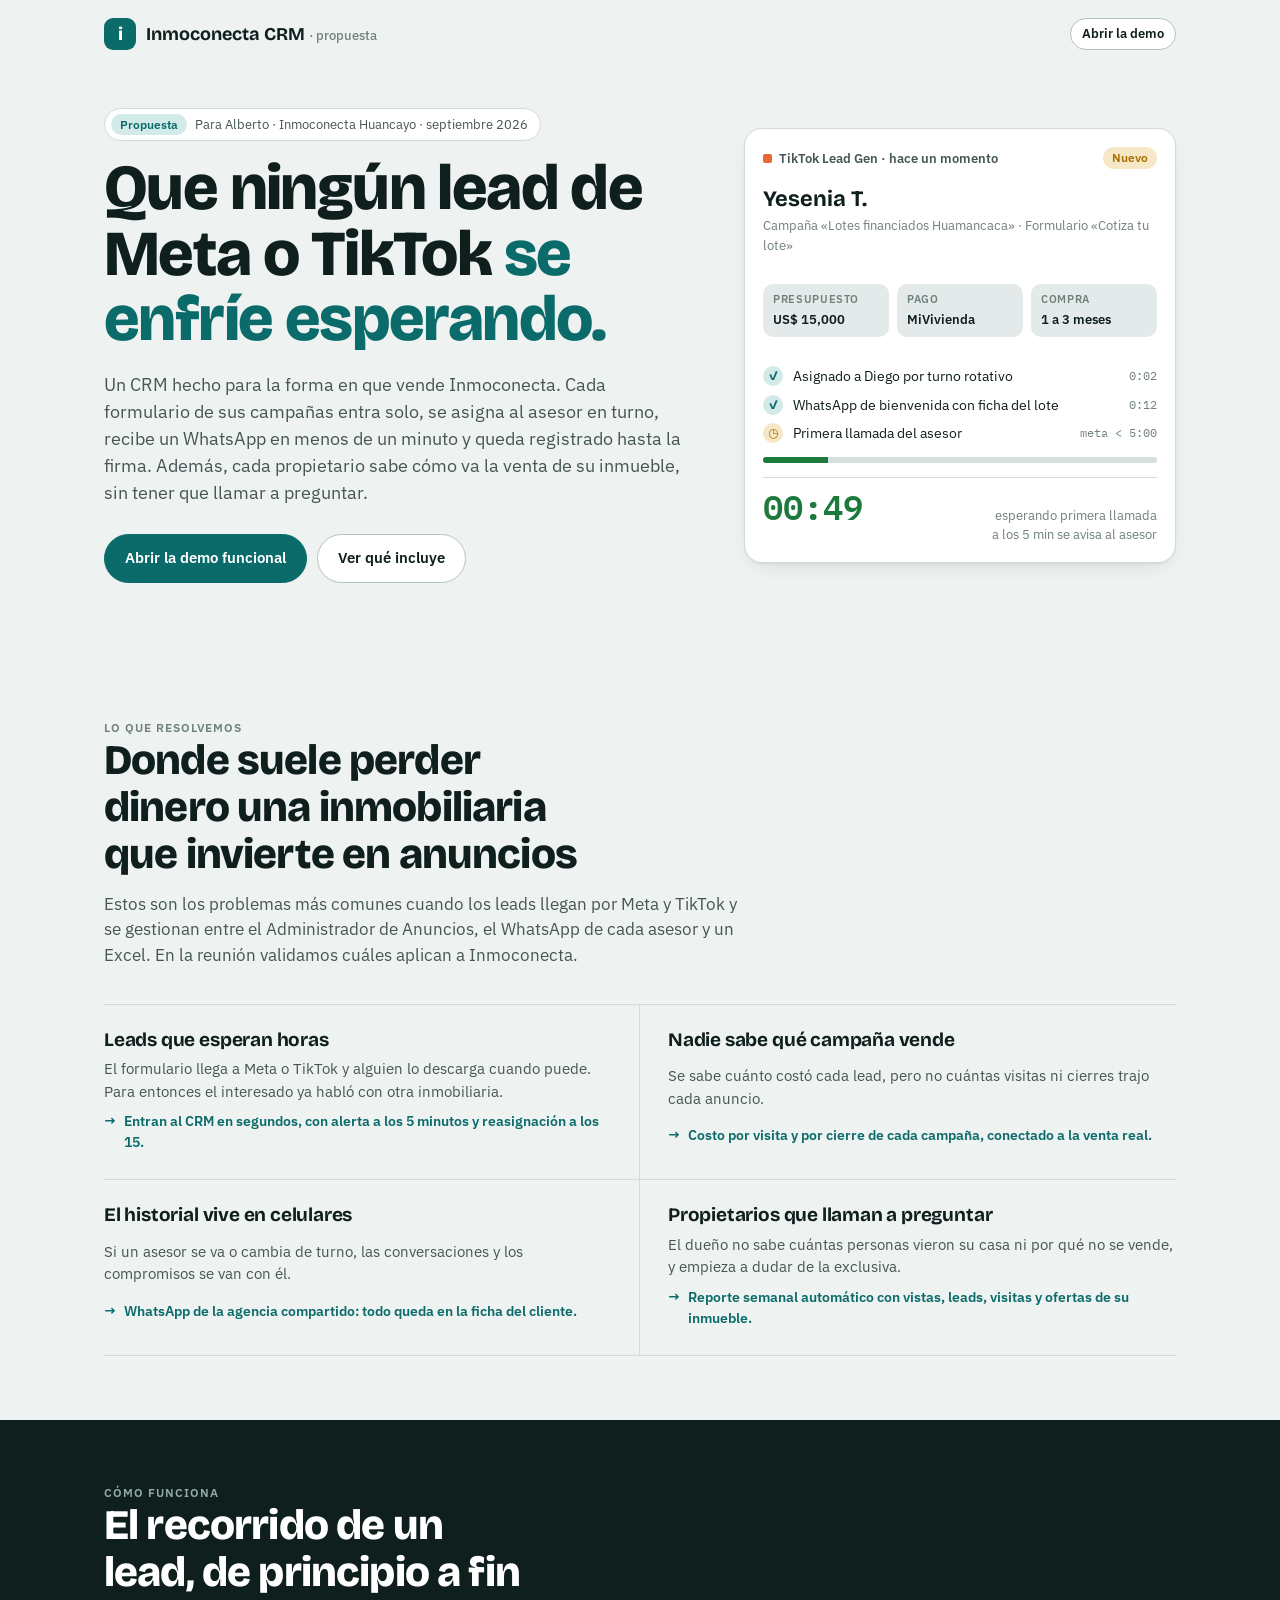
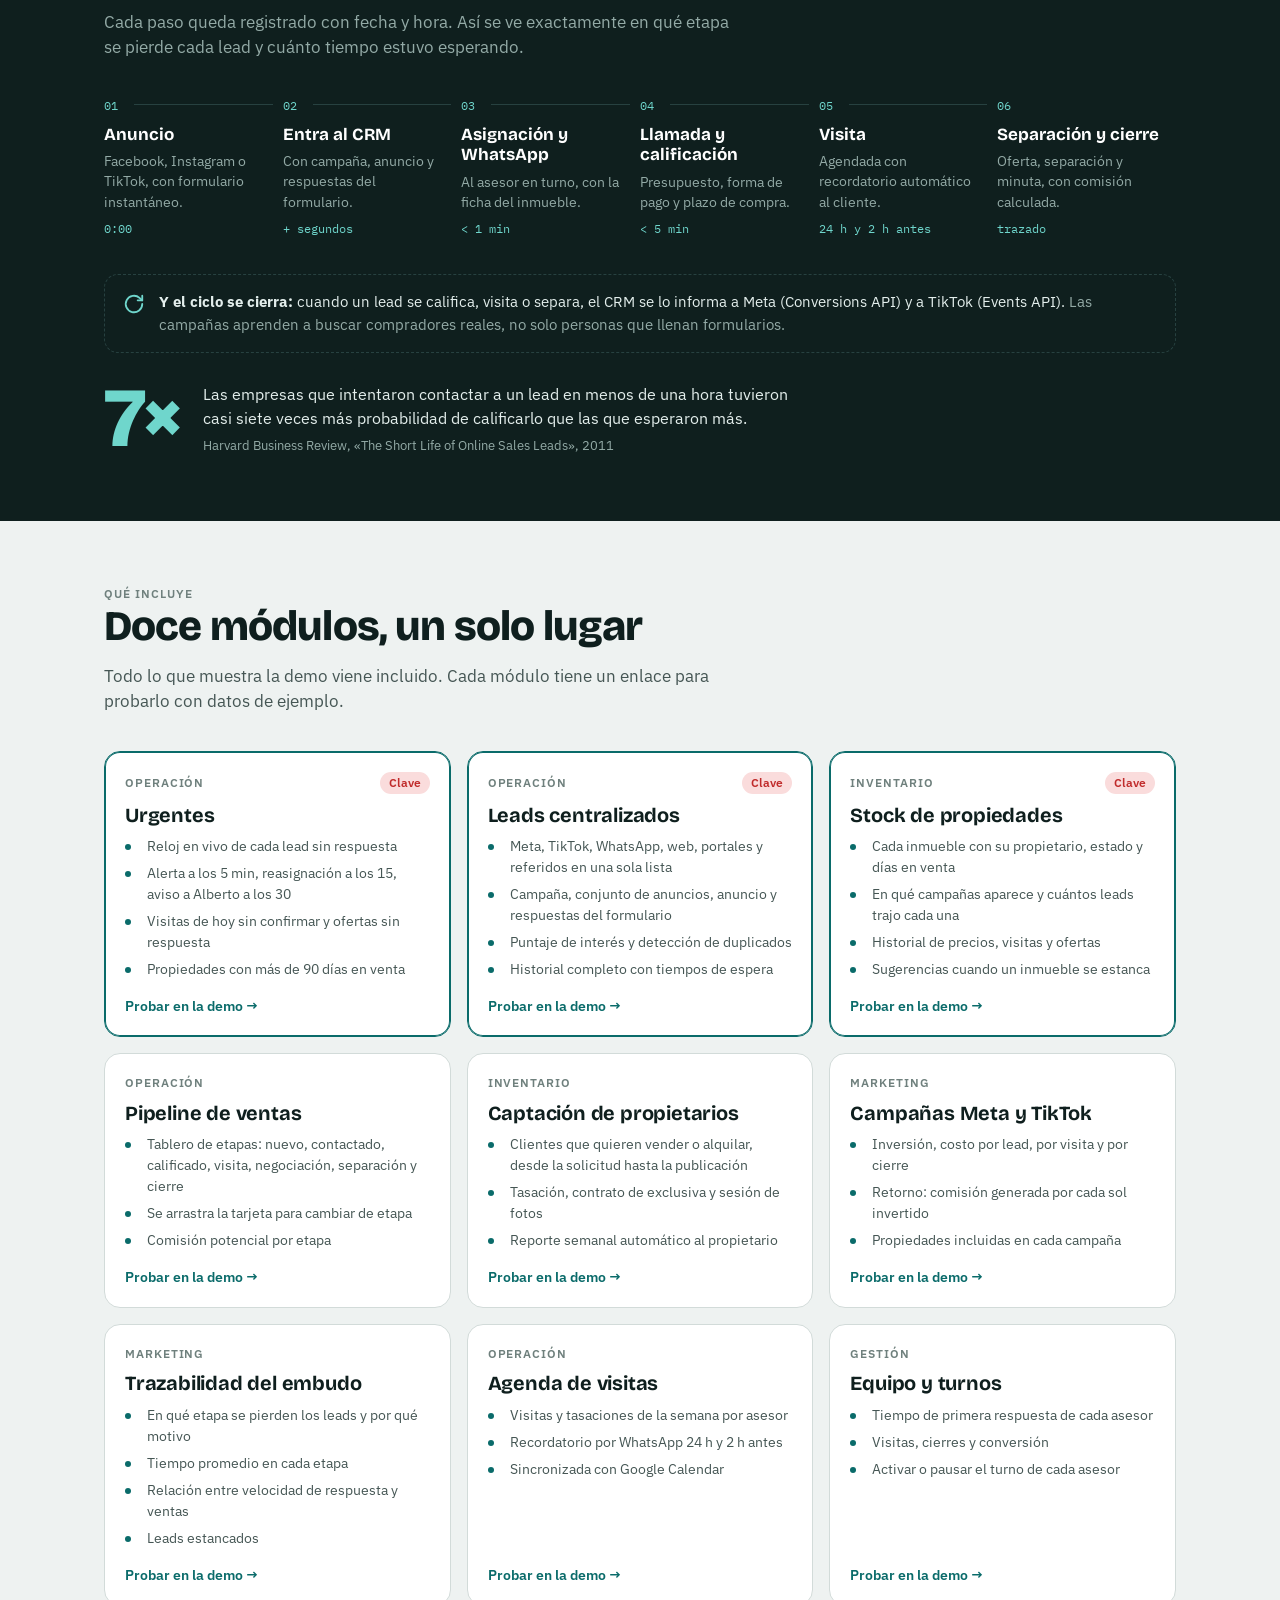
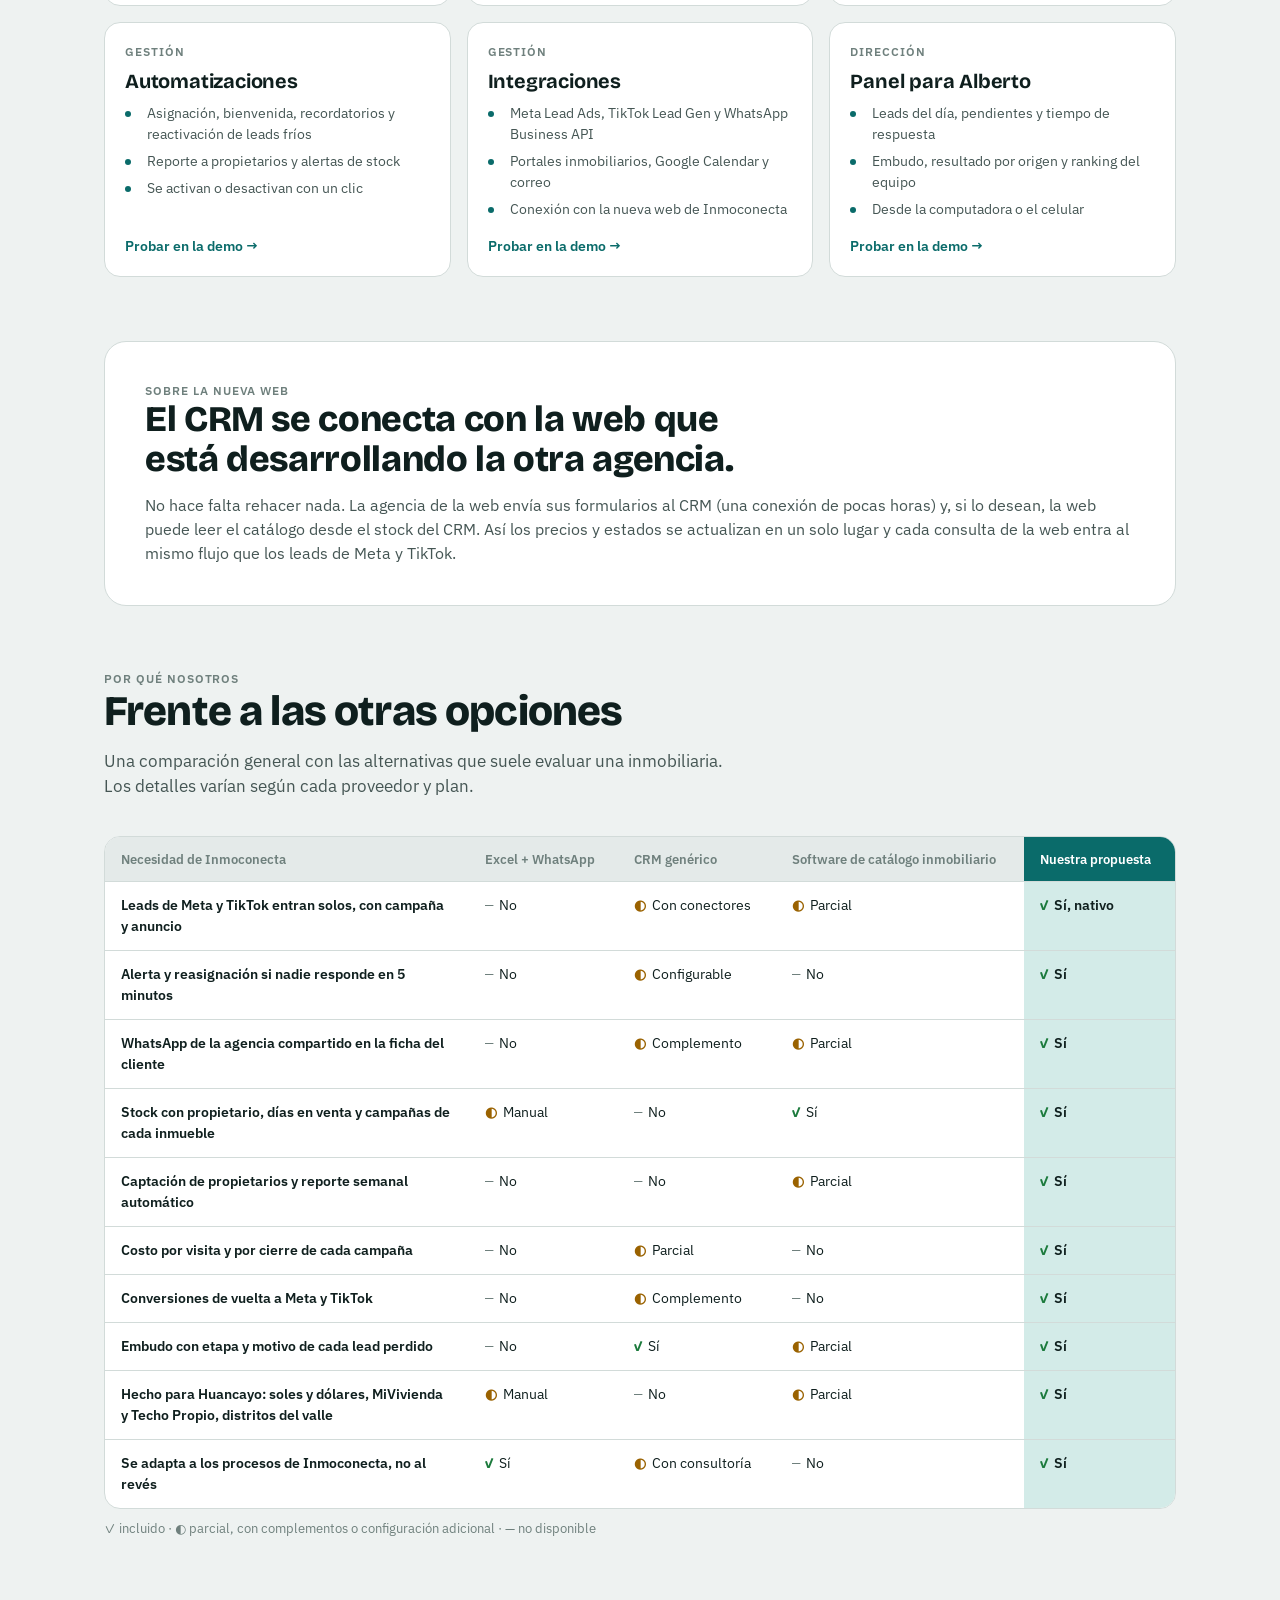
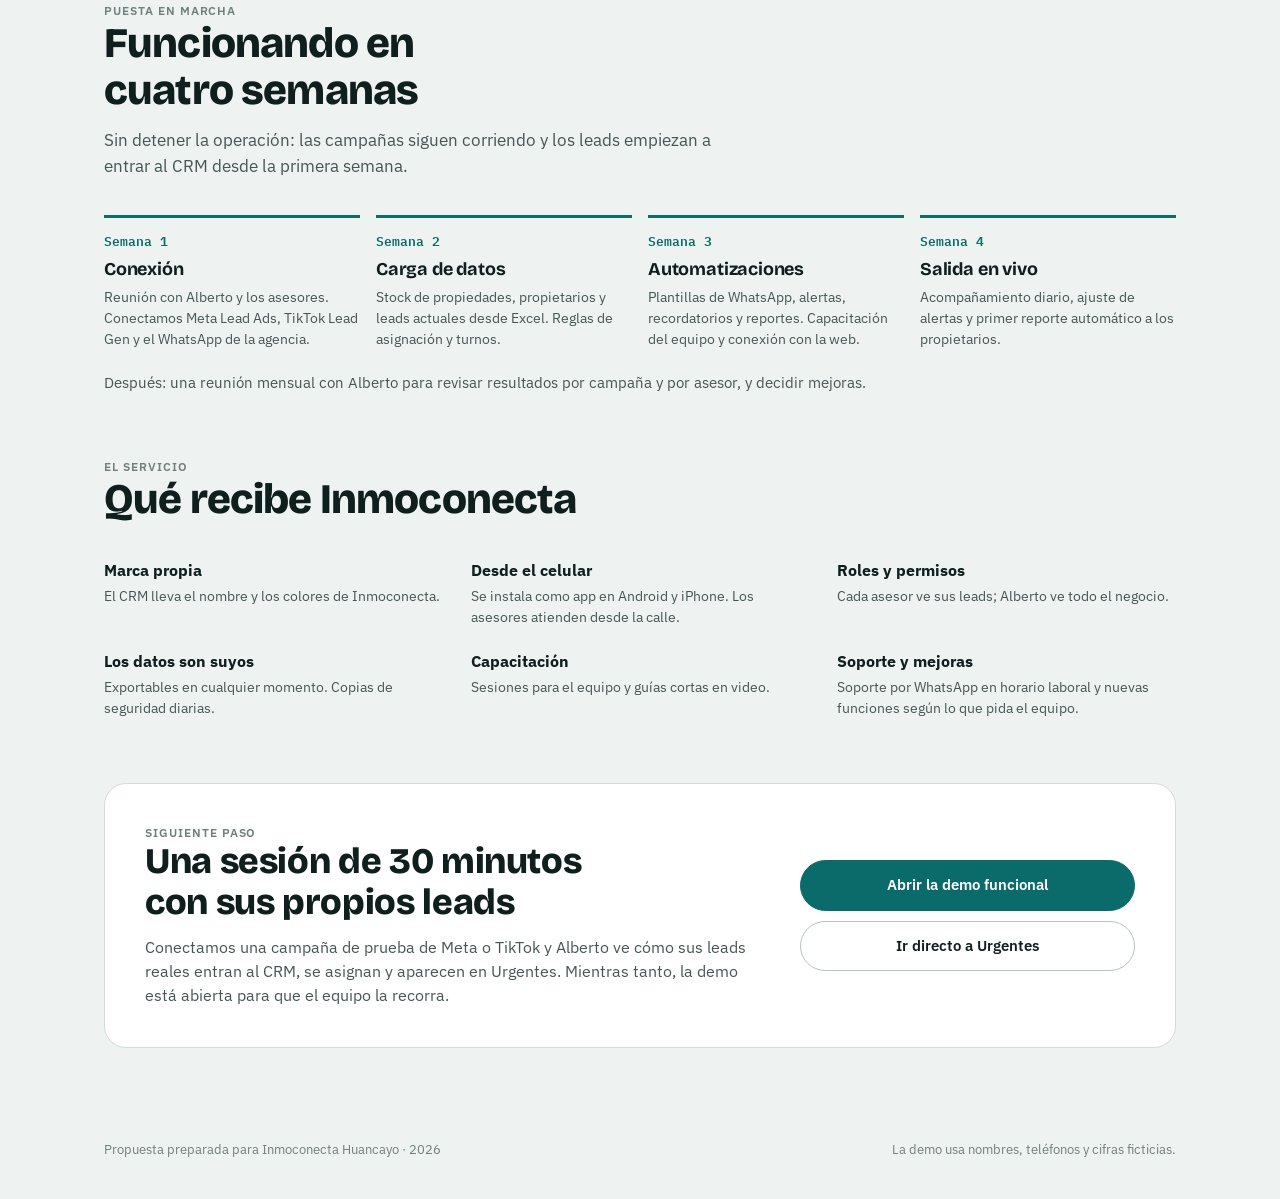
==== site/index.html @ 9db03228 "Propuesta y demo funcional del CRM para Inmoconecta Huancayo - Página de propuesta para Alberto: dia" ====
<!doctype html>
<html lang="es">
<head>
<meta charset="utf-8">
<meta name="viewport" content="width=device-width, initial-scale=1, viewport-fit=cover">
<title>Propuesta CRM Inmoconecta</title>
<meta name="description" content="Propuesta de CRM inmobiliario para Inmoconecta Huancayo: leads de Meta y TikTok centralizados, urgentes, stock de propiedades, captación y trazabilidad del embudo.">
<link rel="preconnect" href="https://fonts.googleapis.com">
<link rel="preconnect" href="https://fonts.gstatic.com" crossorigin>
<link rel="stylesheet" href="https://fonts.googleapis.com/css2?family=Bricolage+Grotesque:opsz,wght@12..96,500;12..96,700;12..96,800&family=IBM+Plex+Mono:wght@400;500;600&family=IBM+Plex+Sans:wght@400;500;600;700&display=swap">
<link rel="stylesheet" href="assets/base.css">
<style>
  /* Layout: columna de lectura de 1120px; una sola banda oscura (el recorrido del lead) como momento fuerte. */
  :root { --band: #0f1f1e; --band-ink: #e3eeec; --band-muted: #93aaa6; --band-line: #274140; --band-accent: #6fd6cc; }
  @media (prefers-color-scheme: dark) { :root:not([data-theme="light"]) { --band: #071010; --band-line: #1d3130; } }
  :root[data-theme="dark"] { --band: #071010; --band-line: #1d3130; }

  .wrap { max-width: 1120px; margin: 0 auto; padding-inline: 24px; }
  header.bar { padding-block: 18px; }
  header.bar .wrap { display: flex; align-items: center; gap: 14px; justify-content: space-between; flex-wrap: wrap; }
  .logo { display: flex; align-items: center; gap: 10px; font-family: var(--font-display); font-weight: 700; font-size: 18px; }
  .logo span.mark { width: 32px; height: 32px; border-radius: 9px; background: var(--accent); color: var(--accent-ink); display: grid; place-items: center; font-weight: 800; }
  .logo small { font-family: var(--font-body); font-weight: 500; color: var(--muted); font-size: 13px; }

  section { padding-block: 64px; }
  .hero { padding-block: 40px 72px; }
  .hero .wrap { display: grid; grid-template-columns: minmax(0, 1.15fr) minmax(0, .85fr); gap: 56px; align-items: center; }
  .hero h1 { font-size: clamp(36px, 5.4vw, 64px); font-weight: 800; letter-spacing: -0.025em; line-height: 1.02; margin-top: 14px; }
  .hero h1 em { font-style: normal; color: var(--accent); }
  .hero p.lead { font-size: 18px; color: var(--ink-2); margin-top: 20px; max-width: 58ch; }
  .hero .ctas { display: flex; gap: 10px; margin-top: 28px; flex-wrap: wrap; }
  .hero .btn { padding: 12px 20px; font-size: 15px; }
  .for { display: inline-flex; gap: 8px; align-items: center; font-size: 13px; color: var(--ink-2); background: var(--surface); border: 1px solid var(--line); border-radius: 999px; padding: 5px 12px 5px 6px; }
  .for .pill { font-size: 11.5px; }

  /* Tarjeta de lead en vivo */
  .livecard { background: var(--surface); border: 1px solid var(--line); border-radius: 18px; box-shadow: var(--shadow); padding: 18px; display: flex; flex-direction: column; gap: 14px; }
  .lc-top { display: flex; justify-content: space-between; align-items: center; gap: 10px; }
  .lc-src { display: inline-flex; gap: 7px; align-items: center; font-size: 12.5px; font-weight: 600; color: var(--ink-2); }
  .lc-src i { width: 9px; height: 9px; border-radius: 2px; background: var(--series-2); }
  .lc-name { font-family: var(--font-display); font-size: 22px; font-weight: 700; }
  .lc-sub { font-size: 13px; color: var(--muted); }
  .lc-answers { display: grid; grid-template-columns: repeat(3, minmax(0, 1fr)); gap: 8px; }
  .lc-answers div { background: var(--surface-2); border-radius: 10px; padding: 8px 10px; min-width: 0; }
  .lc-answers dt { font-size: 10.5px; text-transform: uppercase; letter-spacing: .06em; color: var(--muted); font-weight: 600; }
  .lc-answers dd { margin: 2px 0 0; font-size: 13px; font-weight: 600; }
  .lc-steps { list-style: none; padding: 0; margin: 0; display: flex; flex-direction: column; gap: 8px; font-size: 13.5px; }
  .lc-steps li { display: grid; grid-template-columns: 20px minmax(0, 1fr) auto; gap: 10px; align-items: center; }
  .lc-steps .st { width: 20px; height: 20px; border-radius: 50%; display: grid; place-items: center; background: var(--accent-soft); color: var(--accent); font-size: 12px; font-weight: 700; }
  .lc-steps .st.wait { background: var(--gold-soft); color: var(--gold); }
  .lc-steps .t { font-family: var(--font-mono); font-size: 12px; color: var(--muted); }
  .clock { display: flex; align-items: baseline; justify-content: space-between; gap: 12px; border-top: 1px solid var(--line); padding-top: 12px; }
  .clock b { font-family: var(--font-mono); font-size: 34px; font-weight: 600; font-variant-numeric: tabular-nums; color: var(--ok); line-height: 1; }
  .clock b.warn { color: var(--warn); }
  .clock span { font-size: 12.5px; color: var(--muted); text-align: right; }
  .meter { height: 6px; border-radius: 3px; background: var(--surface-3); overflow: hidden; }
  .meter span { display: block; height: 100%; background: var(--ok); width: 0; transition: width 1s linear; }
  .meter span.warn { background: var(--warn); }

  h2.sec { font-size: clamp(28px, 3.6vw, 42px); font-weight: 800; letter-spacing: -0.02em; max-width: 22ch; }
  p.intro { font-size: 17px; color: var(--ink-2); max-width: 64ch; margin-top: 14px; }
  .sec-head { margin-bottom: 36px; }

  /* Diagnóstico */
  .pains { display: grid; grid-template-columns: repeat(2, minmax(0, 1fr)); gap: 0; border-top: 1px solid var(--line); }
  .pain { padding: 24px 28px 26px 0; border-bottom: 1px solid var(--line); display: grid; grid-template-columns: minmax(0, 1fr); gap: 8px; }
  .pain:nth-child(odd) { border-right: 1px solid var(--line); }
  .pain:nth-child(even) { padding-left: 28px; padding-right: 0; }
  .pain h3 { font-size: 19px; font-weight: 700; }
  .pain p { color: var(--ink-2); font-size: 15px; }
  .pain .fix { font-size: 14px; color: var(--accent); font-weight: 600; display: flex; gap: 8px; }
  .pain .fix::before { content: "→"; }

  /* Banda del recorrido */
  .band { background: var(--band); color: var(--band-ink); }
  .band h2.sec { color: #fff; }
  .band p.intro { color: var(--band-muted); }
  .flow { list-style: none; margin: 0; padding: 0; display: grid; grid-template-columns: repeat(6, minmax(0, 1fr)); gap: 0; counter-reset: s; }
  .flow li { position: relative; padding: 0 16px 0 0; counter-increment: s; }
  .flow li::before { content: counter(s, decimal-leading-zero); font-family: var(--font-mono); font-size: 12px; color: var(--band-accent); display: block; margin-bottom: 10px; }
  .flow li::after { content: ""; position: absolute; top: 7px; left: 30px; right: 10px; height: 1px; background: var(--band-line); }
  .flow li:last-child::after { display: none; }
  .flow b { display: block; font-family: var(--font-display); font-size: 17px; color: #fff; margin-bottom: 6px; line-height: 1.2; }
  .flow span { font-size: 13.5px; color: var(--band-muted); display: block; }
  .flow .time { font-family: var(--font-mono); font-size: 12px; color: var(--band-accent); margin-top: 8px; }
  .loop { margin-top: 36px; border: 1px dashed var(--band-line); border-radius: 14px; padding: 16px 18px; display: flex; gap: 14px; align-items: flex-start; }
  .loop svg { width: 22px; height: 22px; color: var(--band-accent); flex: none; margin-top: 2px; }
  .loop p { font-size: 15px; color: var(--band-ink); }
  .loop p span { color: var(--band-muted); }
  .quote { margin-top: 28px; display: grid; grid-template-columns: auto minmax(0, 1fr); gap: 20px; align-items: center; }
  .quote .big { font-family: var(--font-display); font-weight: 800; font-size: clamp(48px, 7vw, 84px); color: var(--band-accent); line-height: .9; }
  .quote p { font-size: 16px; color: var(--band-ink); max-width: 60ch; }
  .quote cite { display: block; font-style: normal; font-size: 12.5px; color: var(--band-muted); margin-top: 6px; }

  /* Módulos */
  .mods { display: grid; grid-template-columns: repeat(3, minmax(0, 1fr)); gap: 16px; }
  .mod { background: var(--surface); border: 1px solid var(--line); border-radius: 16px; padding: 20px; display: flex; flex-direction: column; gap: 10px; min-width: 0; }
  .mod.key { border-color: var(--accent); box-shadow: inset 0 0 0 1px var(--accent); }
  .mod .top { display: flex; justify-content: space-between; align-items: center; gap: 8px; }
  .mod .grp { font-size: 11.5px; letter-spacing: .08em; text-transform: uppercase; color: var(--muted); font-weight: 600; }
  .mod h3 { font-size: 20px; }
  .mod ul { margin: 0; padding: 0; list-style: none; display: flex; flex-direction: column; gap: 6px; font-size: 14px; color: var(--ink-2); }
  .mod li { display: grid; grid-template-columns: 14px minmax(0, 1fr); gap: 8px; }
  .mod li::before { content: ""; width: 6px; height: 6px; border-radius: 50%; background: var(--accent); margin-top: 8px; }
  .mod a.try { margin-top: auto; font-size: 13.5px; font-weight: 600; text-decoration: none; padding-top: 6px; }
  .mod a.try:hover { text-decoration: underline; }

  /* Comparativa */
  .cmp-wrap { overflow-x: auto; border: 1px solid var(--line); border-radius: 16px; background: var(--surface); }
  table.cmp { width: 100%; border-collapse: collapse; font-size: 14px; min-width: 760px; }
  .cmp th, .cmp td { padding: 13px 16px; border-bottom: 1px solid var(--line); text-align: left; vertical-align: top; }
  .cmp thead th { font-size: 12.5px; color: var(--muted); font-weight: 600; background: var(--surface-2); }
  .cmp thead th.us { background: var(--accent); color: var(--accent-ink); }
  .cmp td.us { background: var(--accent-soft); font-weight: 600; }
  .cmp tbody tr:last-child td { border-bottom: 0; }
  .cmp td:first-child { font-weight: 600; width: 34%; }
  .mk { display: inline-flex; align-items: center; gap: 6px; white-space: nowrap; }
  .mk::before { font-family: var(--font-mono); font-weight: 700; }
  .mk.y::before { content: "✓"; color: var(--ok); }
  .mk.p::before { content: "◐"; color: var(--warn); }
  .mk.n::before { content: "—"; color: var(--muted); }
  .cmp-note { font-size: 12.5px; color: var(--muted); margin-top: 10px; }

  /* Implementación */
  .plan { display: grid; grid-template-columns: repeat(4, minmax(0, 1fr)); gap: 16px; }
  .wk { border-top: 3px solid var(--accent); padding-top: 14px; display: flex; flex-direction: column; gap: 8px; }
  .wk .n { font-family: var(--font-mono); font-size: 12.5px; color: var(--accent); font-weight: 600; }
  .wk h3 { font-size: 18px; }
  .wk p { font-size: 14px; color: var(--ink-2); }
  .after { margin-top: 22px; font-size: 14.5px; color: var(--ink-2); }

  .incl { display: grid; grid-template-columns: repeat(3, minmax(0, 1fr)); gap: 22px 28px; }
  .incl div { display: flex; flex-direction: column; gap: 4px; }
  .incl b { font-size: 15.5px; }
  .incl span { font-size: 14px; color: var(--ink-2); }

  .next { background: var(--surface); border: 1px solid var(--line); border-radius: 22px; padding: 40px; display: grid; grid-template-columns: minmax(0, 1.3fr) minmax(0, .7fr); gap: 32px; align-items: center; }
  .next h2 { font-size: clamp(26px, 3.2vw, 36px); font-weight: 800; }
  .next p { color: var(--ink-2); margin-top: 12px; font-size: 16px; }
  .next .ctas { display: flex; flex-direction: column; gap: 10px; }
  .next .btn { padding: 13px 20px; font-size: 15px; }
  footer { padding-block: 28px 40px; color: var(--muted); font-size: 13px; }
  footer .wrap { display: flex; justify-content: space-between; gap: 12px; flex-wrap: wrap; }

  @media (max-width: 960px) {
    .hero .wrap { grid-template-columns: minmax(0, 1fr); gap: 36px; }
    .flow { grid-template-columns: repeat(2, minmax(0, 1fr)); gap: 28px 20px; }
    .flow li::after { display: none; }
    .mods { grid-template-columns: repeat(2, minmax(0, 1fr)); }
    .plan { grid-template-columns: repeat(2, minmax(0, 1fr)); gap: 28px 16px; }
    .incl { grid-template-columns: repeat(2, minmax(0, 1fr)); }
    .next { grid-template-columns: minmax(0, 1fr); padding: 28px; }
  }
  @media (max-width: 640px) {
    .wrap { padding-inline: 16px; }
    section { padding-block: 48px; }
    .hero { padding-block: 16px 48px; }
    .hero p.lead { font-size: 16.5px; }
    .pains { grid-template-columns: minmax(0, 1fr); }
    .pain, .pain:nth-child(even) { padding: 20px 0; border-right: 0; }
    .pain:nth-child(odd) { border-right: 0; }
    .mods, .plan, .incl { grid-template-columns: minmax(0, 1fr); }
    .lc-answers { grid-template-columns: repeat(2, minmax(0, 1fr)); }
    .quote { grid-template-columns: minmax(0, 1fr); gap: 8px; }
    .next { padding: 22px; }
  }
</style>
</head>
<body>

<header class="bar">
  <div class="wrap">
    <div class="logo"><span class="mark">i</span><span>Inmoconecta CRM <small>· propuesta</small></span></div>
    <a class="btn sm" href="demo.html">Abrir la demo</a>
  </div>
</header>

<section class="hero">
  <div class="wrap">
    <div>
      <span class="for"><span class="pill accent">Propuesta</span>Para Alberto · Inmoconecta Huancayo · septiembre 2026</span>
      <h1>Que ningún lead de Meta o TikTok <em>se enfríe esperando.</em></h1>
      <p class="lead">Un CRM hecho para la forma en que vende Inmoconecta. Cada formulario de sus campañas entra solo, se asigna al asesor en turno, recibe un WhatsApp en menos de un minuto y queda registrado hasta la firma. Además, cada propietario sabe cómo va la venta de su inmueble, sin tener que llamar a preguntar.</p>
      <div class="ctas">
        <a class="btn primary" href="demo.html">Abrir la demo funcional</a>
        <a class="btn" href="#modulos">Ver qué incluye</a>
      </div>
    </div>

    <div class="livecard" aria-label="Ejemplo: así se ve un lead recién llegado">
      <div class="lc-top">
        <span class="lc-src"><i></i>TikTok Lead Gen · hace un momento</span>
        <span class="pill gold">Nuevo</span>
      </div>
      <div>
        <div class="lc-name">Yesenia T.</div>
        <div class="lc-sub">Campaña «Lotes financiados Huamancaca» · Formulario «Cotiza tu lote»</div>
      </div>
      <dl class="lc-answers">
        <div><dt>Presupuesto</dt><dd>US$ 15,000</dd></div>
        <div><dt>Pago</dt><dd>MiVivienda</dd></div>
        <div><dt>Compra</dt><dd>1 a 3 meses</dd></div>
      </dl>
      <ol class="lc-steps">
        <li><span class="st">✓</span><span>Asignado a Diego por turno rotativo</span><span class="t">0:02</span></li>
        <li><span class="st">✓</span><span>WhatsApp de bienvenida con ficha del lote</span><span class="t">0:12</span></li>
        <li><span class="st wait">◷</span><span>Primera llamada del asesor</span><span class="t">meta &lt; 5:00</span></li>
      </ol>
      <div class="meter" aria-hidden="true"><span id="meter"></span></div>
      <div class="clock"><b id="clock">00:00</b><span id="clock-note">esperando primera llamada<br>a los 5 min se avisa al asesor</span></div>
    </div>
  </div>
</section>

<section id="diagnostico">
  <div class="wrap">
    <div class="sec-head">
      <div class="eyebrow">Lo que resolvemos</div>
      <h2 class="sec">Donde suele perder dinero una inmobiliaria que invierte en anuncios</h2>
      <p class="intro">Estos son los problemas más comunes cuando los leads llegan por Meta y TikTok y se gestionan entre el Administrador de Anuncios, el WhatsApp de cada asesor y un Excel. En la reunión validamos cuáles aplican a Inmoconecta.</p>
    </div>
    <div class="pains">
      <div class="pain"><h3>Leads que esperan horas</h3><p>El formulario llega a Meta o TikTok y alguien lo descarga cuando puede. Para entonces el interesado ya habló con otra inmobiliaria.</p><span class="fix">Entran al CRM en segundos, con alerta a los 5 minutos y reasignación a los 15.</span></div>
      <div class="pain"><h3>Nadie sabe qué campaña vende</h3><p>Se sabe cuánto costó cada lead, pero no cuántas visitas ni cierres trajo cada anuncio.</p><span class="fix">Costo por visita y por cierre de cada campaña, conectado a la venta real.</span></div>
      <div class="pain"><h3>El historial vive en celulares</h3><p>Si un asesor se va o cambia de turno, las conversaciones y los compromisos se van con él.</p><span class="fix">WhatsApp de la agencia compartido: todo queda en la ficha del cliente.</span></div>
      <div class="pain"><h3>Propietarios que llaman a preguntar</h3><p>El dueño no sabe cuántas personas vieron su casa ni por qué no se vende, y empieza a dudar de la exclusiva.</p><span class="fix">Reporte semanal automático con vistas, leads, visitas y ofertas de su inmueble.</span></div>
    </div>
  </div>
</section>

<section class="band" id="recorrido">
  <div class="wrap">
    <div class="sec-head">
      <div class="eyebrow" style="color:var(--band-muted)">Cómo funciona</div>
      <h2 class="sec">El recorrido de un lead, de principio a fin</h2>
      <p class="intro">Cada paso queda registrado con fecha y hora. Así se ve exactamente en qué etapa se pierde cada lead y cuánto tiempo estuvo esperando.</p>
    </div>
    <ol class="flow">
      <li><b>Anuncio</b><span>Facebook, Instagram o TikTok, con formulario instantáneo.</span><span class="time">0:00</span></li>
      <li><b>Entra al CRM</b><span>Con campaña, anuncio y respuestas del formulario.</span><span class="time">+ segundos</span></li>
      <li><b>Asignación y WhatsApp</b><span>Al asesor en turno, con la ficha del inmueble.</span><span class="time">&lt; 1 min</span></li>
      <li><b>Llamada y calificación</b><span>Presupuesto, forma de pago y plazo de compra.</span><span class="time">&lt; 5 min</span></li>
      <li><b>Visita</b><span>Agendada con recordatorio automático al cliente.</span><span class="time">24 h y 2 h antes</span></li>
      <li><b>Separación y cierre</b><span>Oferta, separación y minuta, con comisión calculada.</span><span class="time">trazado</span></li>
    </ol>
    <div class="loop">
      <svg viewBox="0 0 24 24" fill="none" stroke="currentColor" stroke-width="2" stroke-linecap="round" stroke-linejoin="round" aria-hidden="true"><path d="M21 12a9 9 0 1 1-3-6.7L21 8"/><path d="M21 3v5h-5"/></svg>
      <p><b>Y el ciclo se cierra:</b> cuando un lead se califica, visita o separa, el CRM se lo informa a Meta (Conversions API) y a TikTok (Events API). <span>Las campañas aprenden a buscar compradores reales, no solo personas que llenan formularios.</span></p>
    </div>
    <div class="quote">
      <div class="big">7×</div>
      <p>Las empresas que intentaron contactar a un lead en menos de una hora tuvieron casi siete veces más probabilidad de calificarlo que las que esperaron más.<cite>Harvard Business Review, «The Short Life of Online Sales Leads», 2011</cite></p>
    </div>
  </div>
</section>

<section id="modulos">
  <div class="wrap">
    <div class="sec-head">
      <div class="eyebrow">Qué incluye</div>
      <h2 class="sec">Doce módulos, un solo lugar</h2>
      <p class="intro">Todo lo que muestra la demo viene incluido. Cada módulo tiene un enlace para probarlo con datos de ejemplo.</p>
    </div>
    <div class="mods">
      <article class="mod key"><div class="top"><span class="grp">Operación</span><span class="pill crit">Clave</span></div><h3>Urgentes</h3><ul><li>Reloj en vivo de cada lead sin respuesta</li><li>Alerta a los 5 min, reasignación a los 15, aviso a Alberto a los 30</li><li>Visitas de hoy sin confirmar y ofertas sin respuesta</li><li>Propiedades con más de 90 días en venta</li></ul><a class="try" href="demo.html#urgentes">Probar en la demo →</a></article>
      <article class="mod key"><div class="top"><span class="grp">Operación</span><span class="pill crit">Clave</span></div><h3>Leads centralizados</h3><ul><li>Meta, TikTok, WhatsApp, web, portales y referidos en una sola lista</li><li>Campaña, conjunto de anuncios, anuncio y respuestas del formulario</li><li>Puntaje de interés y detección de duplicados</li><li>Historial completo con tiempos de espera</li></ul><a class="try" href="demo.html#leads">Probar en la demo →</a></article>
      <article class="mod key"><div class="top"><span class="grp">Inventario</span><span class="pill crit">Clave</span></div><h3>Stock de propiedades</h3><ul><li>Cada inmueble con su propietario, estado y días en venta</li><li>En qué campañas aparece y cuántos leads trajo cada una</li><li>Historial de precios, visitas y ofertas</li><li>Sugerencias cuando un inmueble se estanca</li></ul><a class="try" href="demo.html#propiedades">Probar en la demo →</a></article>
      <article class="mod"><div class="top"><span class="grp">Operación</span></div><h3>Pipeline de ventas</h3><ul><li>Tablero de etapas: nuevo, contactado, calificado, visita, negociación, separación y cierre</li><li>Se arrastra la tarjeta para cambiar de etapa</li><li>Comisión potencial por etapa</li></ul><a class="try" href="demo.html#pipeline">Probar en la demo →</a></article>
      <article class="mod"><div class="top"><span class="grp">Inventario</span></div><h3>Captación de propietarios</h3><ul><li>Clientes que quieren vender o alquilar, desde la solicitud hasta la publicación</li><li>Tasación, contrato de exclusiva y sesión de fotos</li><li>Reporte semanal automático al propietario</li></ul><a class="try" href="demo.html#captacion">Probar en la demo →</a></article>
      <article class="mod"><div class="top"><span class="grp">Marketing</span></div><h3>Campañas Meta y TikTok</h3><ul><li>Inversión, costo por lead, por visita y por cierre</li><li>Retorno: comisión generada por cada sol invertido</li><li>Propiedades incluidas en cada campaña</li></ul><a class="try" href="demo.html#campanas">Probar en la demo →</a></article>
      <article class="mod"><div class="top"><span class="grp">Marketing</span></div><h3>Trazabilidad del embudo</h3><ul><li>En qué etapa se pierden los leads y por qué motivo</li><li>Tiempo promedio en cada etapa</li><li>Relación entre velocidad de respuesta y ventas</li><li>Leads estancados</li></ul><a class="try" href="demo.html#trazabilidad">Probar en la demo →</a></article>
      <article class="mod"><div class="top"><span class="grp">Operación</span></div><h3>Agenda de visitas</h3><ul><li>Visitas y tasaciones de la semana por asesor</li><li>Recordatorio por WhatsApp 24 h y 2 h antes</li><li>Sincronizada con Google Calendar</li></ul><a class="try" href="demo.html#agenda">Probar en la demo →</a></article>
      <article class="mod"><div class="top"><span class="grp">Gestión</span></div><h3>Equipo y turnos</h3><ul><li>Tiempo de primera respuesta de cada asesor</li><li>Visitas, cierres y conversión</li><li>Activar o pausar el turno de cada asesor</li></ul><a class="try" href="demo.html#equipo">Probar en la demo →</a></article>
      <article class="mod"><div class="top"><span class="grp">Gestión</span></div><h3>Automatizaciones</h3><ul><li>Asignación, bienvenida, recordatorios y reactivación de leads fríos</li><li>Reporte a propietarios y alertas de stock</li><li>Se activan o desactivan con un clic</li></ul><a class="try" href="demo.html#automatizaciones">Probar en la demo →</a></article>
      <article class="mod"><div class="top"><span class="grp">Gestión</span></div><h3>Integraciones</h3><ul><li>Meta Lead Ads, TikTok Lead Gen y WhatsApp Business API</li><li>Portales inmobiliarios, Google Calendar y correo</li><li>Conexión con la nueva web de Inmoconecta</li></ul><a class="try" href="demo.html#integraciones">Probar en la demo →</a></article>
      <article class="mod"><div class="top"><span class="grp">Dirección</span></div><h3>Panel para Alberto</h3><ul><li>Leads del día, pendientes y tiempo de respuesta</li><li>Embudo, resultado por origen y ranking del equipo</li><li>Desde la computadora o el celular</li></ul><a class="try" href="demo.html#panel">Probar en la demo →</a></article>
    </div>
  </div>
</section>

<section id="web" style="padding-top:0">
  <div class="wrap">
    <div class="next" style="grid-template-columns:minmax(0,1fr)">
      <div>
        <div class="eyebrow">Sobre la nueva web</div>
        <h2>El CRM se conecta con la web que está desarrollando la otra agencia.</h2>
        <p>No hace falta rehacer nada. La agencia de la web envía sus formularios al CRM (una conexión de pocas horas) y, si lo desean, la web puede leer el catálogo desde el stock del CRM. Así los precios y estados se actualizan en un solo lugar y cada consulta de la web entra al mismo flujo que los leads de Meta y TikTok.</p>
      </div>
    </div>
  </div>
</section>

<section id="comparativa" style="padding-top:0">
  <div class="wrap">
    <div class="sec-head">
      <div class="eyebrow">Por qué nosotros</div>
      <h2 class="sec">Frente a las otras opciones</h2>
      <p class="intro">Una comparación general con las alternativas que suele evaluar una inmobiliaria. Los detalles varían según cada proveedor y plan.</p>
    </div>
    <div class="cmp-wrap">
      <table class="cmp">
        <thead><tr><th>Necesidad de Inmoconecta</th><th>Excel + WhatsApp</th><th>CRM genérico</th><th>Software de catálogo inmobiliario</th><th class="us">Nuestra propuesta</th></tr></thead>
        <tbody>
          <tr><td>Leads de Meta y TikTok entran solos, con campaña y anuncio</td><td><span class="mk n">No</span></td><td><span class="mk p">Con conectores</span></td><td><span class="mk p">Parcial</span></td><td class="us"><span class="mk y">Sí, nativo</span></td></tr>
          <tr><td>Alerta y reasignación si nadie responde en 5 minutos</td><td><span class="mk n">No</span></td><td><span class="mk p">Configurable</span></td><td><span class="mk n">No</span></td><td class="us"><span class="mk y">Sí</span></td></tr>
          <tr><td>WhatsApp de la agencia compartido en la ficha del cliente</td><td><span class="mk n">No</span></td><td><span class="mk p">Complemento</span></td><td><span class="mk p">Parcial</span></td><td class="us"><span class="mk y">Sí</span></td></tr>
          <tr><td>Stock con propietario, días en venta y campañas de cada inmueble</td><td><span class="mk p">Manual</span></td><td><span class="mk n">No</span></td><td><span class="mk y">Sí</span></td><td class="us"><span class="mk y">Sí</span></td></tr>
          <tr><td>Captación de propietarios y reporte semanal automático</td><td><span class="mk n">No</span></td><td><span class="mk n">No</span></td><td><span class="mk p">Parcial</span></td><td class="us"><span class="mk y">Sí</span></td></tr>
          <tr><td>Costo por visita y por cierre de cada campaña</td><td><span class="mk n">No</span></td><td><span class="mk p">Parcial</span></td><td><span class="mk n">No</span></td><td class="us"><span class="mk y">Sí</span></td></tr>
          <tr><td>Conversiones de vuelta a Meta y TikTok</td><td><span class="mk n">No</span></td><td><span class="mk p">Complemento</span></td><td><span class="mk n">No</span></td><td class="us"><span class="mk y">Sí</span></td></tr>
          <tr><td>Embudo con etapa y motivo de cada lead perdido</td><td><span class="mk n">No</span></td><td><span class="mk y">Sí</span></td><td><span class="mk p">Parcial</span></td><td class="us"><span class="mk y">Sí</span></td></tr>
          <tr><td>Hecho para Huancayo: soles y dólares, MiVivienda y Techo Propio, distritos del valle</td><td><span class="mk p">Manual</span></td><td><span class="mk n">No</span></td><td><span class="mk p">Parcial</span></td><td class="us"><span class="mk y">Sí</span></td></tr>
          <tr><td>Se adapta a los procesos de Inmoconecta, no al revés</td><td><span class="mk y">Sí</span></td><td><span class="mk p">Con consultoría</span></td><td><span class="mk n">No</span></td><td class="us"><span class="mk y">Sí</span></td></tr>
        </tbody>
      </table>
    </div>
    <p class="cmp-note">✓ incluido · ◐ parcial, con complementos o configuración adicional · — no disponible</p>
  </div>
</section>

<section id="implementacion" style="padding-top:0">
  <div class="wrap">
    <div class="sec-head">
      <div class="eyebrow">Puesta en marcha</div>
      <h2 class="sec">Funcionando en cuatro semanas</h2>
      <p class="intro">Sin detener la operación: las campañas siguen corriendo y los leads empiezan a entrar al CRM desde la primera semana.</p>
    </div>
    <div class="plan">
      <div class="wk"><span class="n">Semana 1</span><h3>Conexión</h3><p>Reunión con Alberto y los asesores. Conectamos Meta Lead Ads, TikTok Lead Gen y el WhatsApp de la agencia.</p></div>
      <div class="wk"><span class="n">Semana 2</span><h3>Carga de datos</h3><p>Stock de propiedades, propietarios y leads actuales desde Excel. Reglas de asignación y turnos.</p></div>
      <div class="wk"><span class="n">Semana 3</span><h3>Automatizaciones</h3><p>Plantillas de WhatsApp, alertas, recordatorios y reportes. Capacitación del equipo y conexión con la web.</p></div>
      <div class="wk"><span class="n">Semana 4</span><h3>Salida en vivo</h3><p>Acompañamiento diario, ajuste de alertas y primer reporte automático a los propietarios.</p></div>
    </div>
    <p class="after">Después: una reunión mensual con Alberto para revisar resultados por campaña y por asesor, y decidir mejoras.</p>
  </div>
</section>

<section id="incluye" style="padding-top:0">
  <div class="wrap">
    <div class="sec-head">
      <div class="eyebrow">El servicio</div>
      <h2 class="sec">Qué recibe Inmoconecta</h2>
    </div>
    <div class="incl">
      <div><b>Marca propia</b><span>El CRM lleva el nombre y los colores de Inmoconecta.</span></div>
      <div><b>Desde el celular</b><span>Se instala como app en Android y iPhone. Los asesores atienden desde la calle.</span></div>
      <div><b>Roles y permisos</b><span>Cada asesor ve sus leads; Alberto ve todo el negocio.</span></div>
      <div><b>Los datos son suyos</b><span>Exportables en cualquier momento. Copias de seguridad diarias.</span></div>
      <div><b>Capacitación</b><span>Sesiones para el equipo y guías cortas en video.</span></div>
      <div><b>Soporte y mejoras</b><span>Soporte por WhatsApp en horario laboral y nuevas funciones según lo que pida el equipo.</span></div>
    </div>
  </div>
</section>

<section style="padding-top:0">
  <div class="wrap">
    <div class="next">
      <div>
        <div class="eyebrow">Siguiente paso</div>
        <h2>Una sesión de 30 minutos con sus propios leads</h2>
        <p>Conectamos una campaña de prueba de Meta o TikTok y Alberto ve cómo sus leads reales entran al CRM, se asignan y aparecen en Urgentes. Mientras tanto, la demo está abierta para que el equipo la recorra.</p>
      </div>
      <div class="ctas">
        <a class="btn primary" href="demo.html">Abrir la demo funcional</a>
        <a class="btn" href="demo.html#urgentes">Ir directo a Urgentes</a>
      </div>
    </div>
  </div>
</section>

<footer>
  <div class="wrap">
    <span>Propuesta preparada para Inmoconecta Huancayo · 2026</span>
    <span>La demo usa nombres, teléfonos y cifras ficticias.</span>
  </div>
</footer>

<script>
  (function () {
    var clock = document.getElementById('clock');
    var meter = document.getElementById('meter');
    var note = document.getElementById('clock-note');
    var reduce = window.matchMedia && window.matchMedia('(prefers-reduced-motion: reduce)').matches;
    var s = 47;
    function paint() {
      var m = Math.floor(s / 60), r = s % 60;
      clock.textContent = String(m).padStart(2, '0') + ':' + String(r).padStart(2, '0');
      var warn = s >= 300;
      clock.className = warn ? 'warn' : '';
      meter.className = warn ? 'warn' : '';
      meter.style.width = Math.min(100, s / 300 * 100) + '%';
      note.innerHTML = warn ? 'alerta enviada al asesor<br>a los 15 min se reasigna' : 'esperando primera llamada<br>a los 5 min se avisa al asesor';
    }
    paint();
    if (!reduce) setInterval(function () { s = s >= 330 ? 20 : s + 1; paint(); }, 1000);
  })();
</script>
</body>
</html>
---- site/assets/base.css ----
/* Sistema visual compartido: propuesta + demo.
   Concepto: valle del Mantaro — tinta petróleo profunda, acento verde-azulado de laguna andina,
   dorado de ichu para lo que merece atención. Superficies frías, tipografía con carácter en títulos. */
:root {
  --bg: #eef2f1;
  --surface: #ffffff;
  --surface-2: #e4eae9;
  --surface-3: #d8e0de;
  --ink: #0f1f1e;
  --ink-2: #455654;
  --muted: #6f807d;
  --line: #d2dbd9;
  --line-strong: #b7c3c1;
  --accent: #0a6b6a;
  --accent-hover: #075554;
  --accent-ink: #ffffff;
  --accent-soft: #d3ebe8;
  --gold: #a86f00;
  --gold-soft: #f6e8c7;
  --ok: #1b7a3c;
  --ok-soft: #d8efdf;
  --warn: #9a6200;
  --warn-soft: #fbecc8;
  --crit: #c02b2b;
  --crit-soft: #fadcdc;
  --crit-deep: #7d1515;
  --series-1: #2a78d6;
  --series-2: #eb6834;
  --series-3: #1baf7a;
  --shadow: 0 1px 2px rgba(15, 31, 30, .06), 0 8px 24px -12px rgba(15, 31, 30, .18);
  --font-display: "Bricolage Grotesque", "Avenir Next", "Segoe UI", system-ui, sans-serif;
  --font-body: "IBM Plex Sans", "Segoe UI", system-ui, -apple-system, sans-serif;
  --font-mono: "IBM Plex Mono", ui-monospace, "SFMono-Regular", Menlo, monospace;
  --r-sm: 6px;
  --r-md: 10px;
  --r-lg: 16px;
}
@media (prefers-color-scheme: dark) {
  :root:not([data-theme="light"]) {
    --bg: #0b1414;
    --surface: #121e1e;
    --surface-2: #192828;
    --surface-3: #213333;
    --ink: #e5eeec;
    --ink-2: #a8b9b6;
    --muted: #7d908d;
    --line: #253736;
    --line-strong: #35494a;
    --accent: #3cbcb1;
    --accent-hover: #5fd0c6;
    --accent-ink: #042221;
    --accent-soft: #123a38;
    --gold: #e3ab35;
    --gold-soft: #3a2c10;
    --ok: #47c173;
    --ok-soft: #133321;
    --warn: #e7a63c;
    --warn-soft: #3a2a0e;
    --crit: #f06767;
    --crit-soft: #3e1717;
    --crit-deep: #ff9a9a;
    --series-1: #3987e5;
    --series-2: #d95926;
    --series-3: #199e70;
    --shadow: 0 1px 2px rgba(0, 0, 0, .4), 0 10px 30px -14px rgba(0, 0, 0, .7);
    color-scheme: dark;
  }
}
:root[data-theme="dark"] {
  --bg: #0b1414;
  --surface: #121e1e;
  --surface-2: #192828;
  --surface-3: #213333;
  --ink: #e5eeec;
  --ink-2: #a8b9b6;
  --muted: #7d908d;
  --line: #253736;
  --line-strong: #35494a;
  --accent: #3cbcb1;
  --accent-hover: #5fd0c6;
  --accent-ink: #042221;
  --accent-soft: #123a38;
  --gold: #e3ab35;
  --gold-soft: #3a2c10;
  --ok: #47c173;
  --ok-soft: #133321;
  --warn: #e7a63c;
  --warn-soft: #3a2a0e;
  --crit: #f06767;
  --crit-soft: #3e1717;
  --crit-deep: #ff9a9a;
  --series-1: #3987e5;
  --series-2: #d95926;
  --series-3: #199e70;
  --shadow: 0 1px 2px rgba(0, 0, 0, .4), 0 10px 30px -14px rgba(0, 0, 0, .7);
  color-scheme: dark;
}

*, *::before, *::after { box-sizing: border-box; }
html { -webkit-text-size-adjust: 100%; }
body {
  margin: 0;
  background: var(--bg);
  color: var(--ink);
  font-family: var(--font-body);
  font-size: 15px;
  line-height: 1.5;
  -webkit-font-smoothing: antialiased;
}
h1, h2, h3, h4 { font-family: var(--font-display); margin: 0; line-height: 1.12; text-wrap: balance; letter-spacing: -0.01em; }
p { margin: 0; }
a { color: var(--accent); }
button, input, select, textarea { font: inherit; color: inherit; }
:focus-visible { outline: 2px solid var(--accent); outline-offset: 2px; border-radius: 4px; }
.mono, .num { font-family: var(--font-mono); font-variant-numeric: tabular-nums; }
.eyebrow { font-size: 12px; letter-spacing: .08em; text-transform: uppercase; color: var(--muted); font-weight: 600; }

.btn {
  display: inline-flex; align-items: center; justify-content: center; gap: 8px;
  padding: 9px 16px; border-radius: 999px; border: 1px solid var(--line-strong);
  background: var(--surface); color: var(--ink); font-weight: 600; font-size: 14px;
  cursor: pointer; text-decoration: none; white-space: nowrap;
  transition: background .15s, border-color .15s, color .15s;
}
.btn:hover { border-color: var(--accent); color: var(--accent); }
.btn.primary { background: var(--accent); border-color: var(--accent); color: var(--accent-ink); }
.btn.primary:hover { background: var(--accent-hover); border-color: var(--accent-hover); color: var(--accent-ink); }
.btn.ghost { background: transparent; border-color: transparent; }
.btn.ghost:hover { background: var(--surface-2); color: var(--ink); }
.btn.sm { padding: 5px 11px; font-size: 13px; }
.btn.danger { color: var(--crit); }
.btn.danger:hover { border-color: var(--crit); }

.pill {
  display: inline-flex; align-items: center; gap: 6px; padding: 2px 9px; border-radius: 999px;
  font-size: 12px; font-weight: 600; background: var(--surface-2); color: var(--ink-2); white-space: nowrap;
}
.pill.ok { background: var(--ok-soft); color: var(--ok); }
.pill.warn { background: var(--warn-soft); color: var(--warn); }
.pill.crit { background: var(--crit-soft); color: var(--crit); }
.pill.accent { background: var(--accent-soft); color: var(--accent); }
.pill.gold { background: var(--gold-soft); color: var(--gold); }
.dot { width: 8px; height: 8px; border-radius: 50%; background: currentColor; flex: none; }

@media (prefers-reduced-motion: reduce) {
  *, *::before, *::after { animation-duration: .01ms !important; animation-iteration-count: 1 !important; transition-duration: .01ms !important; }
}
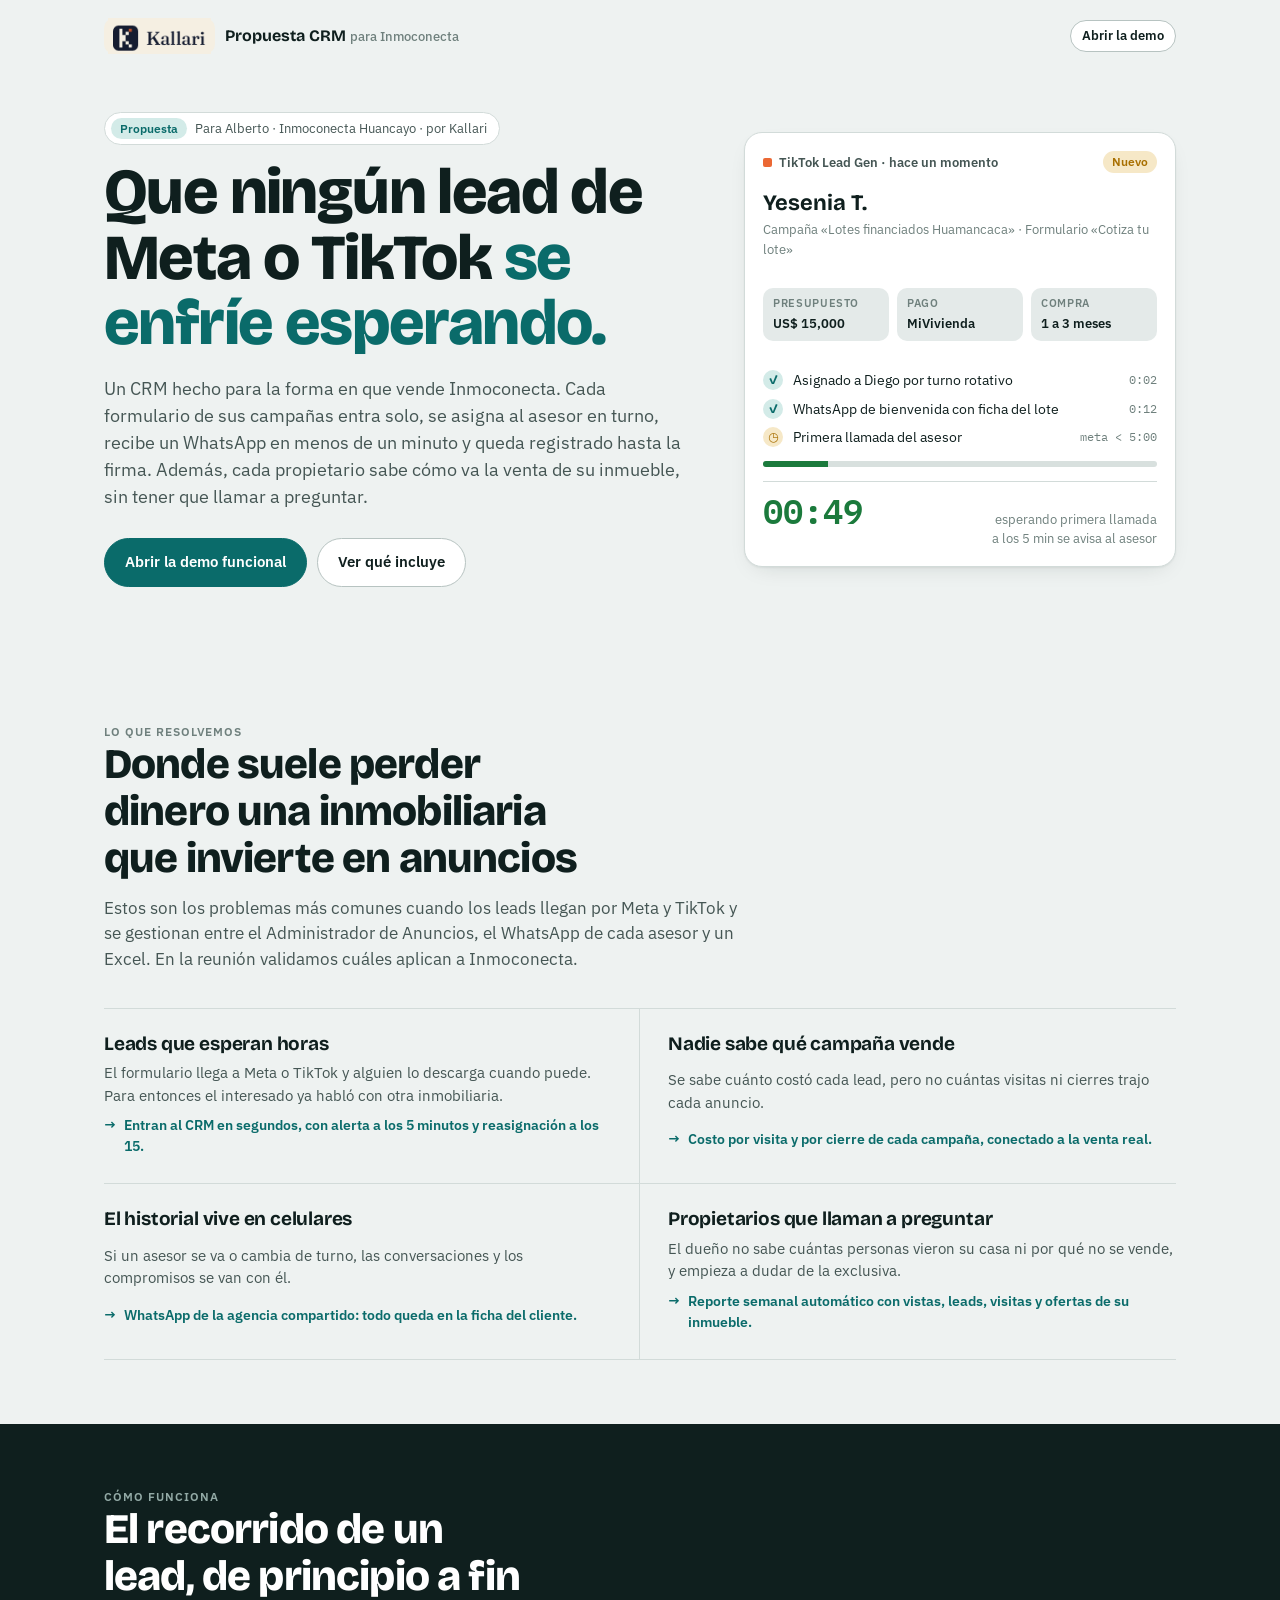
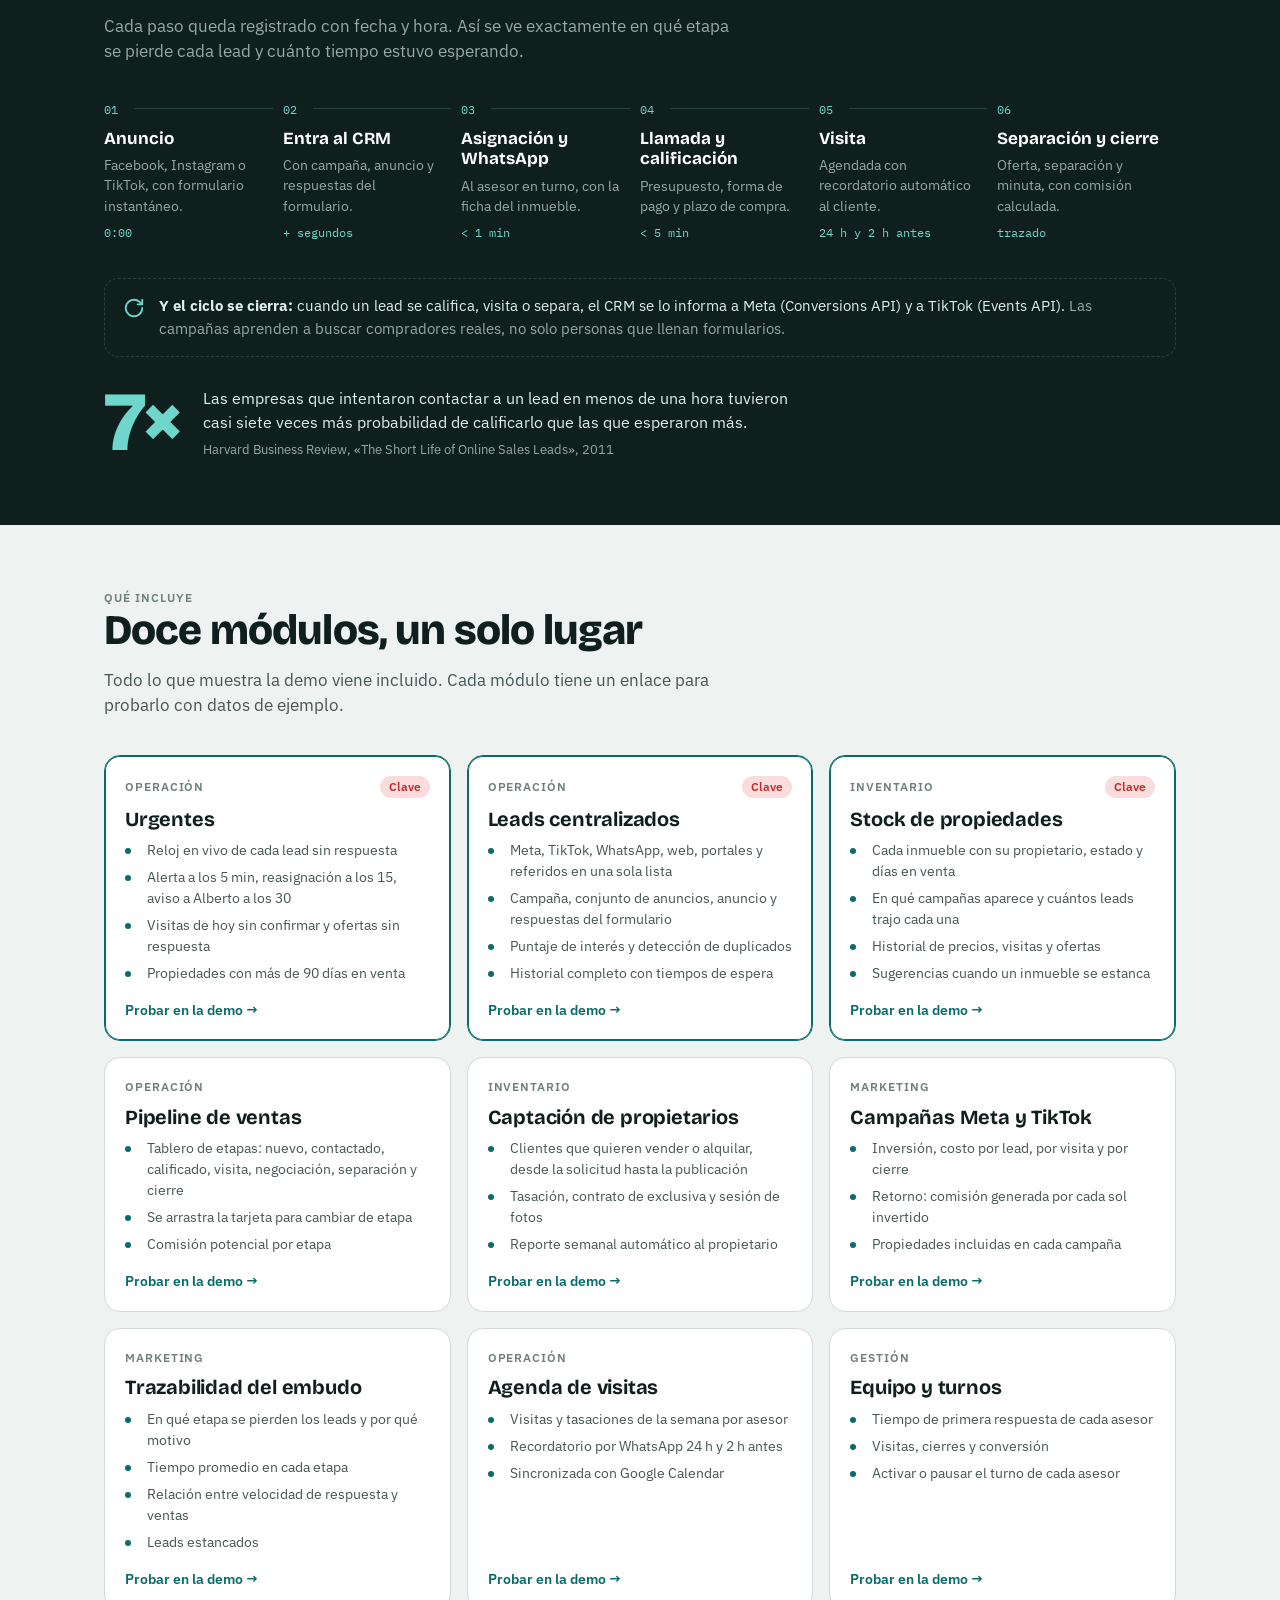
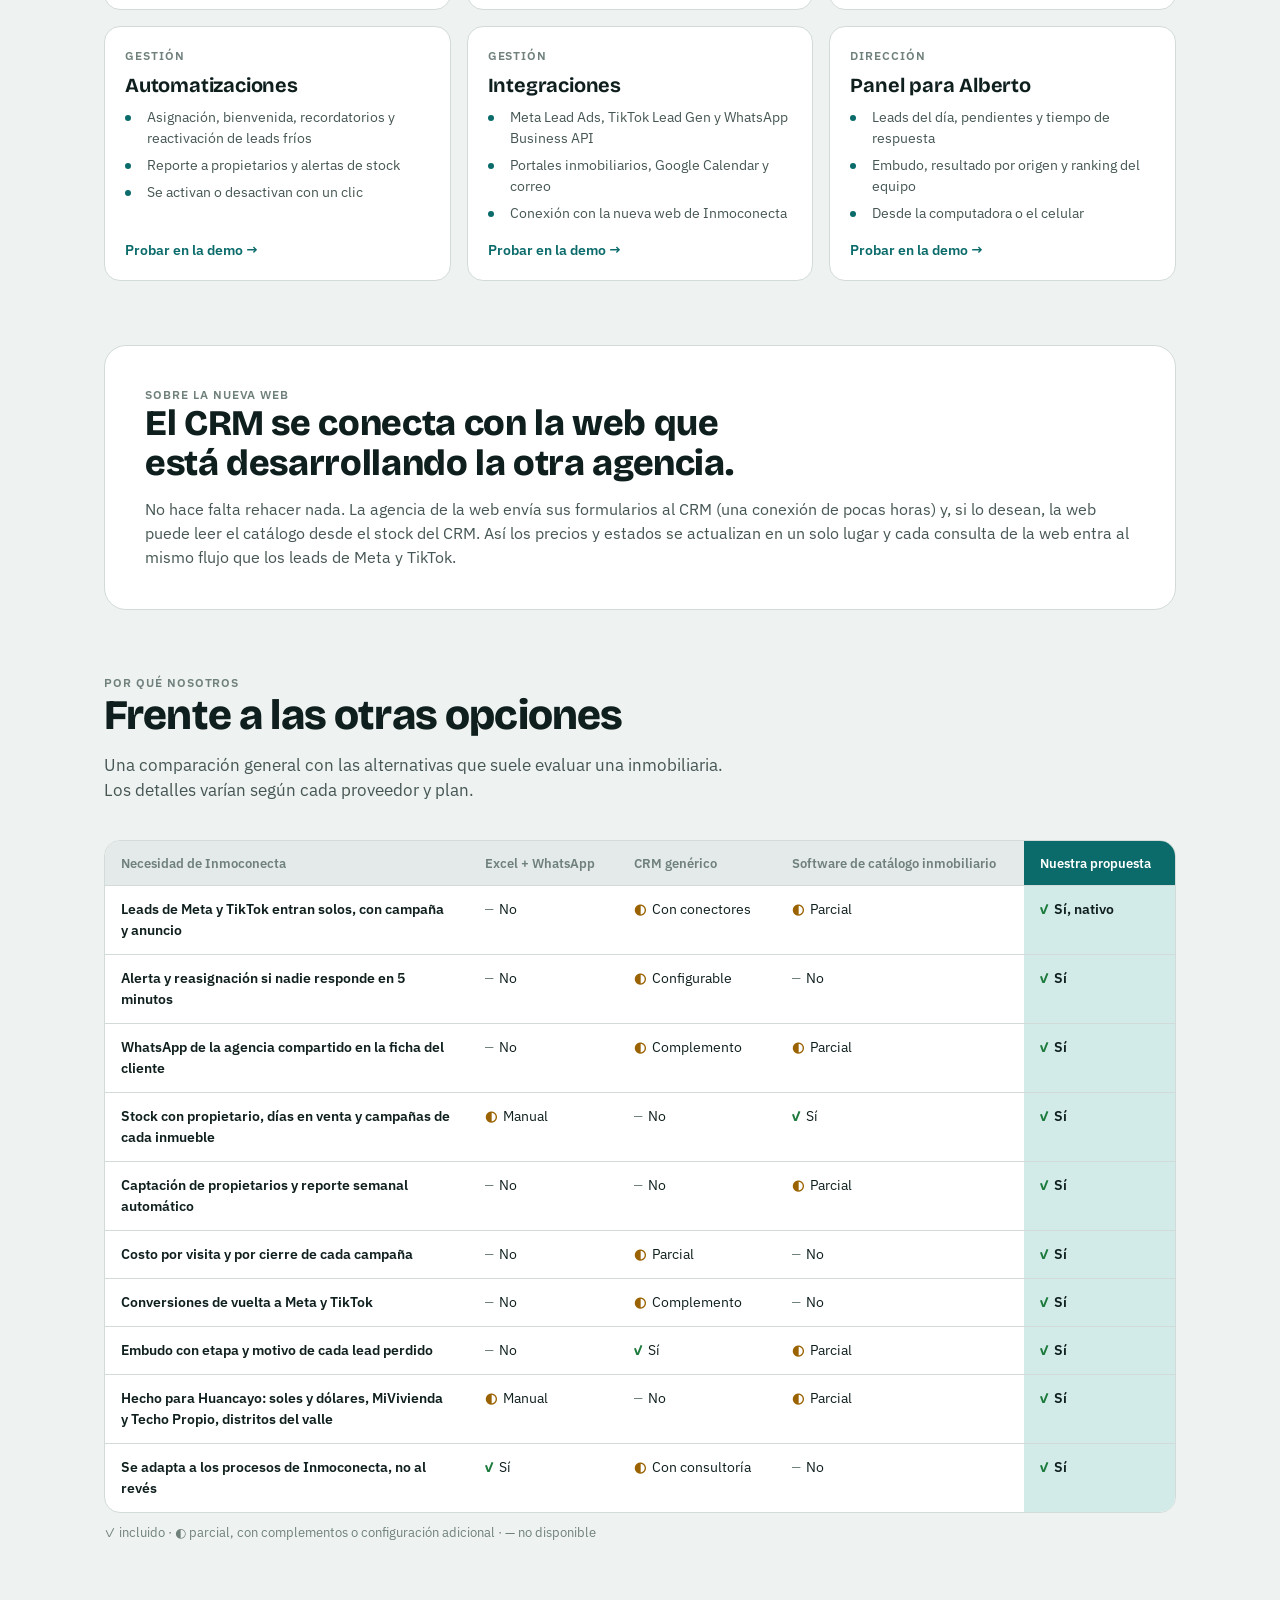
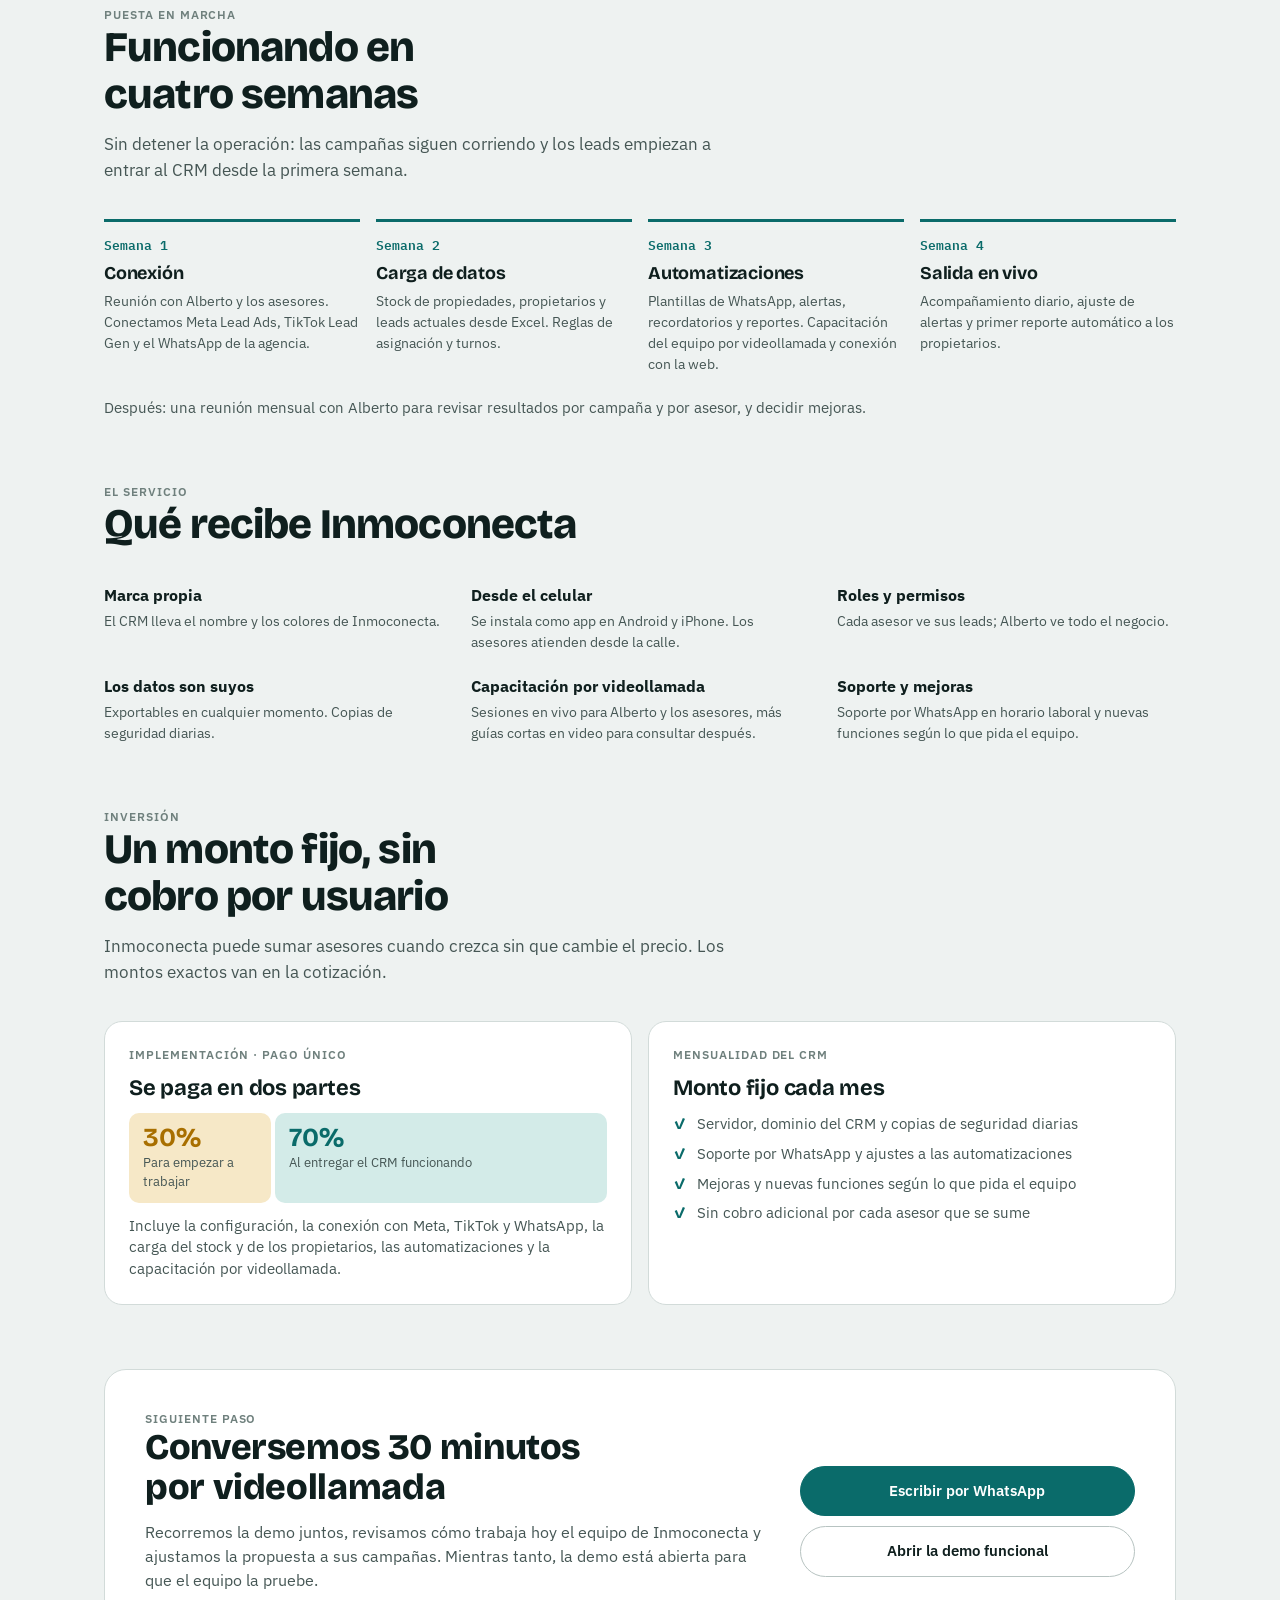
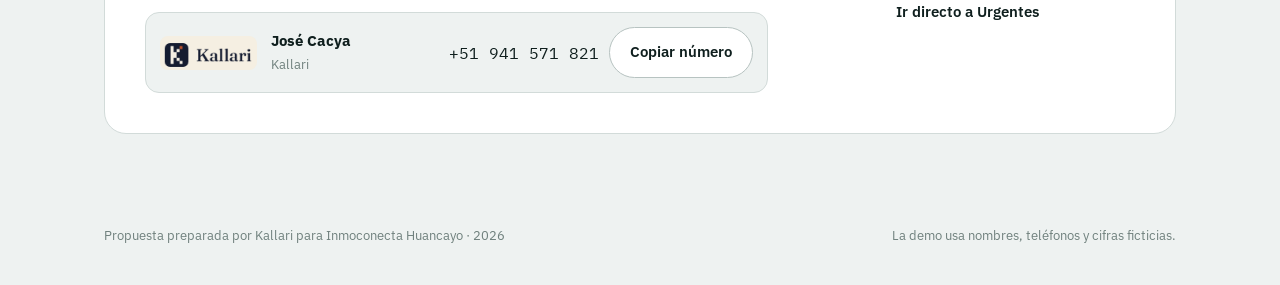
==== commit a33f9f23: "Marca Kallari, sección de inversión y contacto de José Cacya - Logo de Kallari en la propuesta y en " ====
--- a/site/index.html
+++ b/site/index.html
@@ -142,6 +142,38 @@
   footer { padding-block: 28px 40px; color: var(--muted); font-size: 13px; }
   footer .wrap { display: flex; justify-content: space-between; gap: 12px; flex-wrap: wrap; }
 
+
+  .logo .kallari { display: inline-flex; background: #f5efe2; border-radius: 10px; padding: 0 4px; line-height: 0; }
+  .logo .kallari img { height: 36px; width: auto; }
+  .logo-for { font-size: 16px; }
+  .logo-for small { font-family: var(--font-body); font-weight: 500; color: var(--muted); font-size: 13px; }
+  .invest { display: grid; grid-template-columns: repeat(2, minmax(0, 1fr)); gap: 16px; }
+  .inv-card { background: var(--surface); border: 1px solid var(--line); border-radius: 18px; padding: 24px; display: flex; flex-direction: column; gap: 12px; min-width: 0; }
+  .inv-card h3 { font-size: 22px; }
+  .inv-card p { color: var(--ink-2); font-size: 14.5px; }
+  .inv-card ul { margin: 0; padding: 0; list-style: none; display: flex; flex-direction: column; gap: 8px; font-size: 14.5px; color: var(--ink-2); }
+  .inv-card li { display: grid; grid-template-columns: 18px minmax(0, 1fr); gap: 6px; }
+  .inv-card li::before { content: "✓"; color: var(--accent); font-weight: 700; }
+  .split { display: grid; grid-template-columns: 3fr 7fr; gap: 4px; }
+  .split div { border-radius: 10px; padding: 12px 14px; display: flex; flex-direction: column; gap: 2px; min-width: 0; }
+  .split .s30 { background: var(--gold-soft); }
+  .split .s70 { background: var(--accent-soft); }
+  .split b { font-family: var(--font-display); font-size: 26px; line-height: 1; }
+  .split .s30 b { color: var(--gold); }
+  .split .s70 b { color: var(--accent); }
+  .split span { font-size: 12.5px; color: var(--ink-2); }
+  .contact { margin-top: 20px; display: flex; align-items: center; gap: 14px; flex-wrap: wrap; padding: 14px; border: 1px solid var(--line); border-radius: 14px; background: var(--bg); }
+  .contact img { height: 34px; width: auto; border-radius: 8px; }
+  .contact b { display: block; font-size: 15px; }
+  .contact span { font-size: 13px; color: var(--muted); }
+  .contact .phone { margin-left: auto; display: flex; align-items: center; gap: 10px; flex-wrap: wrap; }
+  .contact #phone { font-family: var(--font-mono); font-size: 16px; color: var(--ink); user-select: all; }
+  @media (max-width: 760px) {
+    .invest { grid-template-columns: minmax(0, 1fr); }
+    .split { grid-template-columns: 1fr 1fr; }
+    .contact .phone { margin-left: 0; }
+    .logo-for { display: none; }
+  }
   @media (max-width: 960px) {
     .hero .wrap { grid-template-columns: minmax(0, 1fr); gap: 36px; }
     .flow { grid-template-columns: repeat(2, minmax(0, 1fr)); gap: 28px 20px; }
@@ -170,7 +202,7 @@
 
 <header class="bar">
   <div class="wrap">
-    <div class="logo"><span class="mark">i</span><span>Inmoconecta CRM <small>· propuesta</small></span></div>
+    <div class="logo"><span class="kallari"><img src="assets/kallari-logo.png" width="123" height="43" alt="Kallari"></span><span class="logo-for">Propuesta CRM <small>para Inmoconecta</small></span></div>
     <a class="btn sm" href="demo.html">Abrir la demo</a>
   </div>
 </header>
@@ -178,7 +210,7 @@
 <section class="hero">
   <div class="wrap">
     <div>
-      <span class="for"><span class="pill accent">Propuesta</span>Para Alberto · Inmoconecta Huancayo · septiembre 2026</span>
+      <span class="for"><span class="pill accent">Propuesta</span>Para Alberto · Inmoconecta Huancayo · por Kallari</span>
       <h1>Que ningún lead de Meta o TikTok <em>se enfríe esperando.</em></h1>
       <p class="lead">Un CRM hecho para la forma en que vende Inmoconecta. Cada formulario de sus campañas entra solo, se asigna al asesor en turno, recibe un WhatsApp en menos de un minuto y queda registrado hasta la firma. Además, cada propietario sabe cómo va la venta de su inmueble, sin tener que llamar a preguntar.</p>
       <div class="ctas">
@@ -328,7 +360,7 @@
     <div class="plan">
       <div class="wk"><span class="n">Semana 1</span><h3>Conexión</h3><p>Reunión con Alberto y los asesores. Conectamos Meta Lead Ads, TikTok Lead Gen y el WhatsApp de la agencia.</p></div>
       <div class="wk"><span class="n">Semana 2</span><h3>Carga de datos</h3><p>Stock de propiedades, propietarios y leads actuales desde Excel. Reglas de asignación y turnos.</p></div>
-      <div class="wk"><span class="n">Semana 3</span><h3>Automatizaciones</h3><p>Plantillas de WhatsApp, alertas, recordatorios y reportes. Capacitación del equipo y conexión con la web.</p></div>
+      <div class="wk"><span class="n">Semana 3</span><h3>Automatizaciones</h3><p>Plantillas de WhatsApp, alertas, recordatorios y reportes. Capacitación del equipo por videollamada y conexión con la web.</p></div>
       <div class="wk"><span class="n">Semana 4</span><h3>Salida en vivo</h3><p>Acompañamiento diario, ajuste de alertas y primer reporte automático a los propietarios.</p></div>
     </div>
     <p class="after">Después: una reunión mensual con Alberto para revisar resultados por campaña y por asesor, y decidir mejoras.</p>
@@ -346,8 +378,39 @@
       <div><b>Desde el celular</b><span>Se instala como app en Android y iPhone. Los asesores atienden desde la calle.</span></div>
       <div><b>Roles y permisos</b><span>Cada asesor ve sus leads; Alberto ve todo el negocio.</span></div>
       <div><b>Los datos son suyos</b><span>Exportables en cualquier momento. Copias de seguridad diarias.</span></div>
-      <div><b>Capacitación</b><span>Sesiones para el equipo y guías cortas en video.</span></div>
+      <div><b>Capacitación por videollamada</b><span>Sesiones en vivo para Alberto y los asesores, más guías cortas en video para consultar después.</span></div>
       <div><b>Soporte y mejoras</b><span>Soporte por WhatsApp en horario laboral y nuevas funciones según lo que pida el equipo.</span></div>
+    </div>
+  </div>
+</section>
+
+<section id="inversion" style="padding-top:0">
+  <div class="wrap">
+    <div class="sec-head">
+      <div class="eyebrow">Inversión</div>
+      <h2 class="sec">Un monto fijo, sin cobro por usuario</h2>
+      <p class="intro">Inmoconecta puede sumar asesores cuando crezca sin que cambie el precio. Los montos exactos van en la cotización.</p>
+    </div>
+    <div class="invest">
+      <div class="inv-card">
+        <div class="eyebrow">Implementación · pago único</div>
+        <h3>Se paga en dos partes</h3>
+        <div class="split" role="img" aria-label="30% al iniciar y 70% al entregar">
+          <div class="s30"><b>30%</b><span>Para empezar a trabajar</span></div>
+          <div class="s70"><b>70%</b><span>Al entregar el CRM funcionando</span></div>
+        </div>
+        <p>Incluye la configuración, la conexión con Meta, TikTok y WhatsApp, la carga del stock y de los propietarios, las automatizaciones y la capacitación por videollamada.</p>
+      </div>
+      <div class="inv-card">
+        <div class="eyebrow">Mensualidad del CRM</div>
+        <h3>Monto fijo cada mes</h3>
+        <ul>
+          <li>Servidor, dominio del CRM y copias de seguridad diarias</li>
+          <li>Soporte por WhatsApp y ajustes a las automatizaciones</li>
+          <li>Mejoras y nuevas funciones según lo que pida el equipo</li>
+          <li>Sin cobro adicional por cada asesor que se sume</li>
+        </ul>
+      </div>
     </div>
   </div>
 </section>
@@ -357,12 +420,18 @@
     <div class="next">
       <div>
         <div class="eyebrow">Siguiente paso</div>
-        <h2>Una sesión de 30 minutos con sus propios leads</h2>
-        <p>Conectamos una campaña de prueba de Meta o TikTok y Alberto ve cómo sus leads reales entran al CRM, se asignan y aparecen en Urgentes. Mientras tanto, la demo está abierta para que el equipo la recorra.</p>
+        <h2>Conversemos 30 minutos por videollamada</h2>
+        <p>Recorremos la demo juntos, revisamos cómo trabaja hoy el equipo de Inmoconecta y ajustamos la propuesta a sus campañas. Mientras tanto, la demo está abierta para que el equipo la pruebe.</p>
+        <div class="contact">
+          <img src="assets/kallari-logo.png" width="123" height="43" alt="Kallari">
+          <div><b>José Cacya</b><span>Kallari</span></div>
+          <div class="phone"><span id="phone">+51 941 571 821</span><button type="button" class="btn sm" id="copy-phone">Copiar número</button></div>
+        </div>
       </div>
       <div class="ctas">
-        <a class="btn primary" href="demo.html">Abrir la demo funcional</a>
-        <a class="btn" href="demo.html#urgentes">Ir directo a Urgentes</a>
+        <a class="btn primary" href="https://wa.me/51941571821?text=Hola%20Jos%C3%A9%2C%20vi%20la%20propuesta%20del%20CRM%20para%20Inmoconecta%20y%20quiero%20agendar%20una%20reuni%C3%B3n." target="_blank" rel="noopener">Escribir por WhatsApp</a>
+        <a class="btn" href="demo.html">Abrir la demo funcional</a>
+        <a class="btn ghost" href="demo.html#urgentes">Ir directo a Urgentes</a>
       </div>
     </div>
   </div>
@@ -370,7 +439,7 @@
 
 <footer>
   <div class="wrap">
-    <span>Propuesta preparada para Inmoconecta Huancayo · 2026</span>
+    <span>Propuesta preparada por Kallari para Inmoconecta Huancayo · 2026</span>
     <span>La demo usa nombres, teléfonos y cifras ficticias.</span>
   </div>
 </footer>
@@ -394,6 +463,16 @@
     paint();
     if (!reduce) setInterval(function () { s = s >= 330 ? 20 : s + 1; paint(); }, 1000);
   })();
+
+  (function () {
+    var b = document.getElementById('copy-phone');
+    var t = document.getElementById('phone');
+    if (!b) return;
+    b.addEventListener('click', function () {
+      function sel() { var r = document.createRange(); r.selectNodeContents(t); var s = getSelection(); s.removeAllRanges(); s.addRange(r); b.textContent = 'Seleccionado'; }
+      try { navigator.clipboard.writeText('+51 941 571 821').then(function () { b.textContent = 'Copiado'; }, sel); } catch (e) { sel(); }
+    });
+  })();
 </script>
 </body>
 </html>
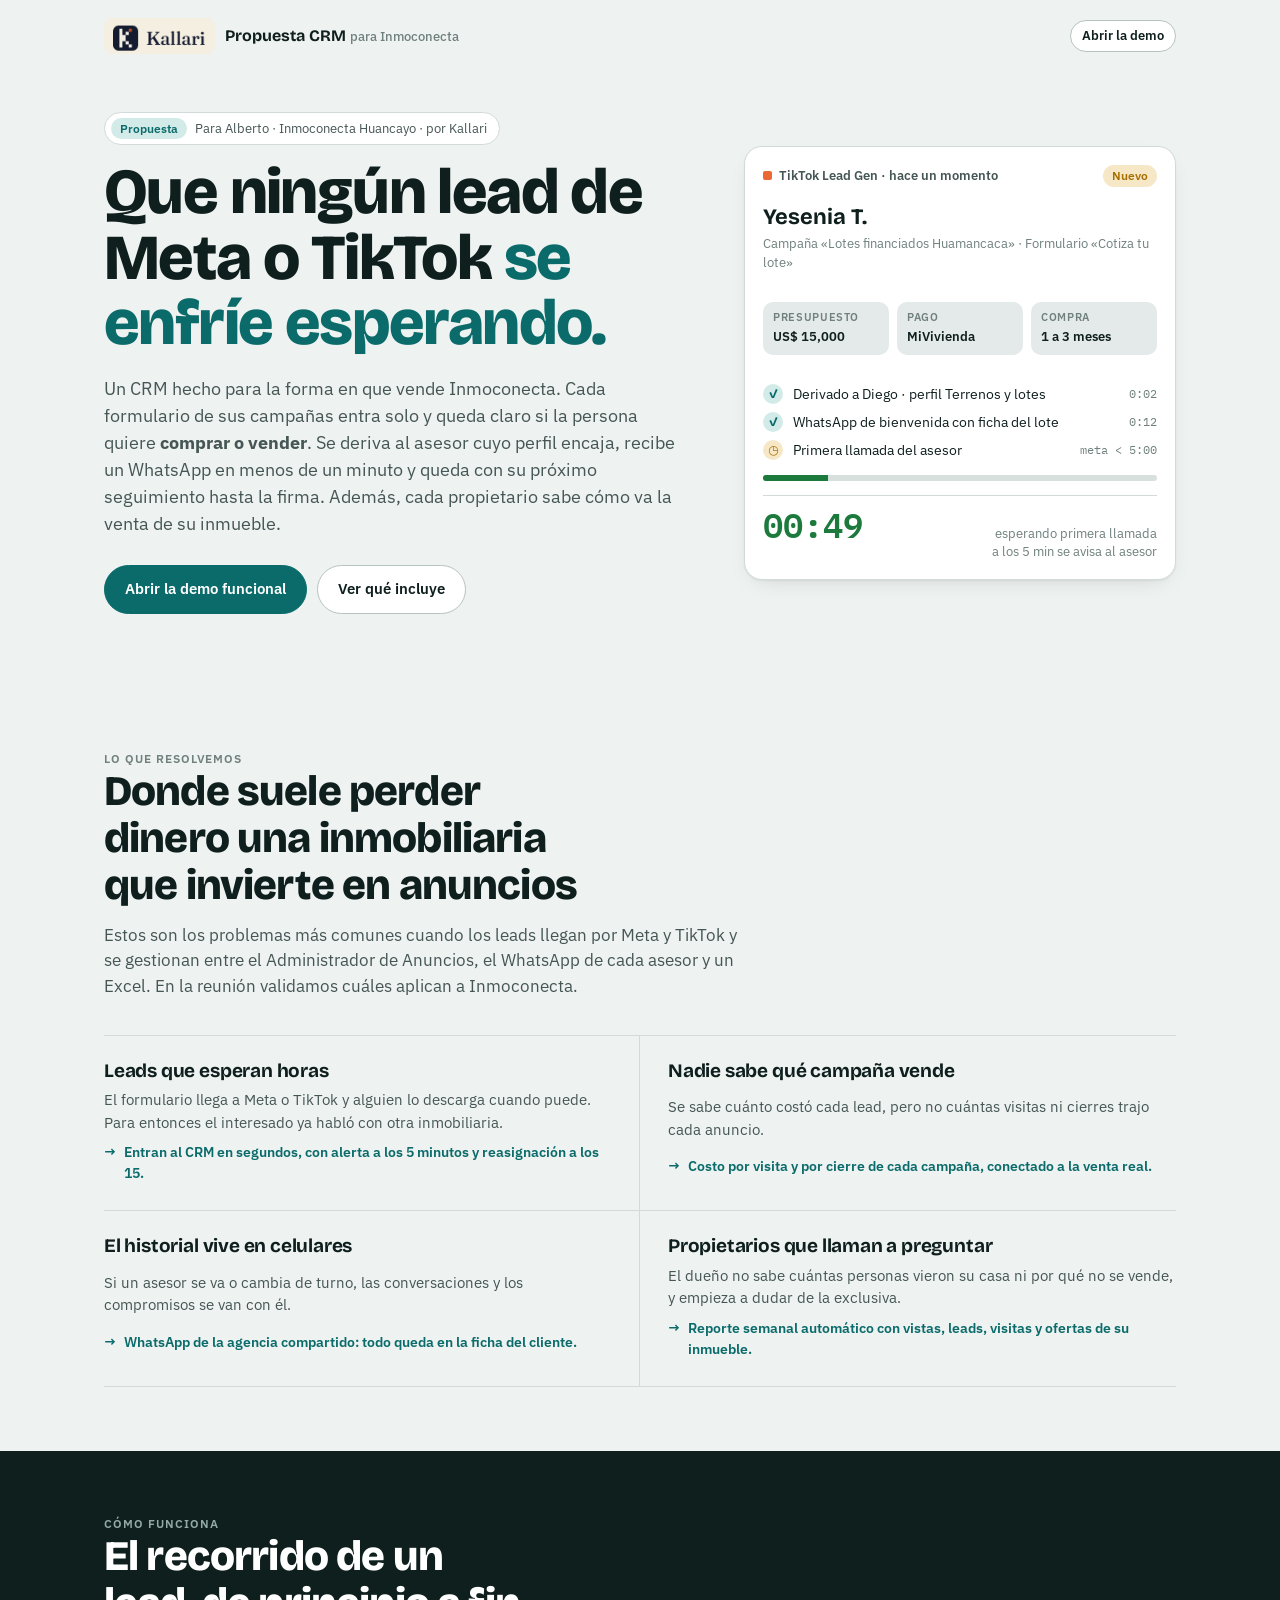
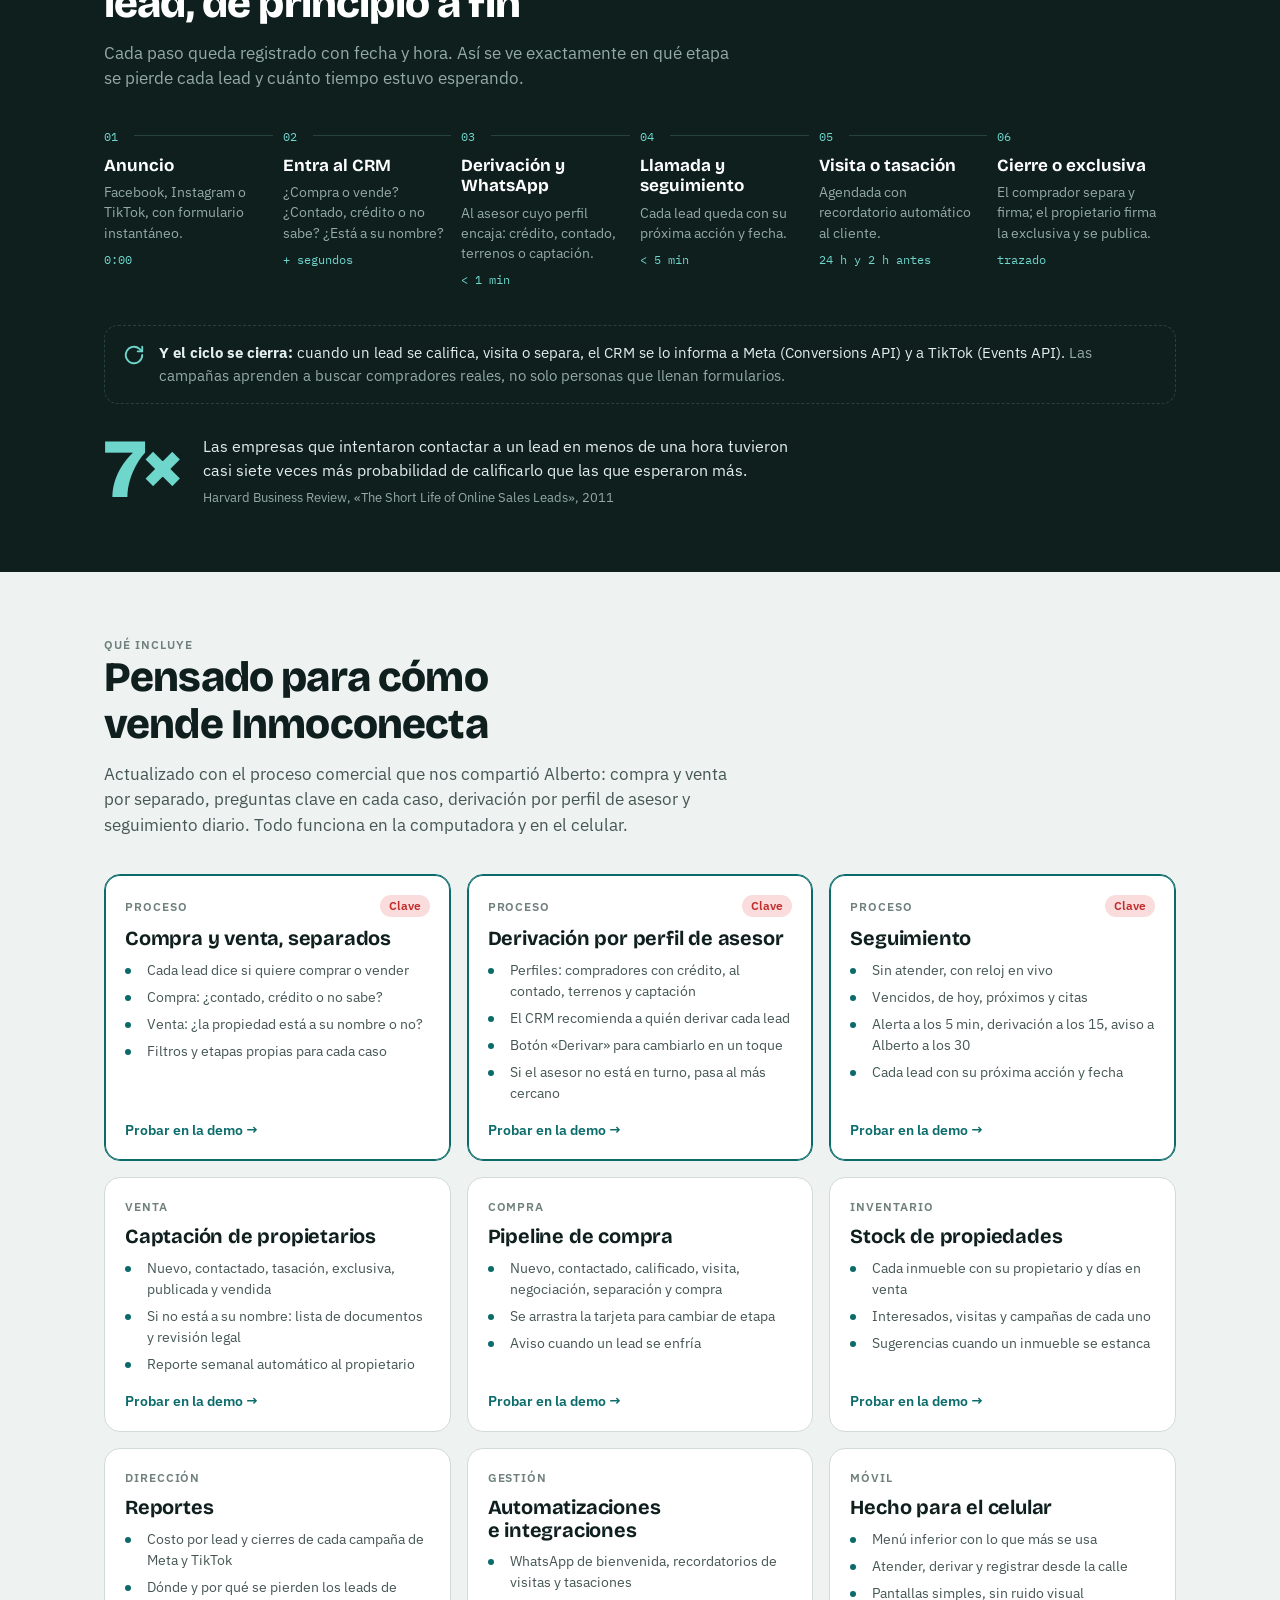
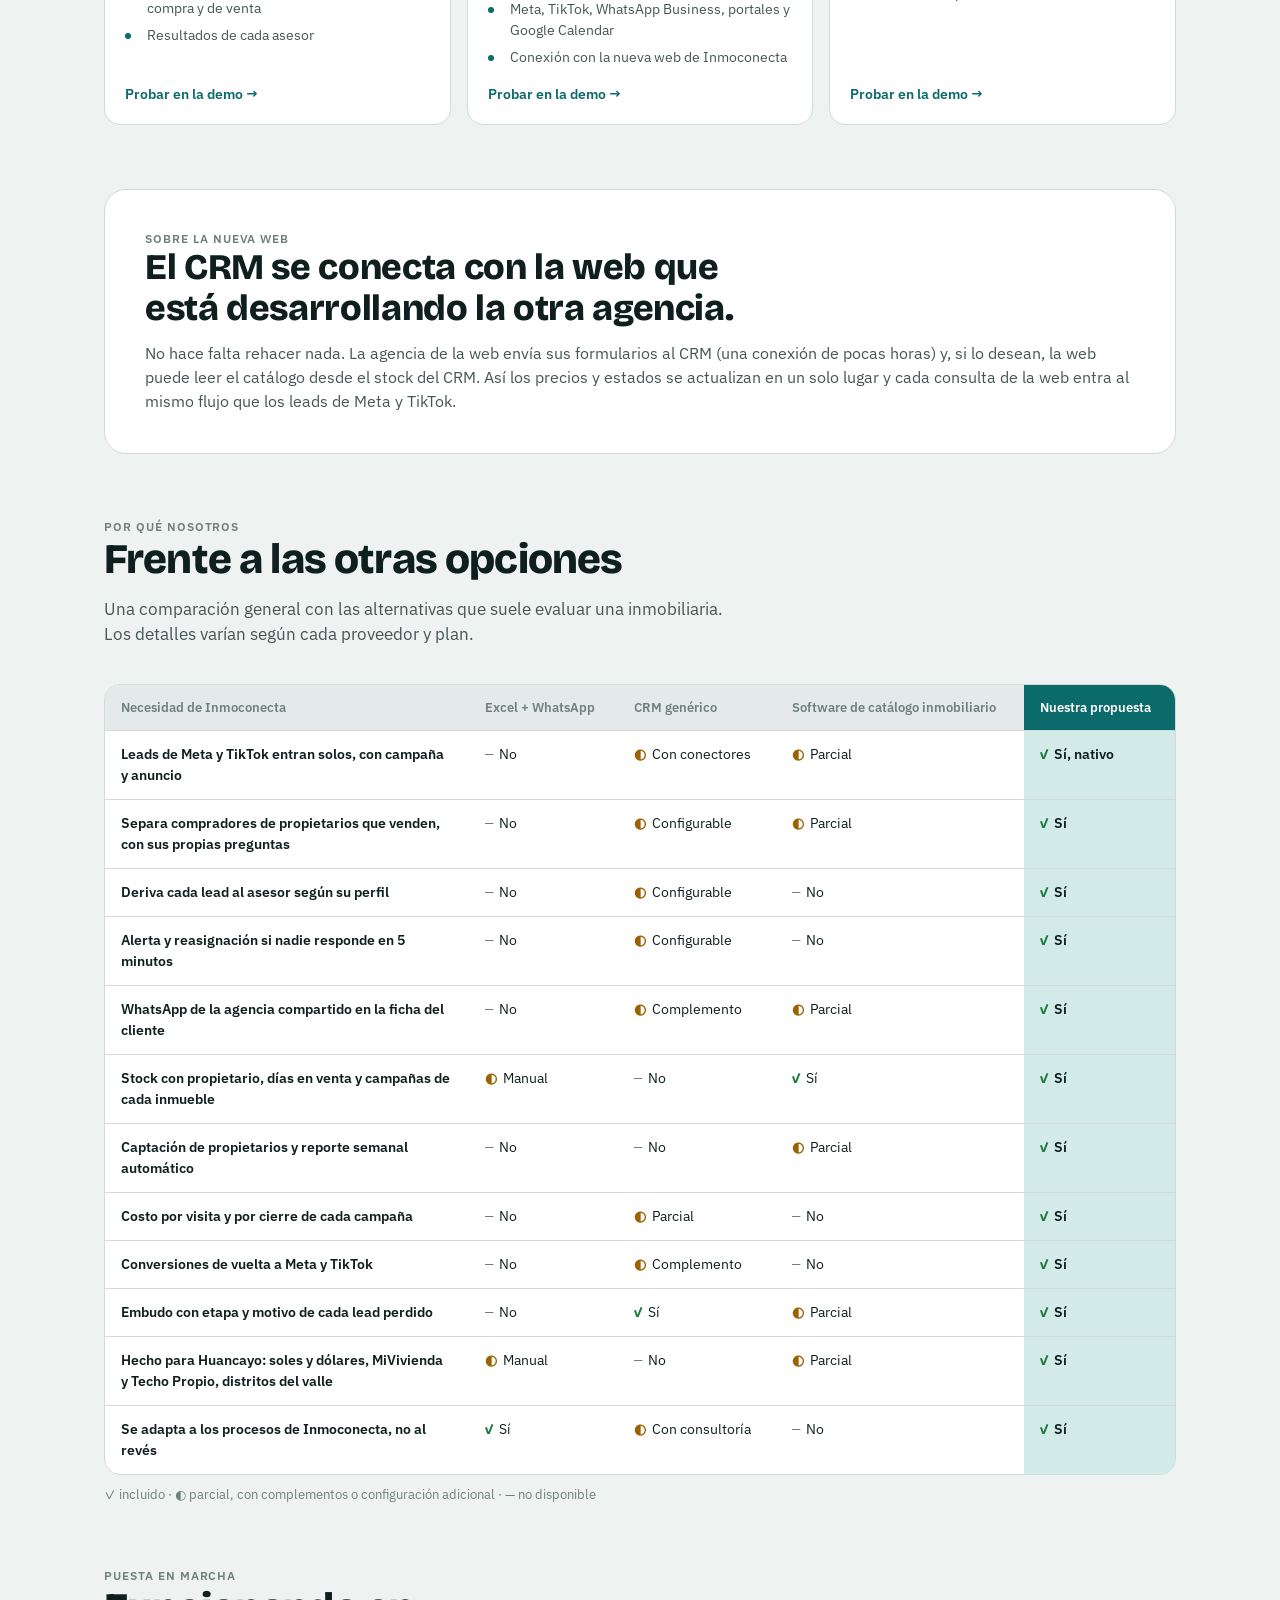
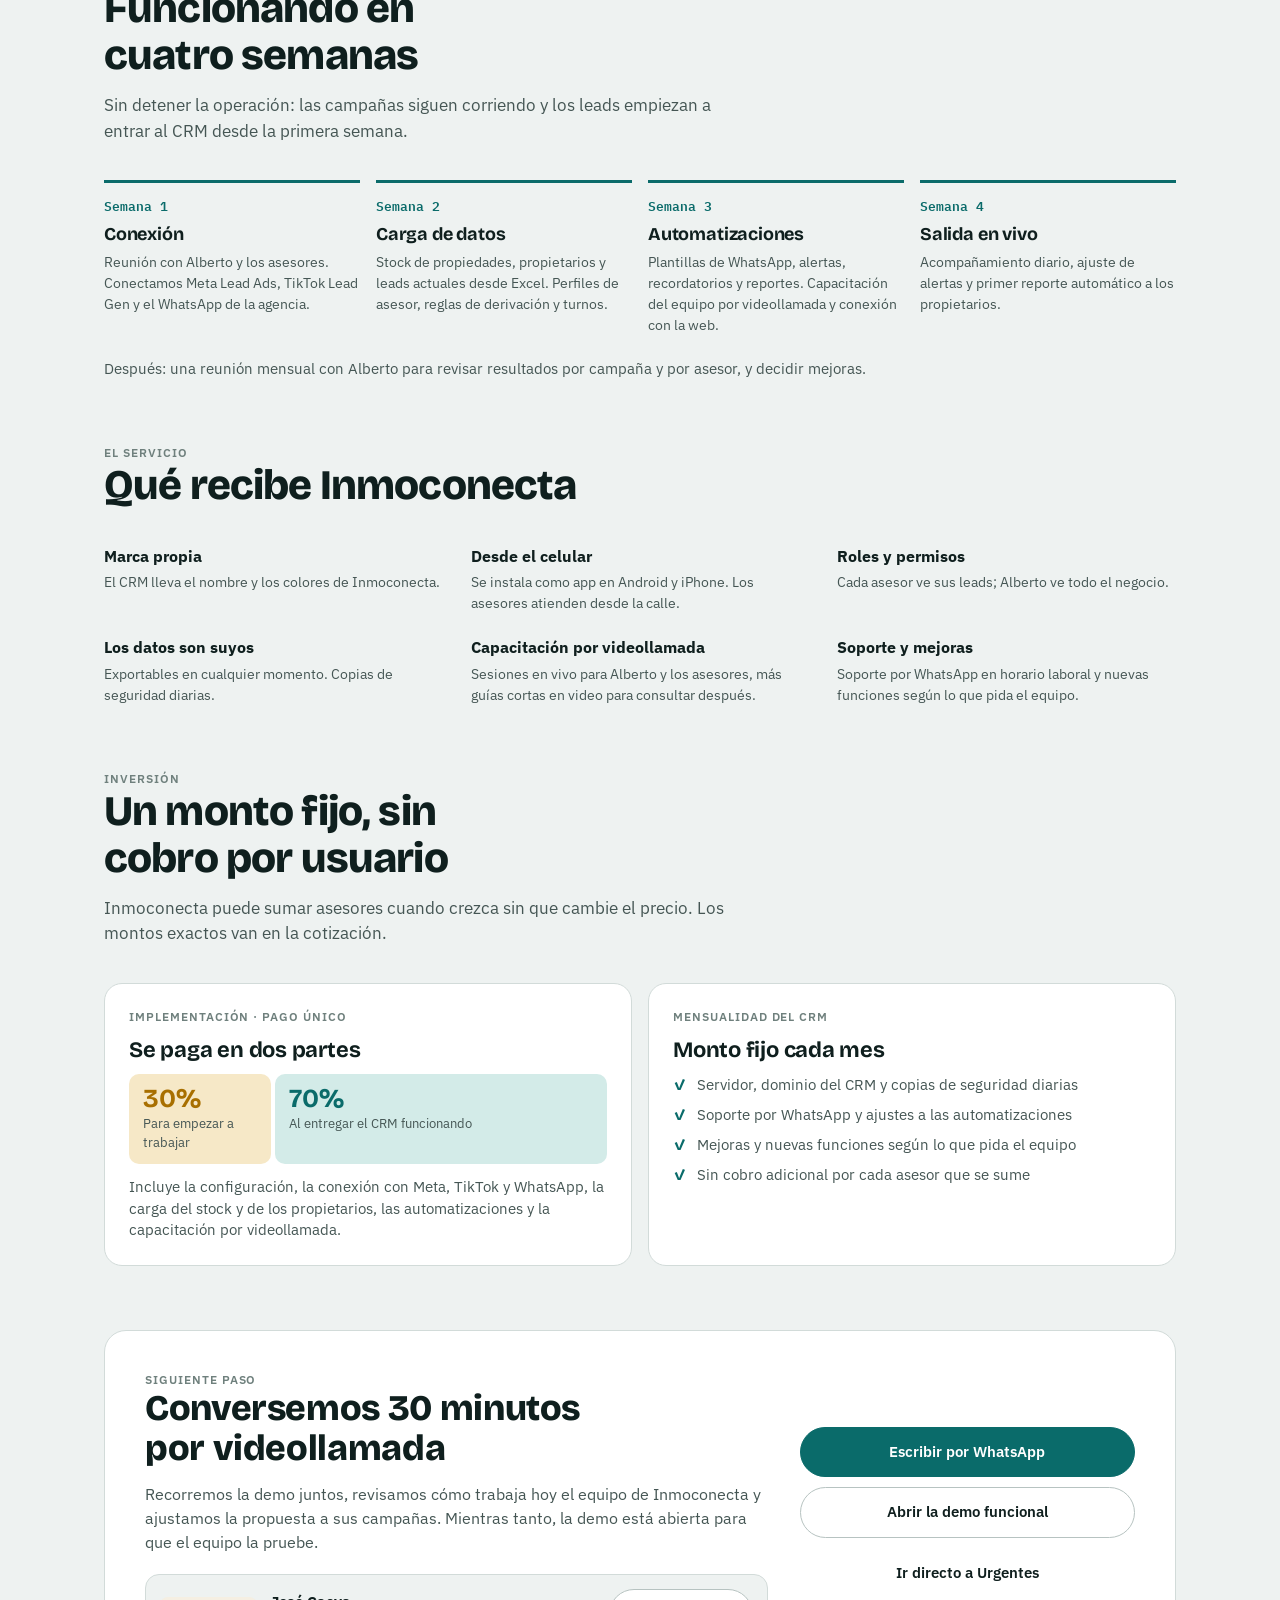
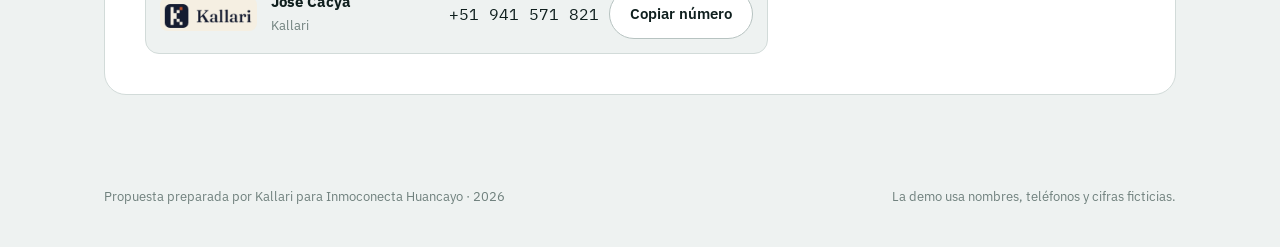
==== commit f58e50f7: "Demo según el proceso de venta de Inmoconecta - Leads de compra y de venta separados, con etapas pro" ====
--- a/site/index.html
+++ b/site/index.html
@@ -212,7 +212,7 @@
     <div>
       <span class="for"><span class="pill accent">Propuesta</span>Para Alberto · Inmoconecta Huancayo · por Kallari</span>
       <h1>Que ningún lead de Meta o TikTok <em>se enfríe esperando.</em></h1>
-      <p class="lead">Un CRM hecho para la forma en que vende Inmoconecta. Cada formulario de sus campañas entra solo, se asigna al asesor en turno, recibe un WhatsApp en menos de un minuto y queda registrado hasta la firma. Además, cada propietario sabe cómo va la venta de su inmueble, sin tener que llamar a preguntar.</p>
+      <p class="lead">Un CRM hecho para la forma en que vende Inmoconecta. Cada formulario de sus campañas entra solo y queda claro si la persona quiere <b>comprar o vender</b>. Se deriva al asesor cuyo perfil encaja, recibe un WhatsApp en menos de un minuto y queda con su próximo seguimiento hasta la firma. Además, cada propietario sabe cómo va la venta de su inmueble.</p>
       <div class="ctas">
         <a class="btn primary" href="demo.html">Abrir la demo funcional</a>
         <a class="btn" href="#modulos">Ver qué incluye</a>
@@ -234,7 +234,7 @@
         <div><dt>Compra</dt><dd>1 a 3 meses</dd></div>
       </dl>
       <ol class="lc-steps">
-        <li><span class="st">✓</span><span>Asignado a Diego por turno rotativo</span><span class="t">0:02</span></li>
+        <li><span class="st">✓</span><span>Derivado a Diego · perfil Terrenos y lotes</span><span class="t">0:02</span></li>
         <li><span class="st">✓</span><span>WhatsApp de bienvenida con ficha del lote</span><span class="t">0:12</span></li>
         <li><span class="st wait">◷</span><span>Primera llamada del asesor</span><span class="t">meta &lt; 5:00</span></li>
       </ol>
@@ -269,11 +269,11 @@
     </div>
     <ol class="flow">
       <li><b>Anuncio</b><span>Facebook, Instagram o TikTok, con formulario instantáneo.</span><span class="time">0:00</span></li>
-      <li><b>Entra al CRM</b><span>Con campaña, anuncio y respuestas del formulario.</span><span class="time">+ segundos</span></li>
-      <li><b>Asignación y WhatsApp</b><span>Al asesor en turno, con la ficha del inmueble.</span><span class="time">&lt; 1 min</span></li>
-      <li><b>Llamada y calificación</b><span>Presupuesto, forma de pago y plazo de compra.</span><span class="time">&lt; 5 min</span></li>
-      <li><b>Visita</b><span>Agendada con recordatorio automático al cliente.</span><span class="time">24 h y 2 h antes</span></li>
-      <li><b>Separación y cierre</b><span>Oferta, separación y minuta, con comisión calculada.</span><span class="time">trazado</span></li>
+      <li><b>Entra al CRM</b><span>¿Compra o vende? ¿Contado, crédito o no sabe? ¿Está a su nombre?</span><span class="time">+ segundos</span></li>
+      <li><b>Derivación y WhatsApp</b><span>Al asesor cuyo perfil encaja: crédito, contado, terrenos o captación.</span><span class="time">&lt; 1 min</span></li>
+      <li><b>Llamada y seguimiento</b><span>Cada lead queda con su próxima acción y fecha.</span><span class="time">&lt; 5 min</span></li>
+      <li><b>Visita o tasación</b><span>Agendada con recordatorio automático al cliente.</span><span class="time">24 h y 2 h antes</span></li>
+      <li><b>Cierre o exclusiva</b><span>El comprador separa y firma; el propietario firma la exclusiva y se publica.</span><span class="time">trazado</span></li>
     </ol>
     <div class="loop">
       <svg viewBox="0 0 24 24" fill="none" stroke="currentColor" stroke-width="2" stroke-linecap="round" stroke-linejoin="round" aria-hidden="true"><path d="M21 12a9 9 0 1 1-3-6.7L21 8"/><path d="M21 3v5h-5"/></svg>
@@ -290,22 +290,19 @@
   <div class="wrap">
     <div class="sec-head">
       <div class="eyebrow">Qué incluye</div>
-      <h2 class="sec">Doce módulos, un solo lugar</h2>
-      <p class="intro">Todo lo que muestra la demo viene incluido. Cada módulo tiene un enlace para probarlo con datos de ejemplo.</p>
+      <h2 class="sec">Pensado para cómo vende Inmoconecta</h2>
+      <p class="intro">Actualizado con el proceso comercial que nos compartió Alberto: compra y venta por separado, preguntas clave en cada caso, derivación por perfil de asesor y seguimiento diario. Todo funciona en la computadora y en el celular.</p>
     </div>
     <div class="mods">
-      <article class="mod key"><div class="top"><span class="grp">Operación</span><span class="pill crit">Clave</span></div><h3>Urgentes</h3><ul><li>Reloj en vivo de cada lead sin respuesta</li><li>Alerta a los 5 min, reasignación a los 15, aviso a Alberto a los 30</li><li>Visitas de hoy sin confirmar y ofertas sin respuesta</li><li>Propiedades con más de 90 días en venta</li></ul><a class="try" href="demo.html#urgentes">Probar en la demo →</a></article>
-      <article class="mod key"><div class="top"><span class="grp">Operación</span><span class="pill crit">Clave</span></div><h3>Leads centralizados</h3><ul><li>Meta, TikTok, WhatsApp, web, portales y referidos en una sola lista</li><li>Campaña, conjunto de anuncios, anuncio y respuestas del formulario</li><li>Puntaje de interés y detección de duplicados</li><li>Historial completo con tiempos de espera</li></ul><a class="try" href="demo.html#leads">Probar en la demo →</a></article>
-      <article class="mod key"><div class="top"><span class="grp">Inventario</span><span class="pill crit">Clave</span></div><h3>Stock de propiedades</h3><ul><li>Cada inmueble con su propietario, estado y días en venta</li><li>En qué campañas aparece y cuántos leads trajo cada una</li><li>Historial de precios, visitas y ofertas</li><li>Sugerencias cuando un inmueble se estanca</li></ul><a class="try" href="demo.html#propiedades">Probar en la demo →</a></article>
-      <article class="mod"><div class="top"><span class="grp">Operación</span></div><h3>Pipeline de ventas</h3><ul><li>Tablero de etapas: nuevo, contactado, calificado, visita, negociación, separación y cierre</li><li>Se arrastra la tarjeta para cambiar de etapa</li><li>Comisión potencial por etapa</li></ul><a class="try" href="demo.html#pipeline">Probar en la demo →</a></article>
-      <article class="mod"><div class="top"><span class="grp">Inventario</span></div><h3>Captación de propietarios</h3><ul><li>Clientes que quieren vender o alquilar, desde la solicitud hasta la publicación</li><li>Tasación, contrato de exclusiva y sesión de fotos</li><li>Reporte semanal automático al propietario</li></ul><a class="try" href="demo.html#captacion">Probar en la demo →</a></article>
-      <article class="mod"><div class="top"><span class="grp">Marketing</span></div><h3>Campañas Meta y TikTok</h3><ul><li>Inversión, costo por lead, por visita y por cierre</li><li>Retorno: comisión generada por cada sol invertido</li><li>Propiedades incluidas en cada campaña</li></ul><a class="try" href="demo.html#campanas">Probar en la demo →</a></article>
-      <article class="mod"><div class="top"><span class="grp">Marketing</span></div><h3>Trazabilidad del embudo</h3><ul><li>En qué etapa se pierden los leads y por qué motivo</li><li>Tiempo promedio en cada etapa</li><li>Relación entre velocidad de respuesta y ventas</li><li>Leads estancados</li></ul><a class="try" href="demo.html#trazabilidad">Probar en la demo →</a></article>
-      <article class="mod"><div class="top"><span class="grp">Operación</span></div><h3>Agenda de visitas</h3><ul><li>Visitas y tasaciones de la semana por asesor</li><li>Recordatorio por WhatsApp 24 h y 2 h antes</li><li>Sincronizada con Google Calendar</li></ul><a class="try" href="demo.html#agenda">Probar en la demo →</a></article>
-      <article class="mod"><div class="top"><span class="grp">Gestión</span></div><h3>Equipo y turnos</h3><ul><li>Tiempo de primera respuesta de cada asesor</li><li>Visitas, cierres y conversión</li><li>Activar o pausar el turno de cada asesor</li></ul><a class="try" href="demo.html#equipo">Probar en la demo →</a></article>
-      <article class="mod"><div class="top"><span class="grp">Gestión</span></div><h3>Automatizaciones</h3><ul><li>Asignación, bienvenida, recordatorios y reactivación de leads fríos</li><li>Reporte a propietarios y alertas de stock</li><li>Se activan o desactivan con un clic</li></ul><a class="try" href="demo.html#automatizaciones">Probar en la demo →</a></article>
-      <article class="mod"><div class="top"><span class="grp">Gestión</span></div><h3>Integraciones</h3><ul><li>Meta Lead Ads, TikTok Lead Gen y WhatsApp Business API</li><li>Portales inmobiliarios, Google Calendar y correo</li><li>Conexión con la nueva web de Inmoconecta</li></ul><a class="try" href="demo.html#integraciones">Probar en la demo →</a></article>
-      <article class="mod"><div class="top"><span class="grp">Dirección</span></div><h3>Panel para Alberto</h3><ul><li>Leads del día, pendientes y tiempo de respuesta</li><li>Embudo, resultado por origen y ranking del equipo</li><li>Desde la computadora o el celular</li></ul><a class="try" href="demo.html#panel">Probar en la demo →</a></article>
+      <article class="mod key"><div class="top"><span class="grp">Proceso</span><span class="pill crit">Clave</span></div><h3>Compra y venta, separados</h3><ul><li>Cada lead dice si quiere comprar o vender</li><li>Compra: ¿contado, crédito o no sabe?</li><li>Venta: ¿la propiedad está a su nombre o no?</li><li>Filtros y etapas propias para cada caso</li></ul><a class="try" href="demo.html#leads">Probar en la demo →</a></article>
+      <article class="mod key"><div class="top"><span class="grp">Proceso</span><span class="pill crit">Clave</span></div><h3>Derivación por perfil de asesor</h3><ul><li>Perfiles: compradores con crédito, al contado, terrenos y captación</li><li>El CRM recomienda a quién derivar cada lead</li><li>Botón «Derivar» para cambiarlo en un toque</li><li>Si el asesor no está en turno, pasa al más cercano</li></ul><a class="try" href="demo.html#ajustes">Probar en la demo →</a></article>
+      <article class="mod key"><div class="top"><span class="grp">Proceso</span><span class="pill crit">Clave</span></div><h3>Seguimiento</h3><ul><li>Sin atender, con reloj en vivo</li><li>Vencidos, de hoy, próximos y citas</li><li>Alerta a los 5 min, derivación a los 15, aviso a Alberto a los 30</li><li>Cada lead con su próxima acción y fecha</li></ul><a class="try" href="demo.html#seguimiento">Probar en la demo →</a></article>
+      <article class="mod"><div class="top"><span class="grp">Venta</span></div><h3>Captación de propietarios</h3><ul><li>Nuevo, contactado, tasación, exclusiva, publicada y vendida</li><li>Si no está a su nombre: lista de documentos y revisión legal</li><li>Reporte semanal automático al propietario</li></ul><a class="try" href="demo.html#captacion">Probar en la demo →</a></article>
+      <article class="mod"><div class="top"><span class="grp">Compra</span></div><h3>Pipeline de compra</h3><ul><li>Nuevo, contactado, calificado, visita, negociación, separación y compra</li><li>Se arrastra la tarjeta para cambiar de etapa</li><li>Aviso cuando un lead se enfría</li></ul><a class="try" href="demo.html#pipeline">Probar en la demo →</a></article>
+      <article class="mod"><div class="top"><span class="grp">Inventario</span></div><h3>Stock de propiedades</h3><ul><li>Cada inmueble con su propietario y días en venta</li><li>Interesados, visitas y campañas de cada uno</li><li>Sugerencias cuando un inmueble se estanca</li></ul><a class="try" href="demo.html#propiedades">Probar en la demo →</a></article>
+      <article class="mod"><div class="top"><span class="grp">Dirección</span></div><h3>Reportes</h3><ul><li>Costo por lead y cierres de cada campaña de Meta y TikTok</li><li>Dónde y por qué se pierden los leads de compra y de venta</li><li>Resultados de cada asesor</li></ul><a class="try" href="demo.html#reportes">Probar en la demo →</a></article>
+      <article class="mod"><div class="top"><span class="grp">Gestión</span></div><h3>Automatizaciones e integraciones</h3><ul><li>WhatsApp de bienvenida, recordatorios de visitas y tasaciones</li><li>Meta, TikTok, WhatsApp Business, portales y Google Calendar</li><li>Conexión con la nueva web de Inmoconecta</li></ul><a class="try" href="demo.html#automatizaciones">Probar en la demo →</a></article>
+      <article class="mod"><div class="top"><span class="grp">Móvil</span></div><h3>Hecho para el celular</h3><ul><li>Menú inferior con lo que más se usa</li><li>Atender, derivar y registrar desde la calle</li><li>Pantallas simples, sin ruido visual</li></ul><a class="try" href="demo.html#inicio">Probar en la demo →</a></article>
     </div>
   </div>
 </section>
@@ -334,6 +331,8 @@
         <thead><tr><th>Necesidad de Inmoconecta</th><th>Excel + WhatsApp</th><th>CRM genérico</th><th>Software de catálogo inmobiliario</th><th class="us">Nuestra propuesta</th></tr></thead>
         <tbody>
           <tr><td>Leads de Meta y TikTok entran solos, con campaña y anuncio</td><td><span class="mk n">No</span></td><td><span class="mk p">Con conectores</span></td><td><span class="mk p">Parcial</span></td><td class="us"><span class="mk y">Sí, nativo</span></td></tr>
+          <tr><td>Separa compradores de propietarios que venden, con sus propias preguntas</td><td><span class="mk n">No</span></td><td><span class="mk p">Configurable</span></td><td><span class="mk p">Parcial</span></td><td class="us"><span class="mk y">Sí</span></td></tr>
+          <tr><td>Deriva cada lead al asesor según su perfil</td><td><span class="mk n">No</span></td><td><span class="mk p">Configurable</span></td><td><span class="mk n">No</span></td><td class="us"><span class="mk y">Sí</span></td></tr>
           <tr><td>Alerta y reasignación si nadie responde en 5 minutos</td><td><span class="mk n">No</span></td><td><span class="mk p">Configurable</span></td><td><span class="mk n">No</span></td><td class="us"><span class="mk y">Sí</span></td></tr>
           <tr><td>WhatsApp de la agencia compartido en la ficha del cliente</td><td><span class="mk n">No</span></td><td><span class="mk p">Complemento</span></td><td><span class="mk p">Parcial</span></td><td class="us"><span class="mk y">Sí</span></td></tr>
           <tr><td>Stock con propietario, días en venta y campañas de cada inmueble</td><td><span class="mk p">Manual</span></td><td><span class="mk n">No</span></td><td><span class="mk y">Sí</span></td><td class="us"><span class="mk y">Sí</span></td></tr>
@@ -359,7 +358,7 @@
     </div>
     <div class="plan">
       <div class="wk"><span class="n">Semana 1</span><h3>Conexión</h3><p>Reunión con Alberto y los asesores. Conectamos Meta Lead Ads, TikTok Lead Gen y el WhatsApp de la agencia.</p></div>
-      <div class="wk"><span class="n">Semana 2</span><h3>Carga de datos</h3><p>Stock de propiedades, propietarios y leads actuales desde Excel. Reglas de asignación y turnos.</p></div>
+      <div class="wk"><span class="n">Semana 2</span><h3>Carga de datos</h3><p>Stock de propiedades, propietarios y leads actuales desde Excel. Perfiles de asesor, reglas de derivación y turnos.</p></div>
       <div class="wk"><span class="n">Semana 3</span><h3>Automatizaciones</h3><p>Plantillas de WhatsApp, alertas, recordatorios y reportes. Capacitación del equipo por videollamada y conexión con la web.</p></div>
       <div class="wk"><span class="n">Semana 4</span><h3>Salida en vivo</h3><p>Acompañamiento diario, ajuste de alertas y primer reporte automático a los propietarios.</p></div>
     </div>
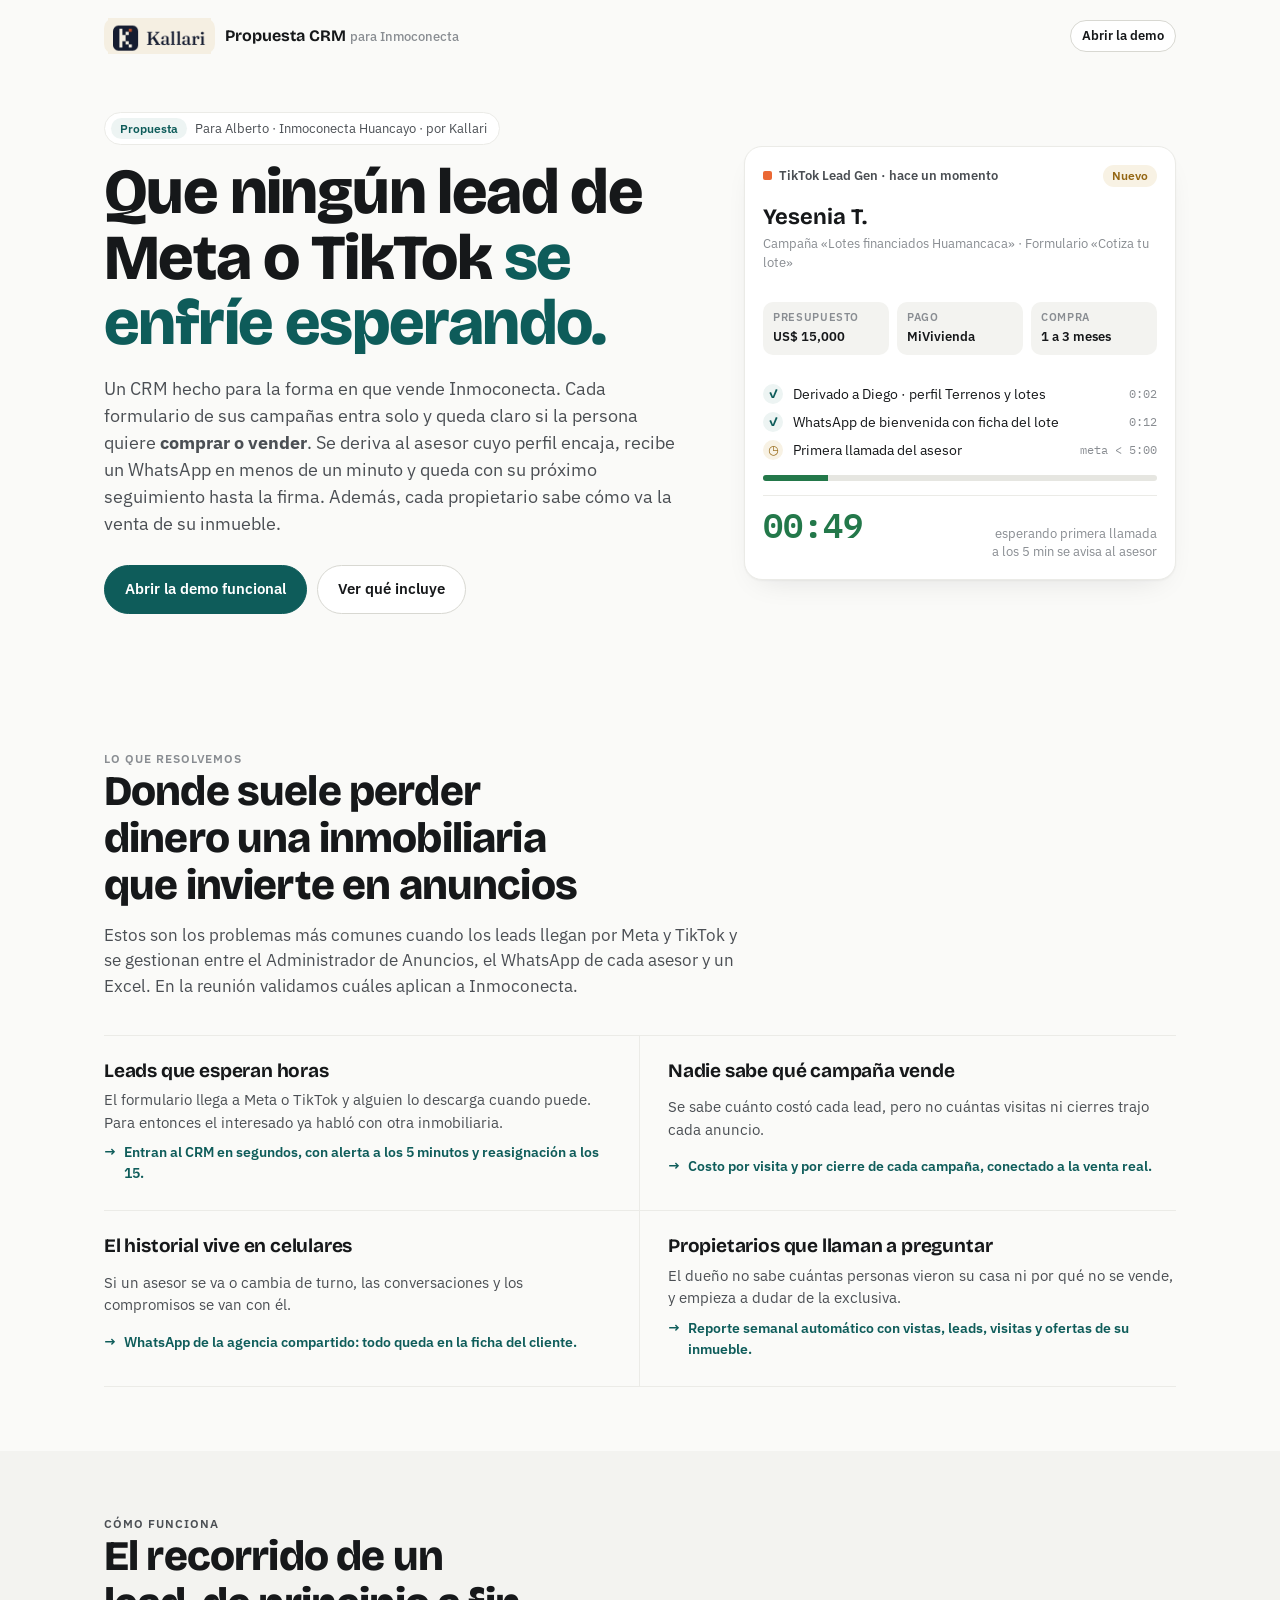
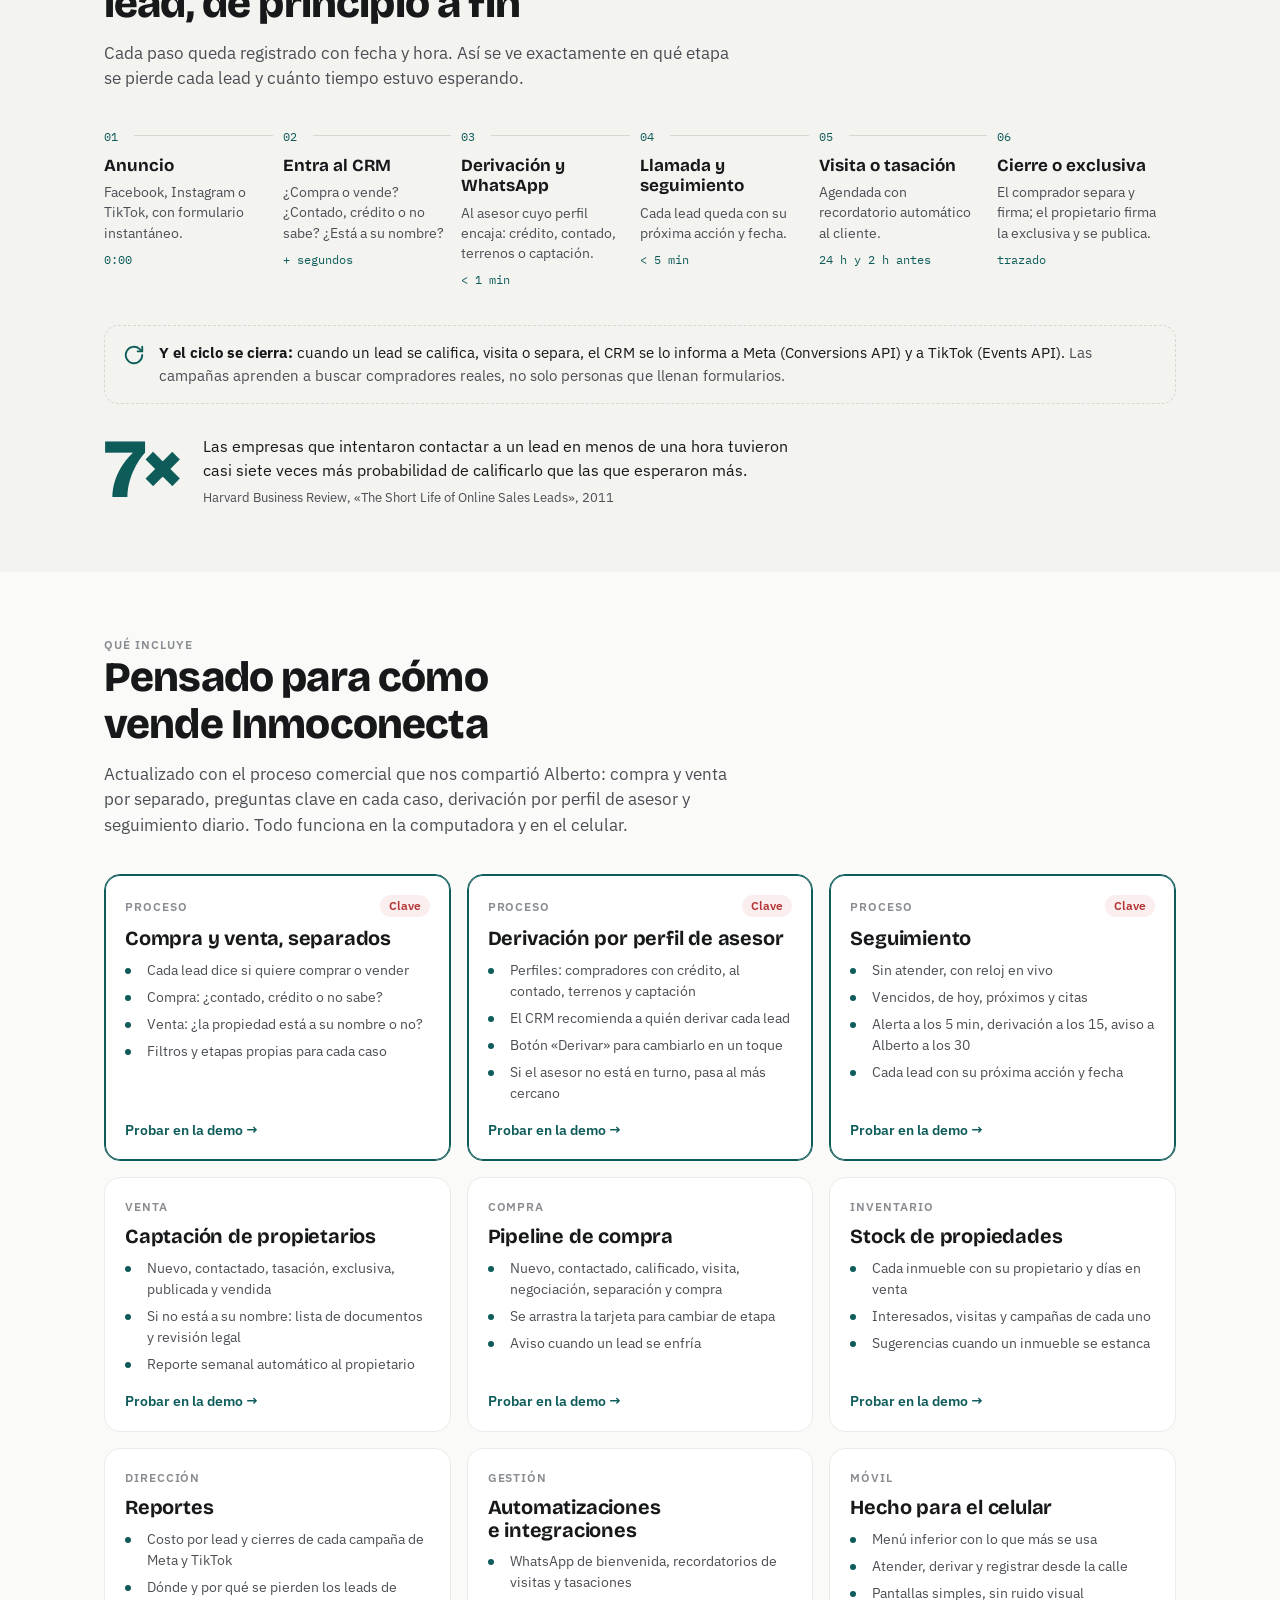
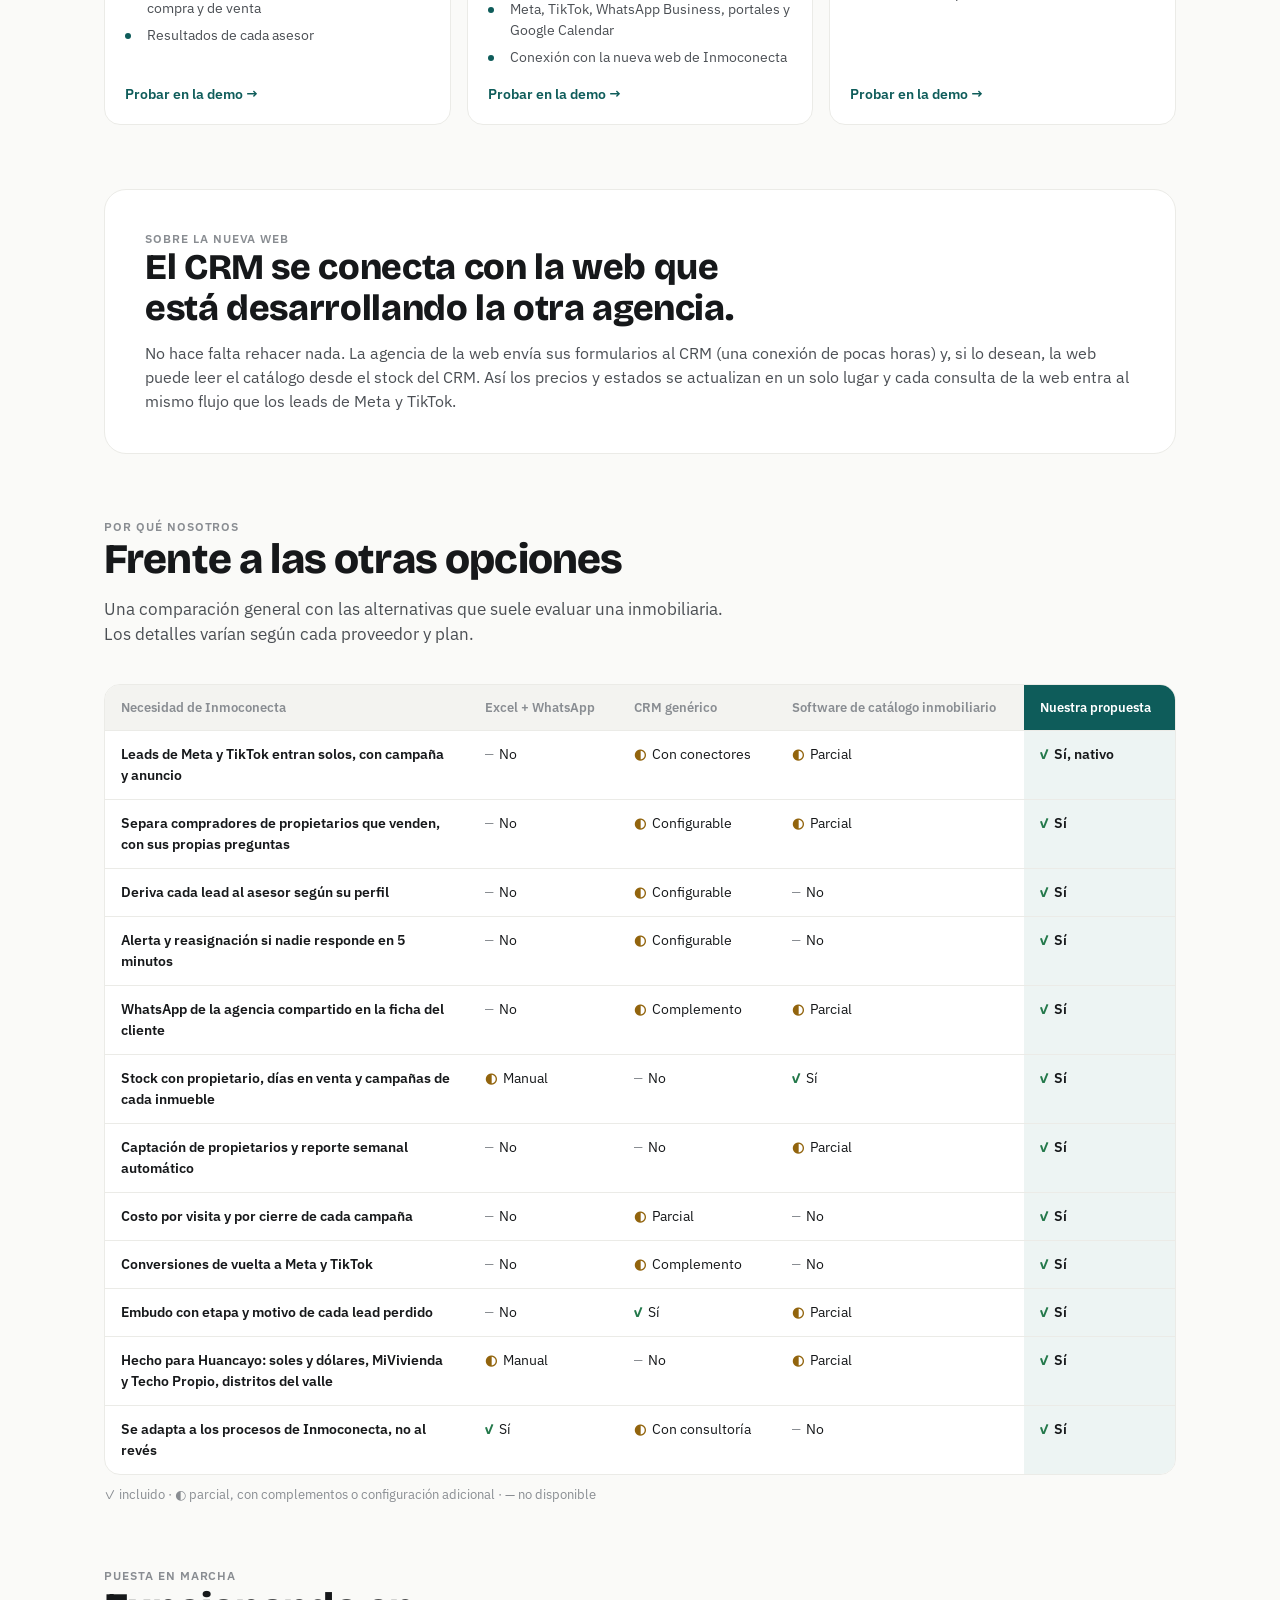
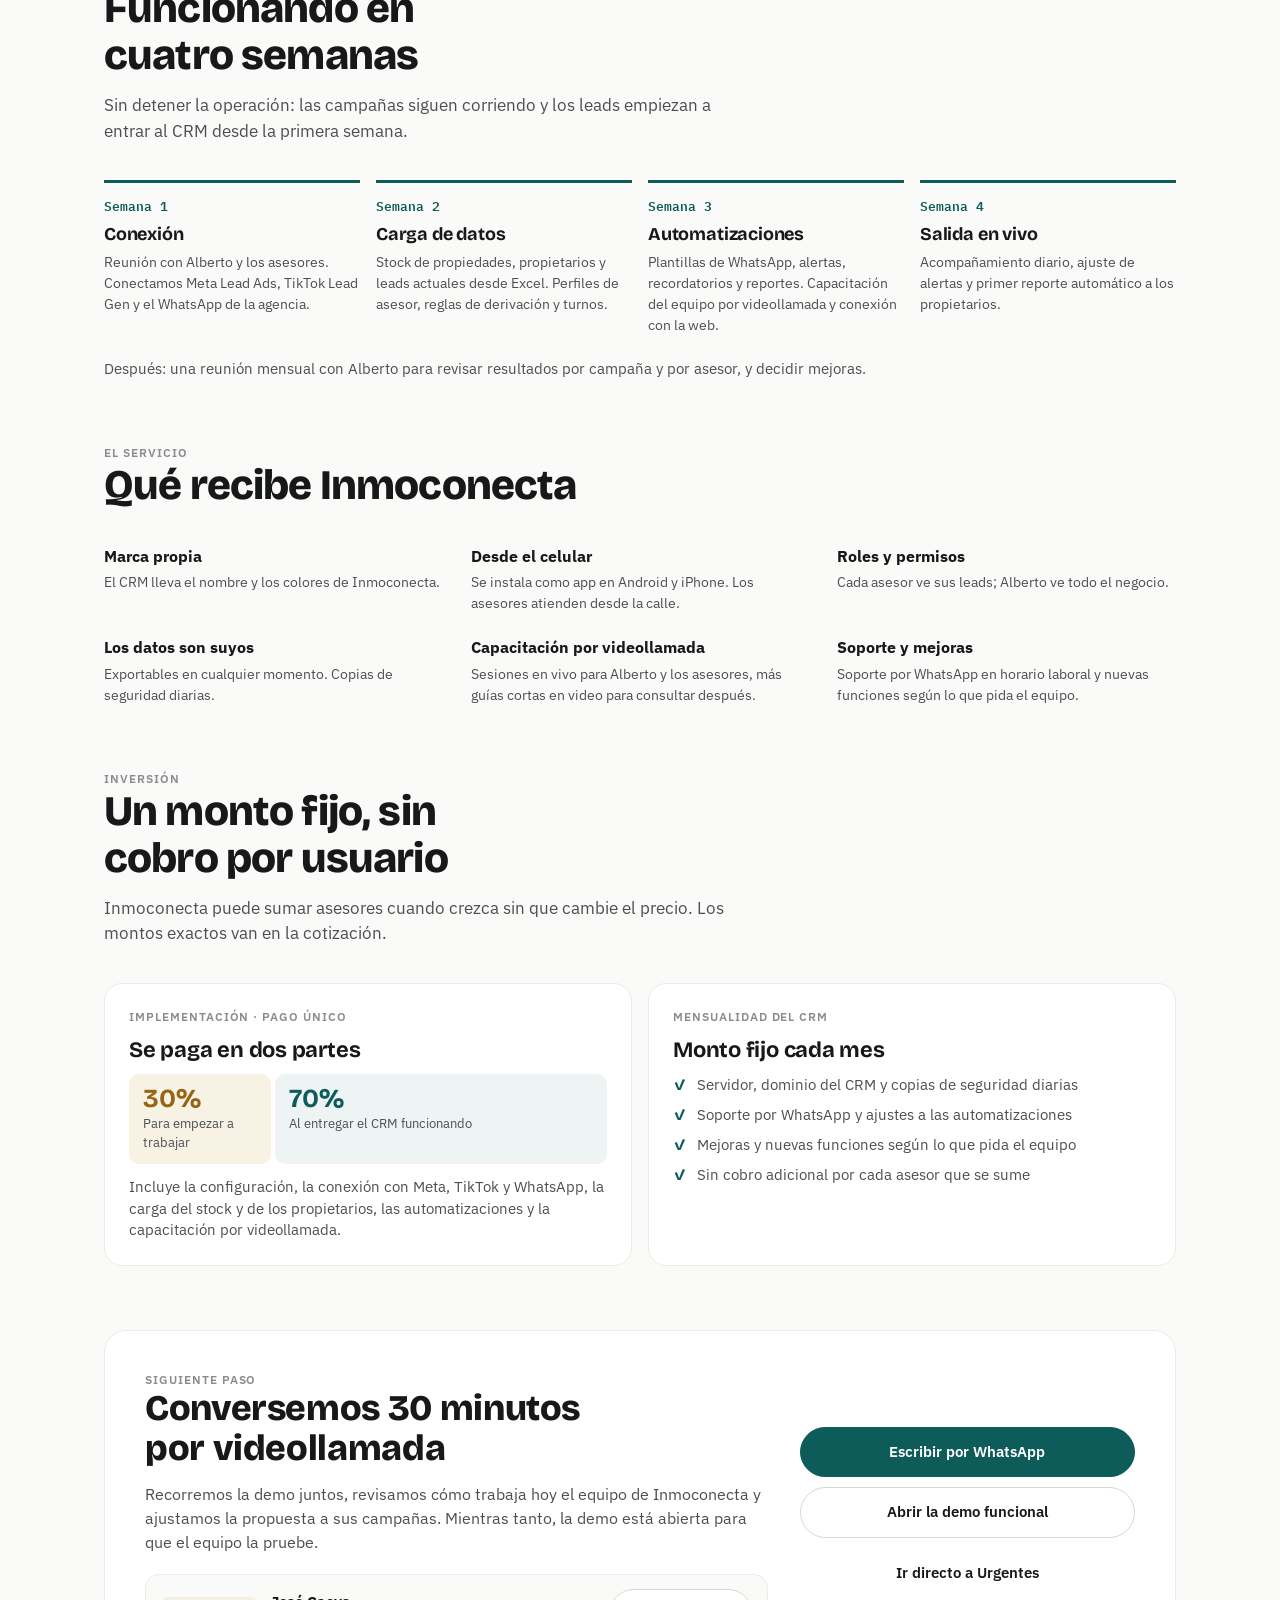
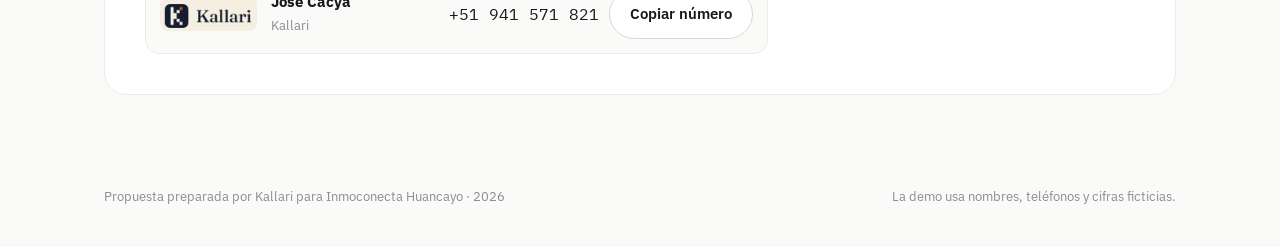
==== commit 8d8e315a: "Paleta blanca y elegante en la propuesta y la demo - Fondo casi blanco, superficies blancas con líne" ====
--- a/site/index.html
+++ b/site/index.html
@@ -10,10 +10,8 @@
 <link rel="stylesheet" href="https://fonts.googleapis.com/css2?family=Bricolage+Grotesque:opsz,wght@12..96,500;12..96,700;12..96,800&family=IBM+Plex+Mono:wght@400;500;600&family=IBM+Plex+Sans:wght@400;500;600;700&display=swap">
 <link rel="stylesheet" href="assets/base.css">
 <style>
-  /* Layout: columna de lectura de 1120px; una sola banda oscura (el recorrido del lead) como momento fuerte. */
-  :root { --band: #0f1f1e; --band-ink: #e3eeec; --band-muted: #93aaa6; --band-line: #274140; --band-accent: #6fd6cc; }
-  @media (prefers-color-scheme: dark) { :root:not([data-theme="light"]) { --band: #071010; --band-line: #1d3130; } }
-  :root[data-theme="dark"] { --band: #071010; --band-line: #1d3130; }
+  /* Layout: columna de lectura de 1120px, todo en blanco; la banda del recorrido se separa con un gris muy claro. */
+  :root { --band: #f3f3f0; --band-ink: var(--ink); --band-muted: var(--ink-2); --band-line: var(--line-strong); --band-accent: var(--accent); }
 
   .wrap { max-width: 1120px; margin: 0 auto; padding-inline: 24px; }
   header.bar { padding-block: 18px; }
@@ -73,14 +71,14 @@
 
   /* Banda del recorrido */
   .band { background: var(--band); color: var(--band-ink); }
-  .band h2.sec { color: #fff; }
+  .band h2.sec { color: var(--ink); }
   .band p.intro { color: var(--band-muted); }
   .flow { list-style: none; margin: 0; padding: 0; display: grid; grid-template-columns: repeat(6, minmax(0, 1fr)); gap: 0; counter-reset: s; }
   .flow li { position: relative; padding: 0 16px 0 0; counter-increment: s; }
   .flow li::before { content: counter(s, decimal-leading-zero); font-family: var(--font-mono); font-size: 12px; color: var(--band-accent); display: block; margin-bottom: 10px; }
   .flow li::after { content: ""; position: absolute; top: 7px; left: 30px; right: 10px; height: 1px; background: var(--band-line); }
   .flow li:last-child::after { display: none; }
-  .flow b { display: block; font-family: var(--font-display); font-size: 17px; color: #fff; margin-bottom: 6px; line-height: 1.2; }
+  .flow b { display: block; font-family: var(--font-display); font-size: 17px; color: var(--ink); margin-bottom: 6px; line-height: 1.2; }
   .flow span { font-size: 13.5px; color: var(--band-muted); display: block; }
   .flow .time { font-family: var(--font-mono); font-size: 12px; color: var(--band-accent); margin-top: 8px; }
   .loop { margin-top: 36px; border: 1px dashed var(--band-line); border-radius: 14px; padding: 16px 18px; display: flex; gap: 14px; align-items: flex-start; }
--- a/site/assets/base.css
+++ b/site/assets/base.css
@@ -1,99 +1,40 @@
 /* Sistema visual compartido: propuesta + demo.
-   Concepto: valle del Mantaro — tinta petróleo profunda, acento verde-azulado de laguna andina,
-   dorado de ichu para lo que merece atención. Superficies frías, tipografía con carácter en títulos. */
+   Concepto: blanco limpio y elegante. Fondo casi blanco, superficies blancas con líneas finas,
+   tinta casi negra y un solo acento verde petróleo profundo. Siempre en modo claro (elección de diseño). */
 :root {
-  --bg: #eef2f1;
+  color-scheme: light;
+  --bg: #fafaf8;
   --surface: #ffffff;
-  --surface-2: #e4eae9;
-  --surface-3: #d8e0de;
-  --ink: #0f1f1e;
-  --ink-2: #455654;
-  --muted: #6f807d;
-  --line: #d2dbd9;
-  --line-strong: #b7c3c1;
-  --accent: #0a6b6a;
-  --accent-hover: #075554;
+  --surface-2: #f3f3f0;
+  --surface-3: #e6e6e1;
+  --ink: #16181a;
+  --ink-2: #4b4f54;
+  --muted: #898d92;
+  --line: #ebebe7;
+  --line-strong: #d8d8d2;
+  --accent: #0e5c5a;
+  --accent-hover: #0a4846;
   --accent-ink: #ffffff;
-  --accent-soft: #d3ebe8;
-  --gold: #a86f00;
-  --gold-soft: #f6e8c7;
-  --ok: #1b7a3c;
-  --ok-soft: #d8efdf;
-  --warn: #9a6200;
-  --warn-soft: #fbecc8;
-  --crit: #c02b2b;
-  --crit-soft: #fadcdc;
+  --accent-soft: #edf4f3;
+  --gold: #946613;
+  --gold-soft: #f8f2e4;
+  --ok: #23784a;
+  --ok-soft: #ebf5ef;
+  --warn: #92640d;
+  --warn-soft: #fbf4e3;
+  --crit: #b33434;
+  --crit-soft: #fbeeee;
   --crit-deep: #7d1515;
   --series-1: #2a78d6;
   --series-2: #eb6834;
   --series-3: #1baf7a;
-  --shadow: 0 1px 2px rgba(15, 31, 30, .06), 0 8px 24px -12px rgba(15, 31, 30, .18);
+  --shadow: 0 1px 2px rgba(22, 24, 26, .04), 0 12px 32px -16px rgba(22, 24, 26, .14);
   --font-display: "Bricolage Grotesque", "Avenir Next", "Segoe UI", system-ui, sans-serif;
   --font-body: "IBM Plex Sans", "Segoe UI", system-ui, -apple-system, sans-serif;
   --font-mono: "IBM Plex Mono", ui-monospace, "SFMono-Regular", Menlo, monospace;
   --r-sm: 6px;
   --r-md: 10px;
   --r-lg: 16px;
-}
-@media (prefers-color-scheme: dark) {
-  :root:not([data-theme="light"]) {
-    --bg: #0b1414;
-    --surface: #121e1e;
-    --surface-2: #192828;
-    --surface-3: #213333;
-    --ink: #e5eeec;
-    --ink-2: #a8b9b6;
-    --muted: #7d908d;
-    --line: #253736;
-    --line-strong: #35494a;
-    --accent: #3cbcb1;
-    --accent-hover: #5fd0c6;
-    --accent-ink: #042221;
-    --accent-soft: #123a38;
-    --gold: #e3ab35;
-    --gold-soft: #3a2c10;
-    --ok: #47c173;
-    --ok-soft: #133321;
-    --warn: #e7a63c;
-    --warn-soft: #3a2a0e;
-    --crit: #f06767;
-    --crit-soft: #3e1717;
-    --crit-deep: #ff9a9a;
-    --series-1: #3987e5;
-    --series-2: #d95926;
-    --series-3: #199e70;
-    --shadow: 0 1px 2px rgba(0, 0, 0, .4), 0 10px 30px -14px rgba(0, 0, 0, .7);
-    color-scheme: dark;
-  }
-}
-:root[data-theme="dark"] {
-  --bg: #0b1414;
-  --surface: #121e1e;
-  --surface-2: #192828;
-  --surface-3: #213333;
-  --ink: #e5eeec;
-  --ink-2: #a8b9b6;
-  --muted: #7d908d;
-  --line: #253736;
-  --line-strong: #35494a;
-  --accent: #3cbcb1;
-  --accent-hover: #5fd0c6;
-  --accent-ink: #042221;
-  --accent-soft: #123a38;
-  --gold: #e3ab35;
-  --gold-soft: #3a2c10;
-  --ok: #47c173;
-  --ok-soft: #133321;
-  --warn: #e7a63c;
-  --warn-soft: #3a2a0e;
-  --crit: #f06767;
-  --crit-soft: #3e1717;
-  --crit-deep: #ff9a9a;
-  --series-1: #3987e5;
-  --series-2: #d95926;
-  --series-3: #199e70;
-  --shadow: 0 1px 2px rgba(0, 0, 0, .4), 0 10px 30px -14px rgba(0, 0, 0, .7);
-  color-scheme: dark;
 }
 
 *, *::before, *::after { box-sizing: border-box; }
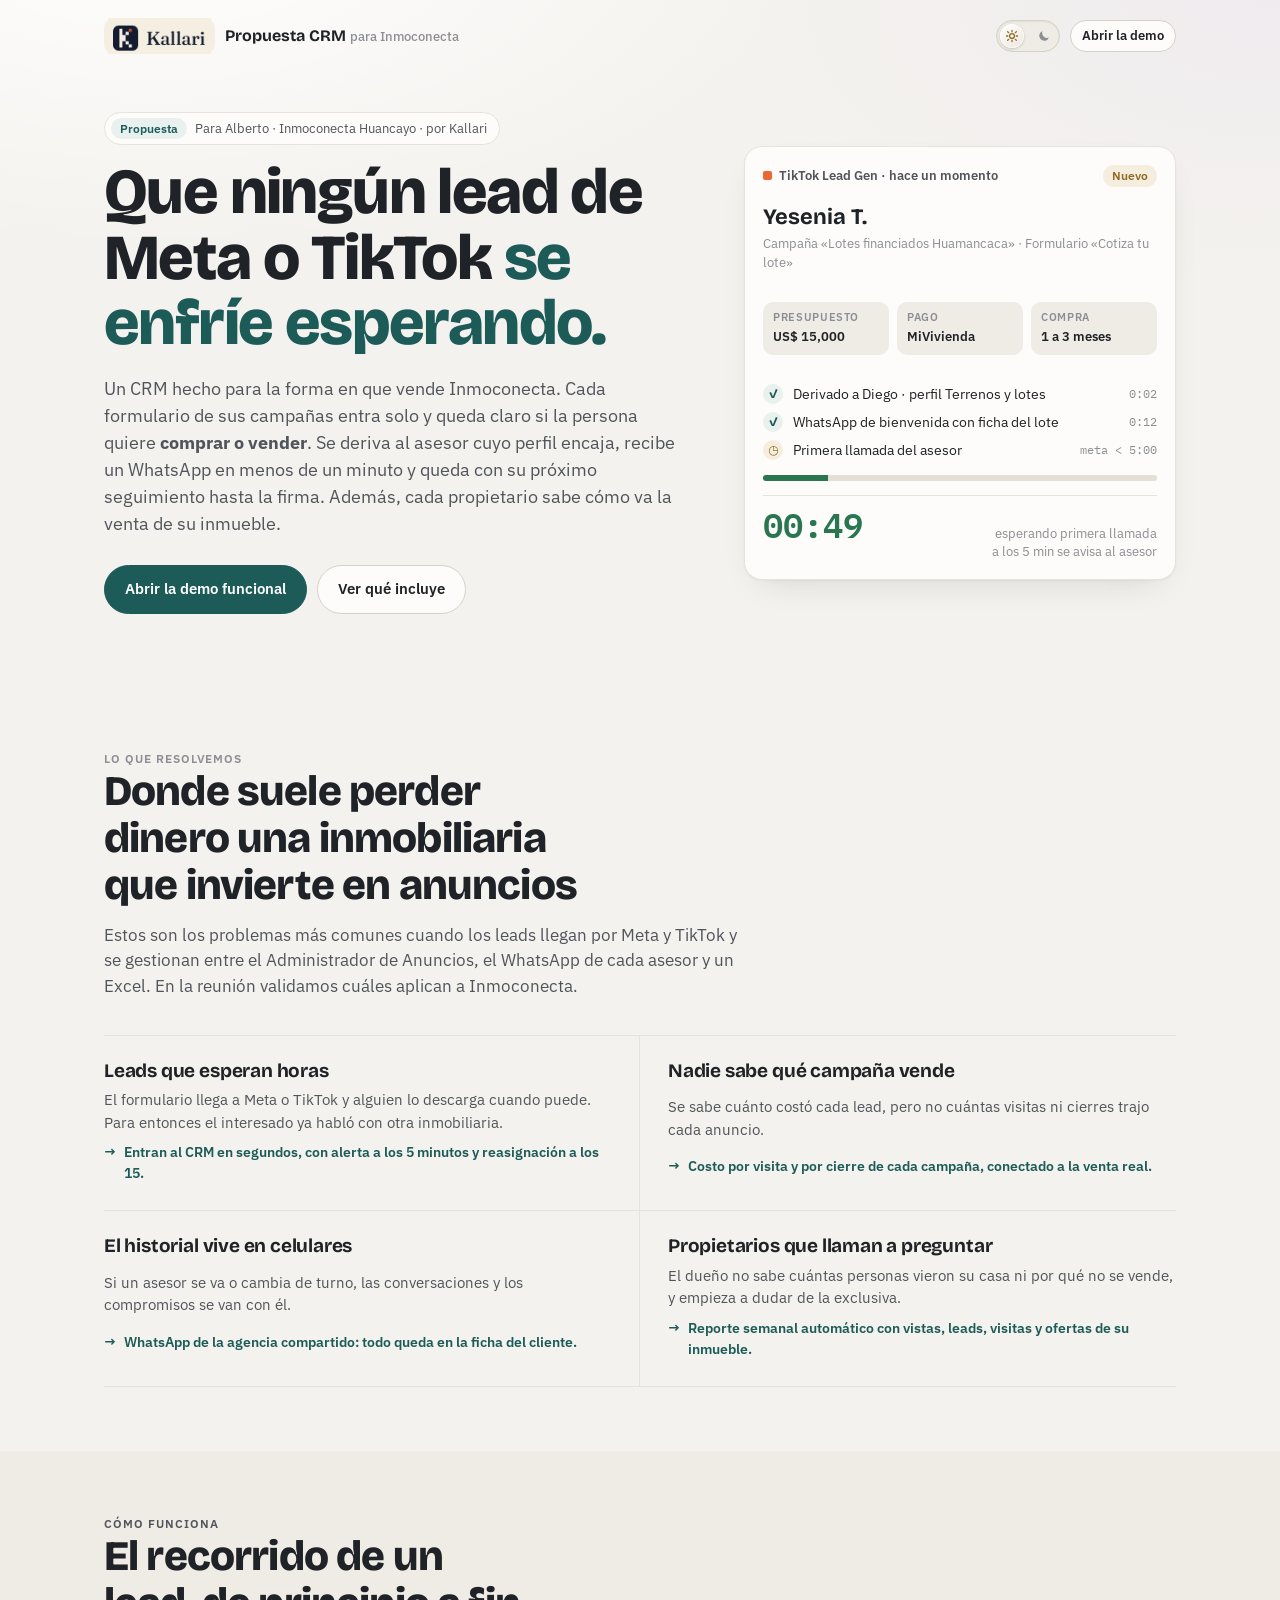
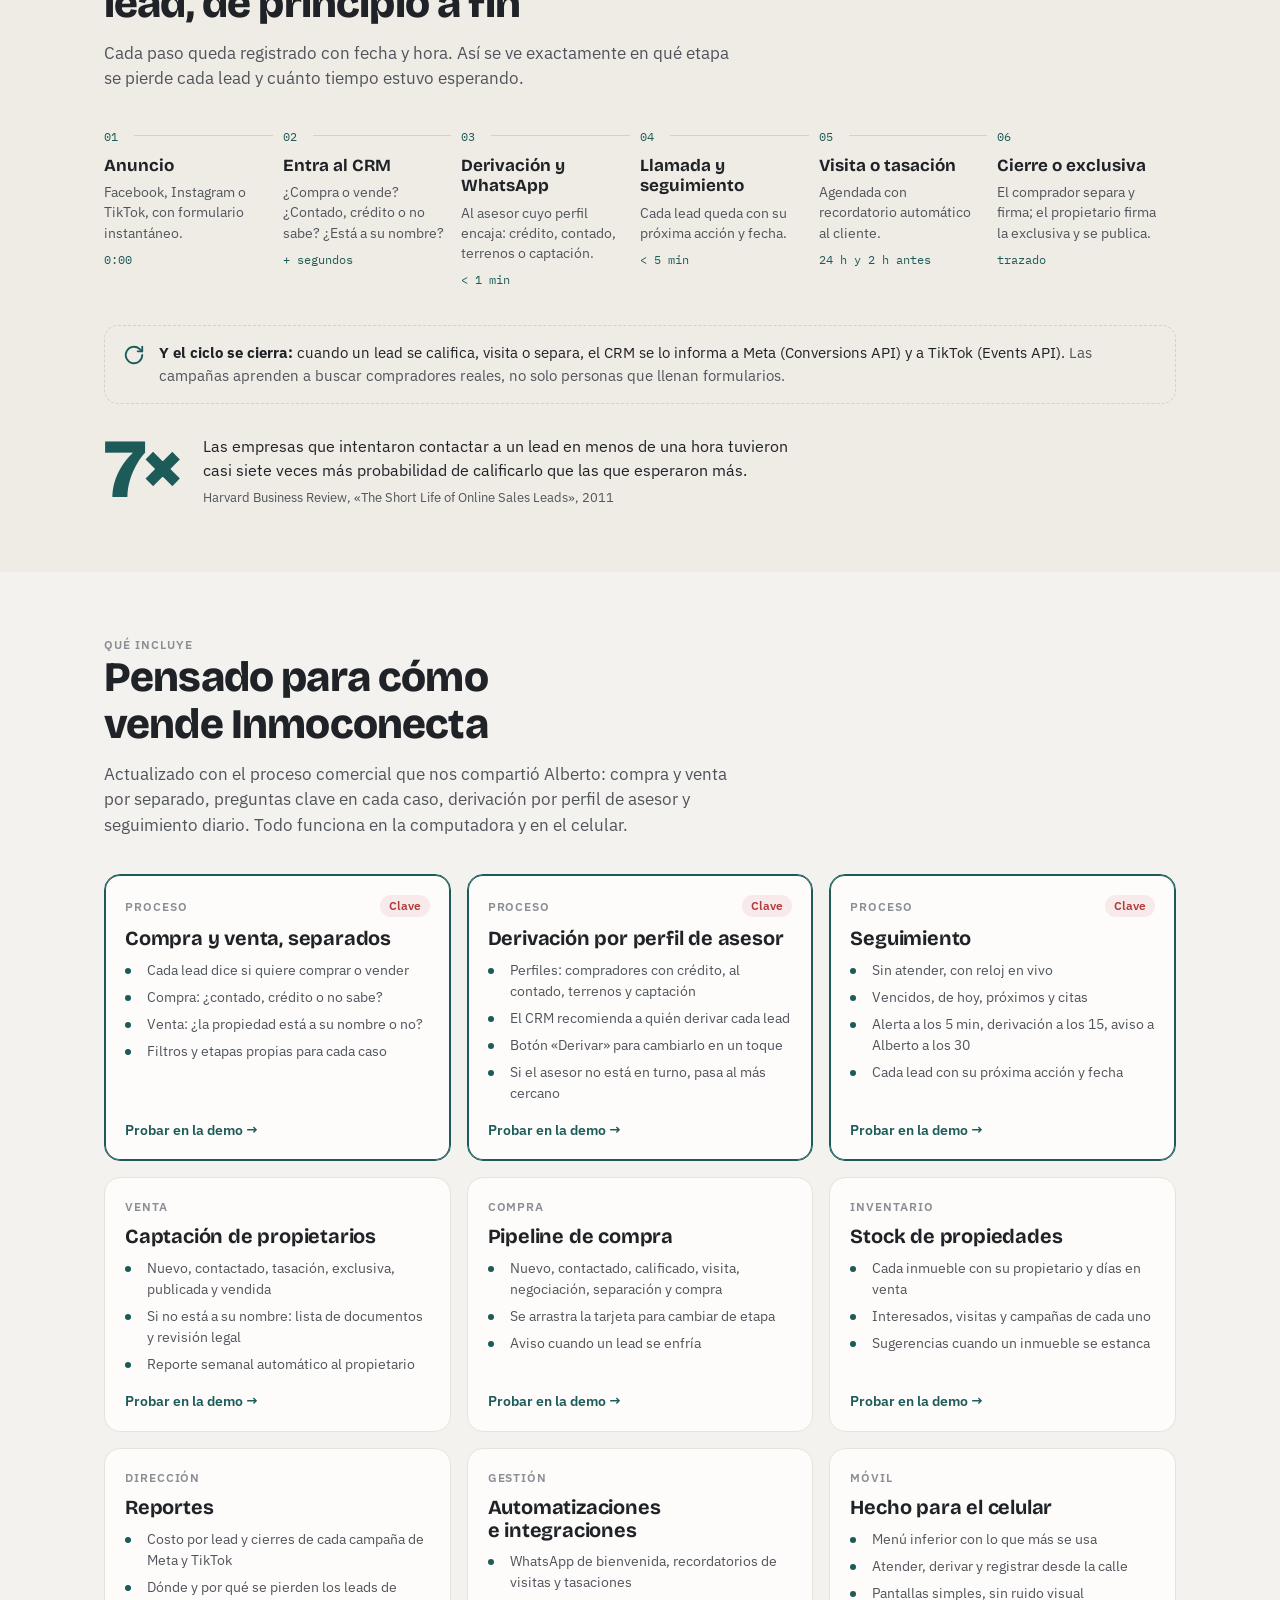
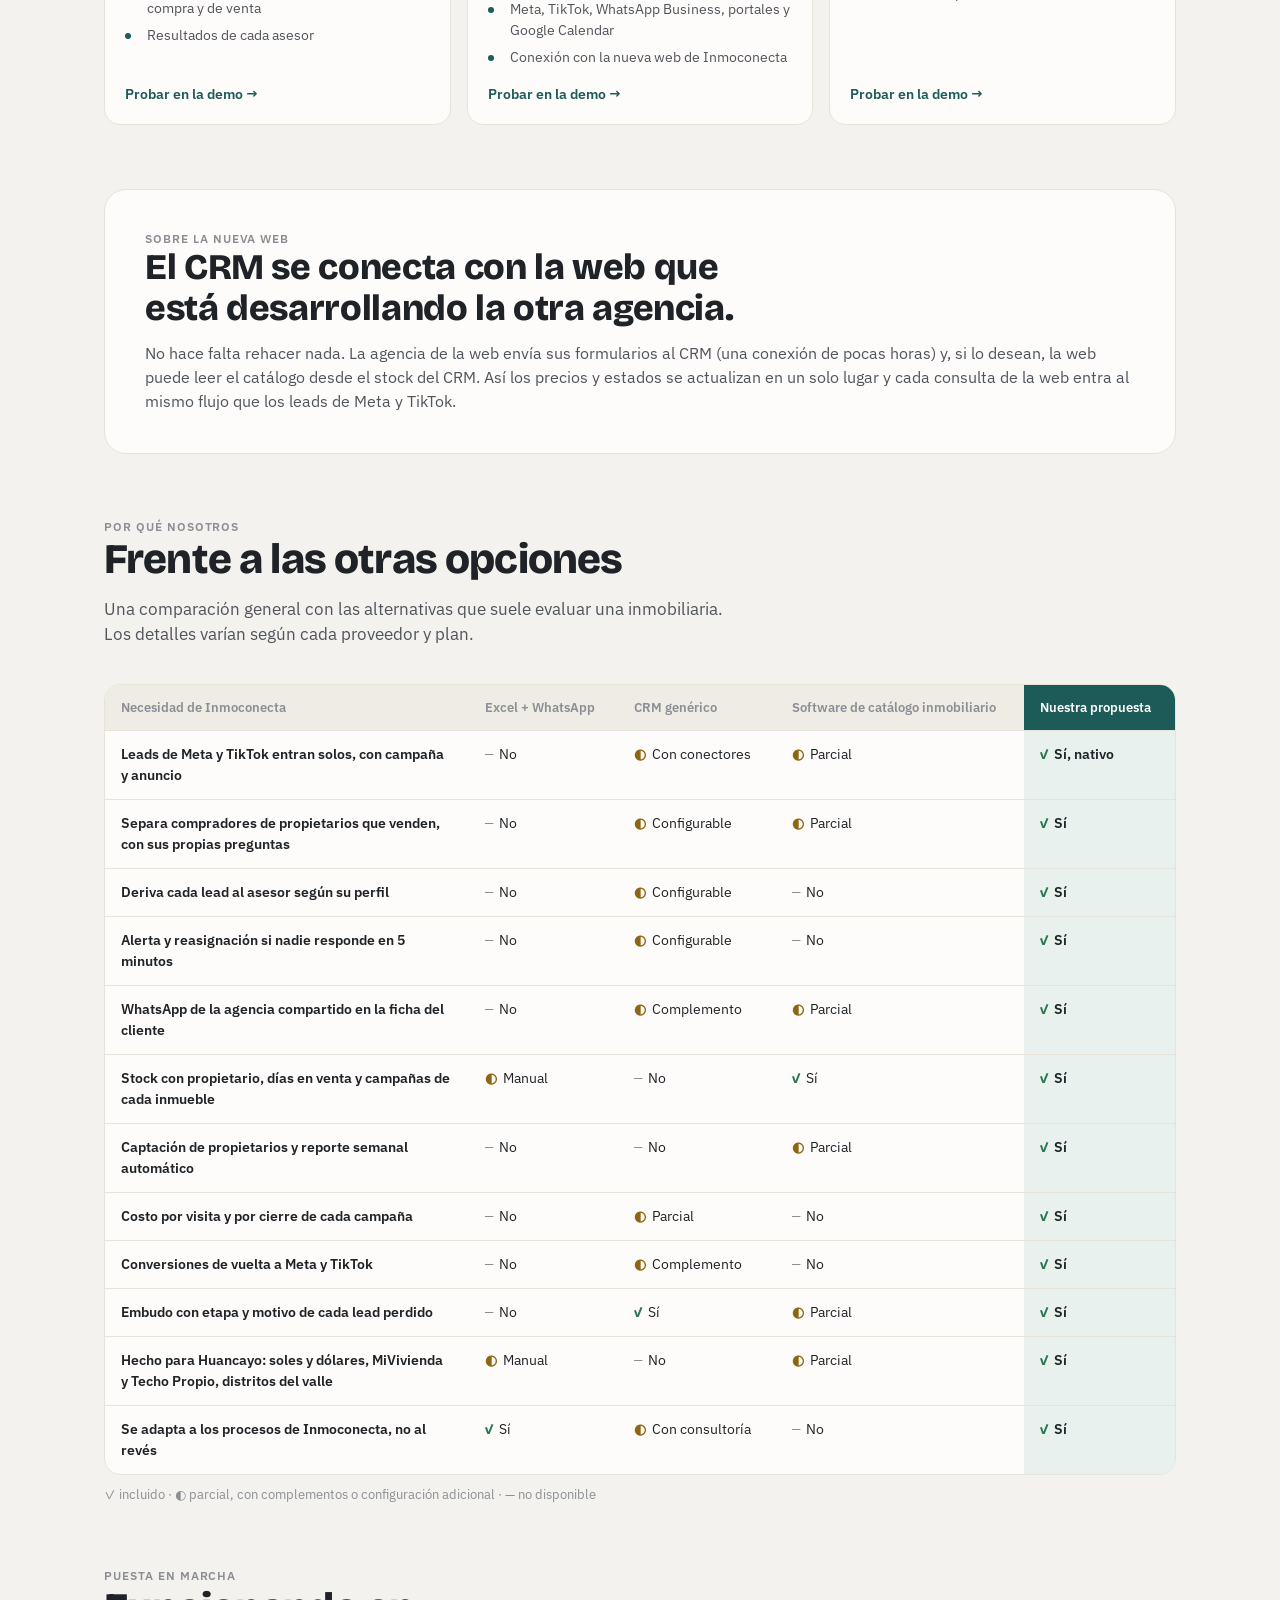
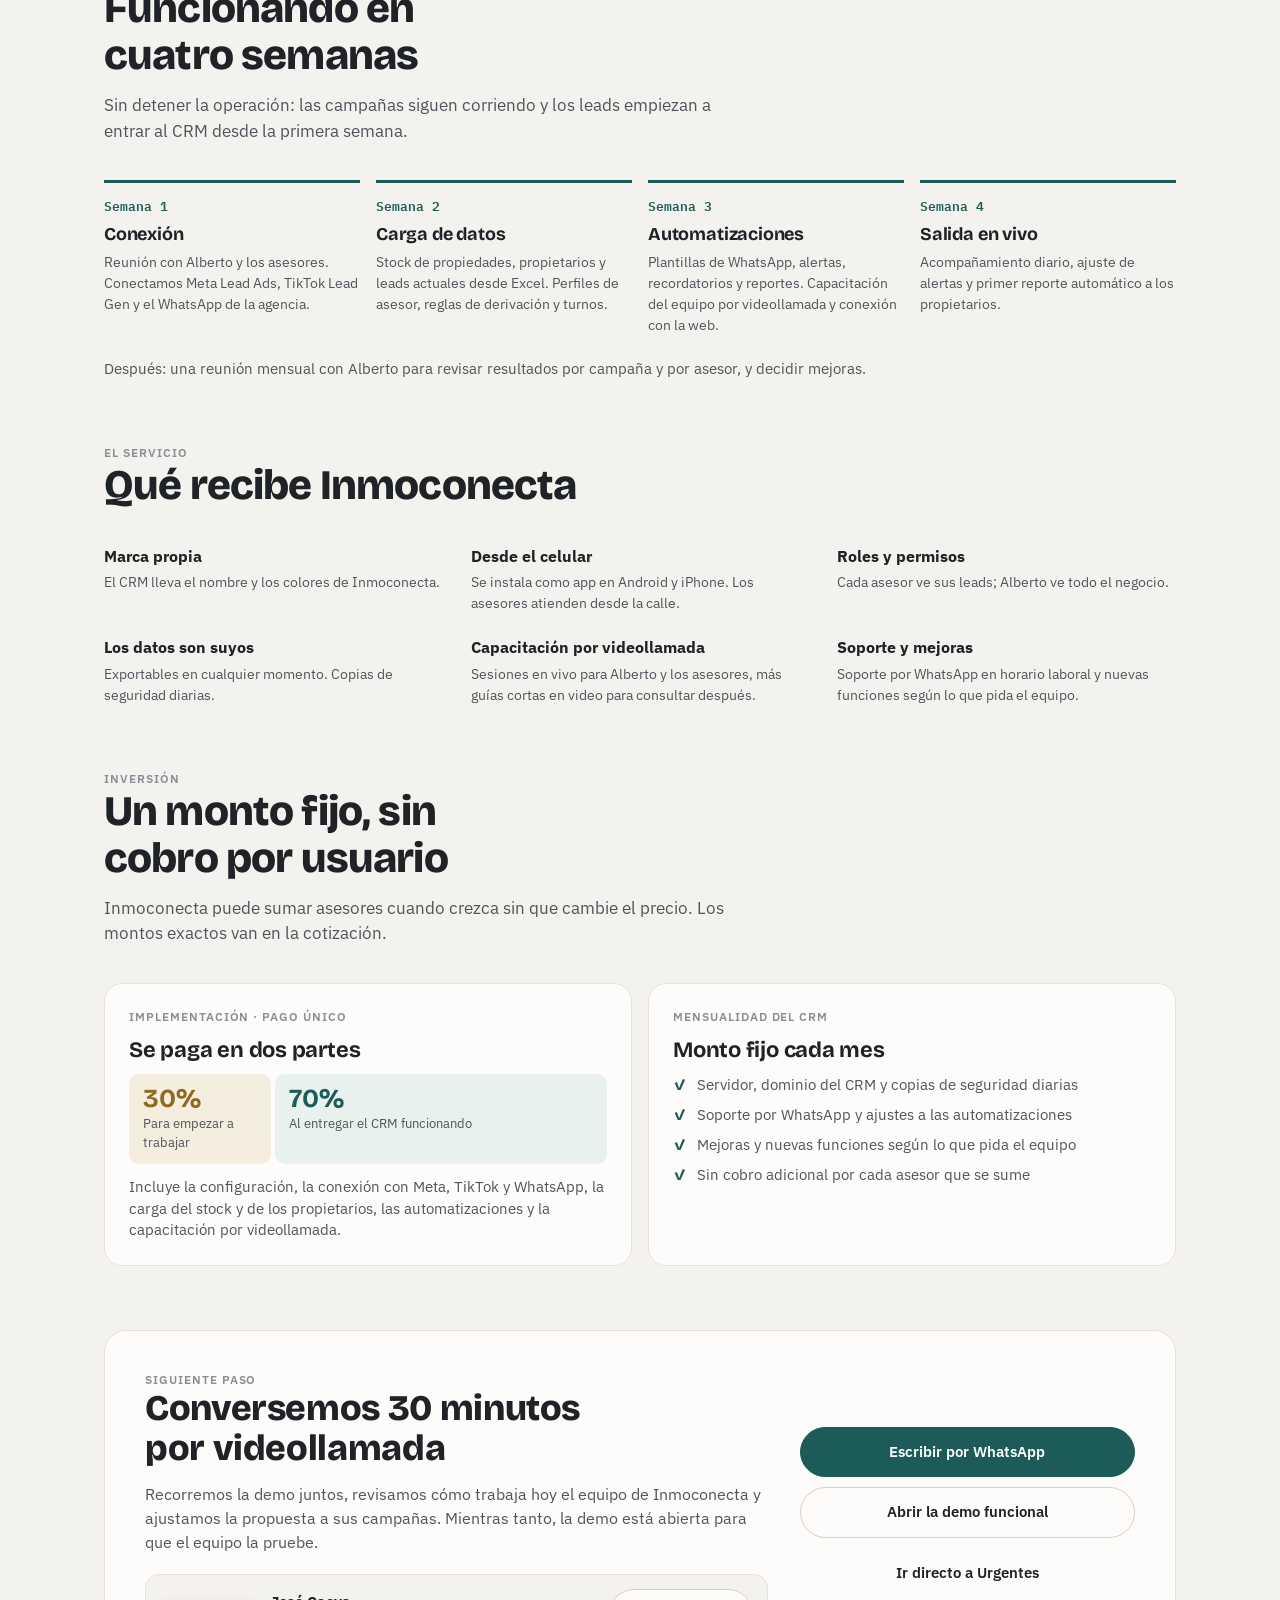
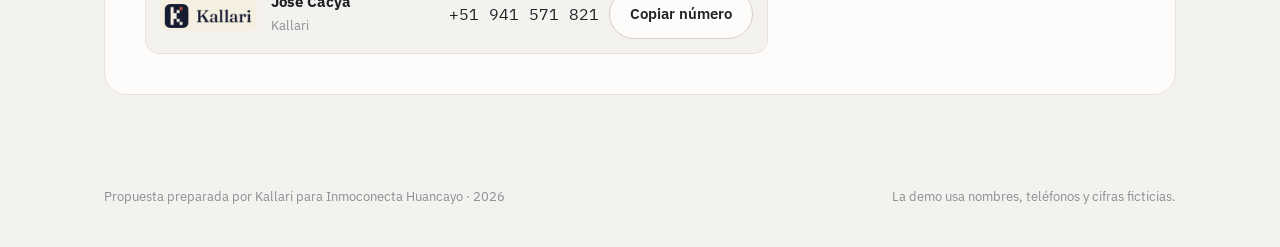
==== commit b9c06a78: "Tonos perla y botón de modo claro/oscuro - Paleta perla: fondo nácar con brillo suave, superficies b" ====
--- a/site/index.html
+++ b/site/index.html
@@ -9,9 +9,10 @@
 <link rel="preconnect" href="https://fonts.gstatic.com" crossorigin>
 <link rel="stylesheet" href="https://fonts.googleapis.com/css2?family=Bricolage+Grotesque:opsz,wght@12..96,500;12..96,700;12..96,800&family=IBM+Plex+Mono:wght@400;500;600&family=IBM+Plex+Sans:wght@400;500;600;700&display=swap">
 <link rel="stylesheet" href="assets/base.css">
+<script src="assets/theme.js"></script>
 <style>
   /* Layout: columna de lectura de 1120px, todo en blanco; la banda del recorrido se separa con un gris muy claro. */
-  :root { --band: #f3f3f0; --band-ink: var(--ink); --band-muted: var(--ink-2); --band-line: var(--line-strong); --band-accent: var(--accent); }
+  :root { --band: var(--surface-2); --band-ink: var(--ink); --band-muted: var(--ink-2); --band-line: var(--line-strong); --band-accent: var(--accent); }
 
   .wrap { max-width: 1120px; margin: 0 auto; padding-inline: 24px; }
   header.bar { padding-block: 18px; }
@@ -141,6 +142,7 @@
   footer .wrap { display: flex; justify-content: space-between; gap: 12px; flex-wrap: wrap; }
 
 
+  .bar-actions { display: flex; align-items: center; gap: 10px; }
   .logo .kallari { display: inline-flex; background: #f5efe2; border-radius: 10px; padding: 0 4px; line-height: 0; }
   .logo .kallari img { height: 36px; width: auto; }
   .logo-for { font-size: 16px; }
@@ -201,7 +203,7 @@
 <header class="bar">
   <div class="wrap">
     <div class="logo"><span class="kallari"><img src="assets/kallari-logo.png" width="123" height="43" alt="Kallari"></span><span class="logo-for">Propuesta CRM <small>para Inmoconecta</small></span></div>
-    <a class="btn sm" href="demo.html">Abrir la demo</a>
+    <div class="bar-actions"><button type="button" class="theme-toggle" data-theme-toggle></button><a class="btn sm" href="demo.html">Abrir la demo</a></div>
   </div>
 </header>
 
--- a/site/assets/base.css
+++ b/site/assets/base.css
@@ -1,34 +1,37 @@
 /* Sistema visual compartido: propuesta + demo.
-   Concepto: blanco limpio y elegante. Fondo casi blanco, superficies blancas con líneas finas,
-   tinta casi negra y un solo acento verde petróleo profundo. Siempre en modo claro (elección de diseño). */
+   Concepto «perla»: fondo nácar con un brillo suave, superficies blanco perla, tinta grafito
+   y un acento verde petróleo. El modo noche invierte a grafito profundo con texto perla.
+   El tema lo elige la persona con el interruptor (atributo data-theme en <html>). */
 :root {
   color-scheme: light;
-  --bg: #fafaf8;
-  --surface: #ffffff;
-  --surface-2: #f3f3f0;
-  --surface-3: #e6e6e1;
-  --ink: #16181a;
-  --ink-2: #4b4f54;
-  --muted: #898d92;
-  --line: #ebebe7;
-  --line-strong: #d8d8d2;
-  --accent: #0e5c5a;
-  --accent-hover: #0a4846;
+  --bg: #f4f2ee;
+  --bg-sheen: radial-gradient(1100px 520px at 12% -8%, rgba(255,255,255,.95) 0%, rgba(255,255,255,0) 62%), radial-gradient(900px 480px at 100% 0%, rgba(236,230,240,.55) 0%, rgba(236,230,240,0) 60%);
+  --surface: #fdfcfa;
+  --surface-2: #efece6;
+  --surface-3: #e3dfd7;
+  --ink: #1f2226;
+  --ink-2: #50545b;
+  --muted: #8b8e94;
+  --line: #e7e3db;
+  --line-strong: #d6d1c7;
+  --accent: #1c5b58;
+  --accent-hover: #144745;
   --accent-ink: #ffffff;
-  --accent-soft: #edf4f3;
-  --gold: #946613;
-  --gold-soft: #f8f2e4;
-  --ok: #23784a;
-  --ok-soft: #ebf5ef;
-  --warn: #92640d;
-  --warn-soft: #fbf4e3;
-  --crit: #b33434;
-  --crit-soft: #fbeeee;
+  --accent-soft: #e9f1ef;
+  --gold: #8f6a24;
+  --gold-soft: #f5eedf;
+  --ok: #2a7650;
+  --ok-soft: #e8f2ec;
+  --warn: #8e6512;
+  --warn-soft: #f8f0dd;
+  --crit: #b13b3b;
+  --crit-soft: #f8eaea;
+  --crit-line: #ecd0d0;
   --crit-deep: #7d1515;
   --series-1: #2a78d6;
   --series-2: #eb6834;
   --series-3: #1baf7a;
-  --shadow: 0 1px 2px rgba(22, 24, 26, .04), 0 12px 32px -16px rgba(22, 24, 26, .14);
+  --shadow: 0 1px 2px rgba(31, 34, 38, .04), 0 14px 34px -18px rgba(31, 34, 38, .18);
   --font-display: "Bricolage Grotesque", "Avenir Next", "Segoe UI", system-ui, sans-serif;
   --font-body: "IBM Plex Sans", "Segoe UI", system-ui, -apple-system, sans-serif;
   --font-mono: "IBM Plex Mono", ui-monospace, "SFMono-Regular", Menlo, monospace;
@@ -36,12 +39,45 @@
   --r-md: 10px;
   --r-lg: 16px;
 }
+:root[data-theme="dark"] {
+  color-scheme: dark;
+  --bg: #121315;
+  --bg-sheen: radial-gradient(1100px 520px at 12% -8%, rgba(120,150,146,.10) 0%, rgba(120,150,146,0) 62%), radial-gradient(900px 480px at 100% 0%, rgba(150,140,170,.08) 0%, rgba(150,140,170,0) 60%);
+  --surface: #1a1c1f;
+  --surface-2: #232529;
+  --surface-3: #2e3135;
+  --ink: #eeebe5;
+  --ink-2: #b9b6b0;
+  --muted: #85858a;
+  --line: #2a2c30;
+  --line-strong: #3a3d42;
+  --accent: #7cc6bd;
+  --accent-hover: #9ad6ce;
+  --accent-ink: #0f1a19;
+  --accent-soft: #1d2d2c;
+  --gold: #d8b36a;
+  --gold-soft: #2e281b;
+  --ok: #6fc394;
+  --ok-soft: #1a2b22;
+  --warn: #dcae5a;
+  --warn-soft: #2f2716;
+  --crit: #ee8282;
+  --crit-soft: #321e1f;
+  --crit-line: #4a2a2b;
+  --crit-deep: #ffb0b0;
+  --series-1: #3987e5;
+  --series-2: #d95926;
+  --series-3: #199e70;
+  --shadow: 0 1px 2px rgba(0, 0, 0, .35), 0 14px 34px -18px rgba(0, 0, 0, .7);
+}
 
 *, *::before, *::after { box-sizing: border-box; }
 html { -webkit-text-size-adjust: 100%; }
 body {
   margin: 0;
   background: var(--bg);
+  background-image: var(--bg-sheen);
+  background-attachment: fixed;
   color: var(--ink);
   font-family: var(--font-body);
   font-size: 15px;
@@ -86,3 +122,26 @@
 @media (prefers-reduced-motion: reduce) {
   *, *::before, *::after { animation-duration: .01ms !important; animation-iteration-count: 1 !important; transition-duration: .01ms !important; }
 }
+
+/* ---------- Interruptor de tema (sol / luna) ---------- */
+.theme-toggle {
+  position: relative; display: inline-flex; align-items: center; justify-content: space-between;
+  width: 64px; height: 32px; padding: 0 8px; border-radius: 999px; cursor: pointer; flex: none;
+  border: 1px solid var(--line-strong); background: var(--surface-2);
+  box-shadow: inset 0 1px 2px rgba(0,0,0,.06);
+  transition: background .3s, border-color .3s;
+}
+.theme-toggle svg { width: 14px; height: 14px; position: relative; z-index: 1; transition: color .3s, opacity .3s; }
+.theme-toggle .sun { color: var(--gold); }
+.theme-toggle .moon { color: var(--muted); }
+.theme-toggle .knob {
+  position: absolute; top: 3px; left: 3px; width: 24px; height: 24px; border-radius: 50%;
+  background: linear-gradient(145deg, #ffffff, #ece7de);
+  box-shadow: 0 1px 3px rgba(0,0,0,.18), inset 0 0 0 1px rgba(255,255,255,.6);
+  transition: transform .35s cubic-bezier(.3,1.4,.5,1), background .3s;
+}
+.theme-toggle:hover { border-color: var(--accent); }
+:root[data-theme="dark"] .theme-toggle .knob { transform: translateX(32px); background: linear-gradient(145deg, #3a3e44, #24272b); box-shadow: 0 1px 3px rgba(0,0,0,.5), inset 0 0 0 1px rgba(255,255,255,.08); }
+:root[data-theme="dark"] .theme-toggle .sun { color: var(--muted); }
+:root[data-theme="dark"] .theme-toggle .moon { color: #e6dcc0; }
+.theme-switching, .theme-switching * { transition: background-color .35s, color .35s, border-color .35s !important; }
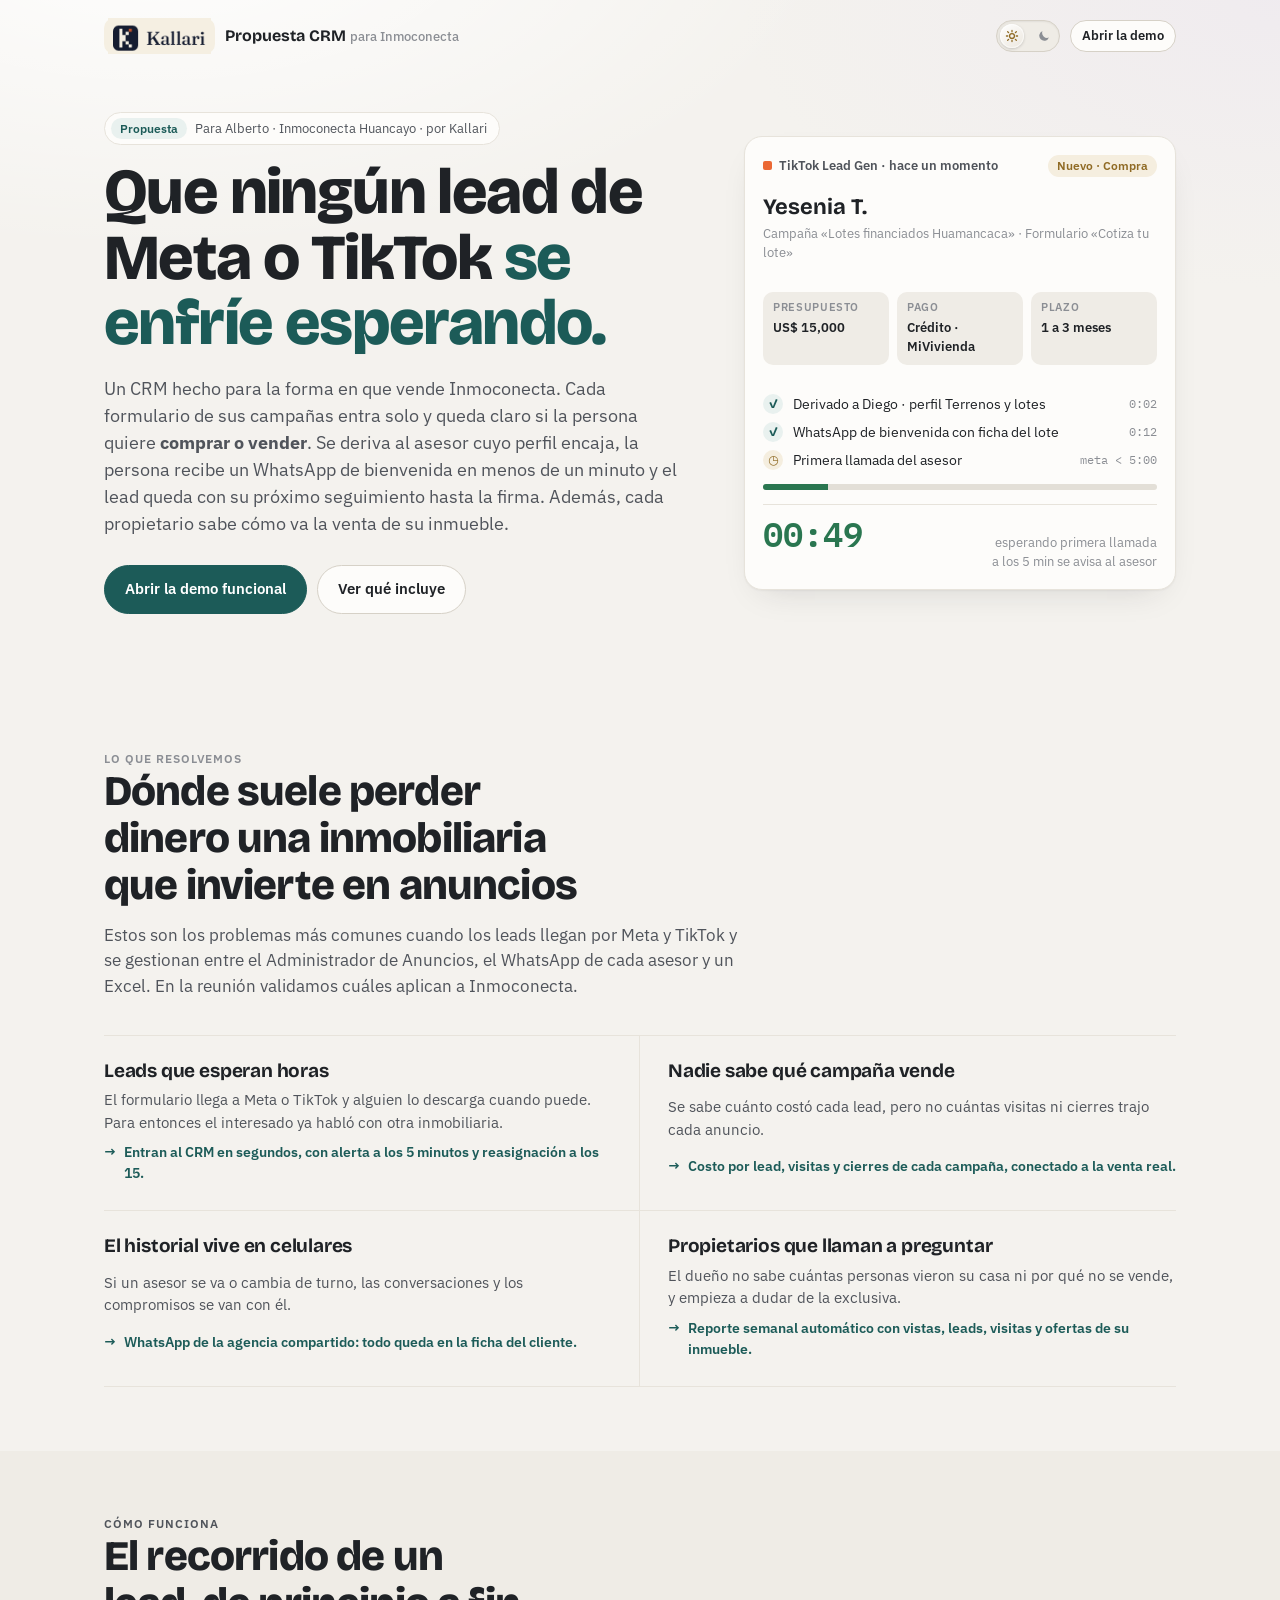
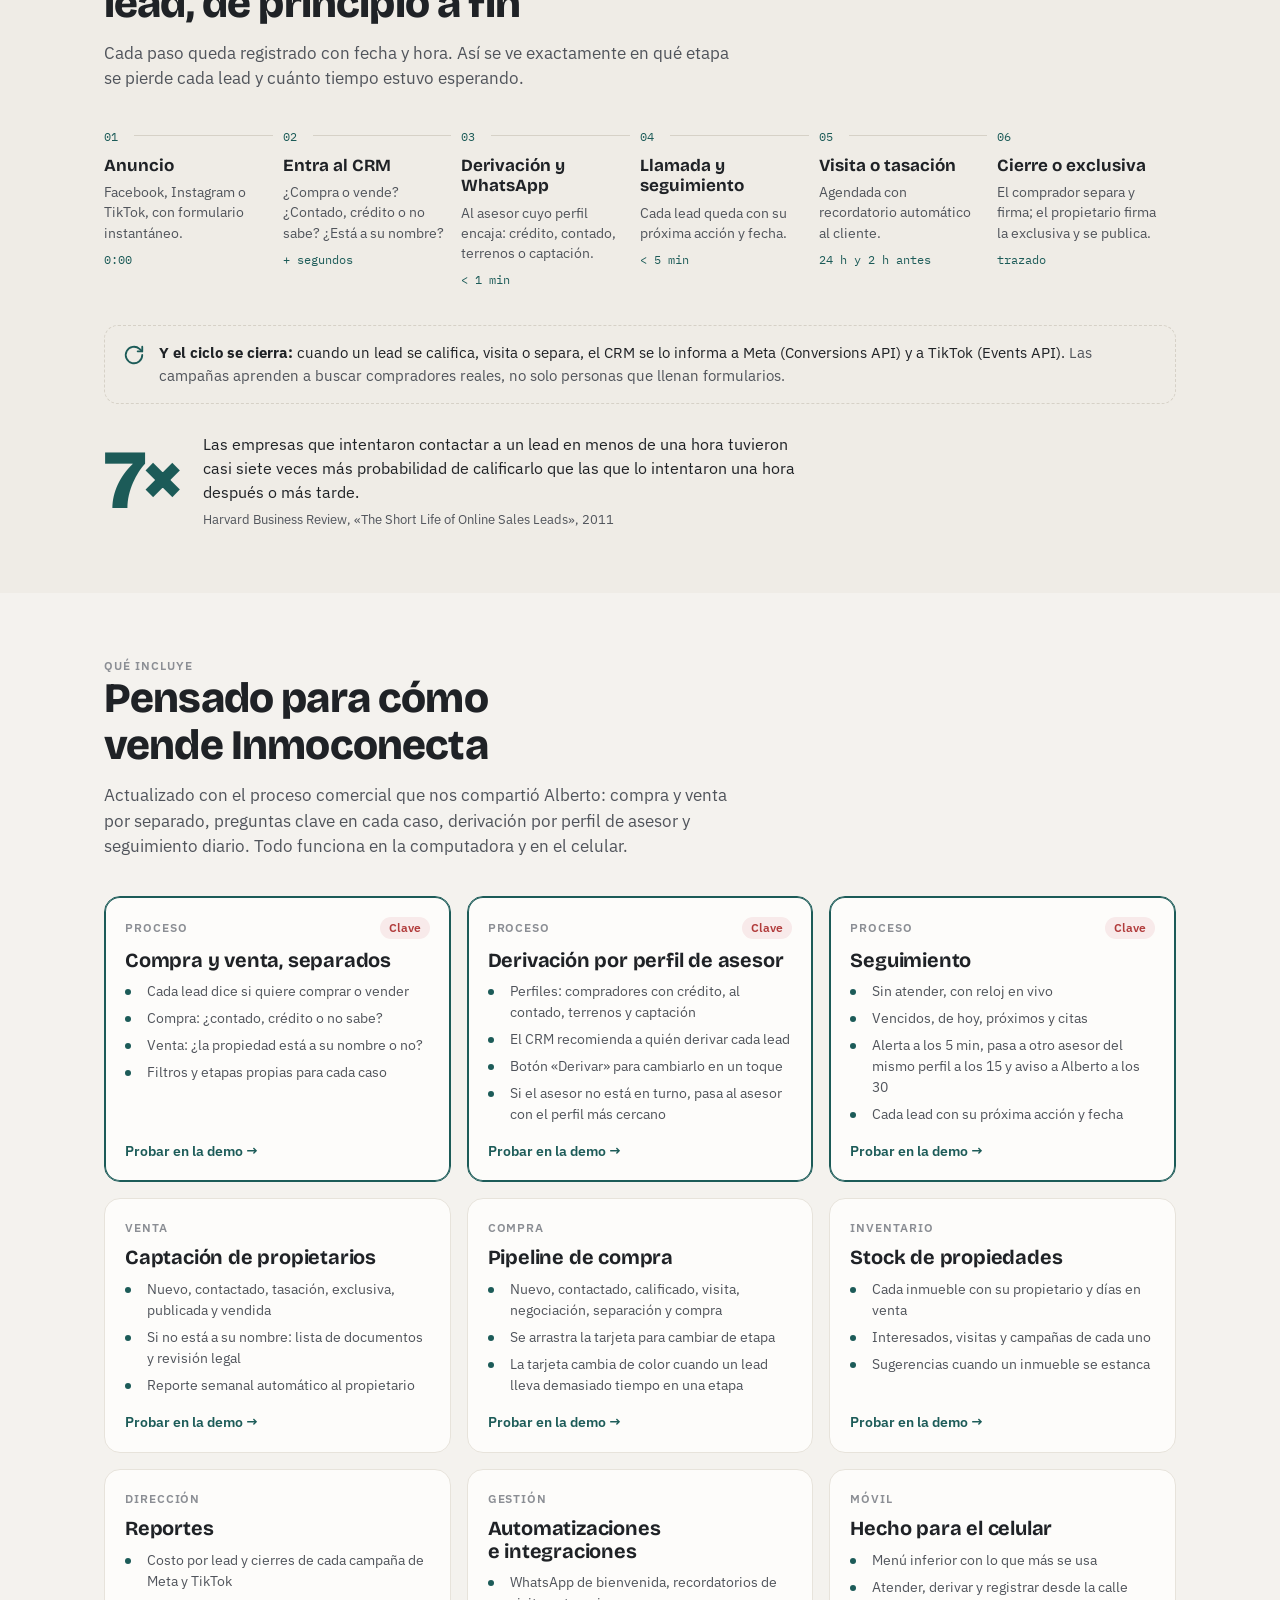
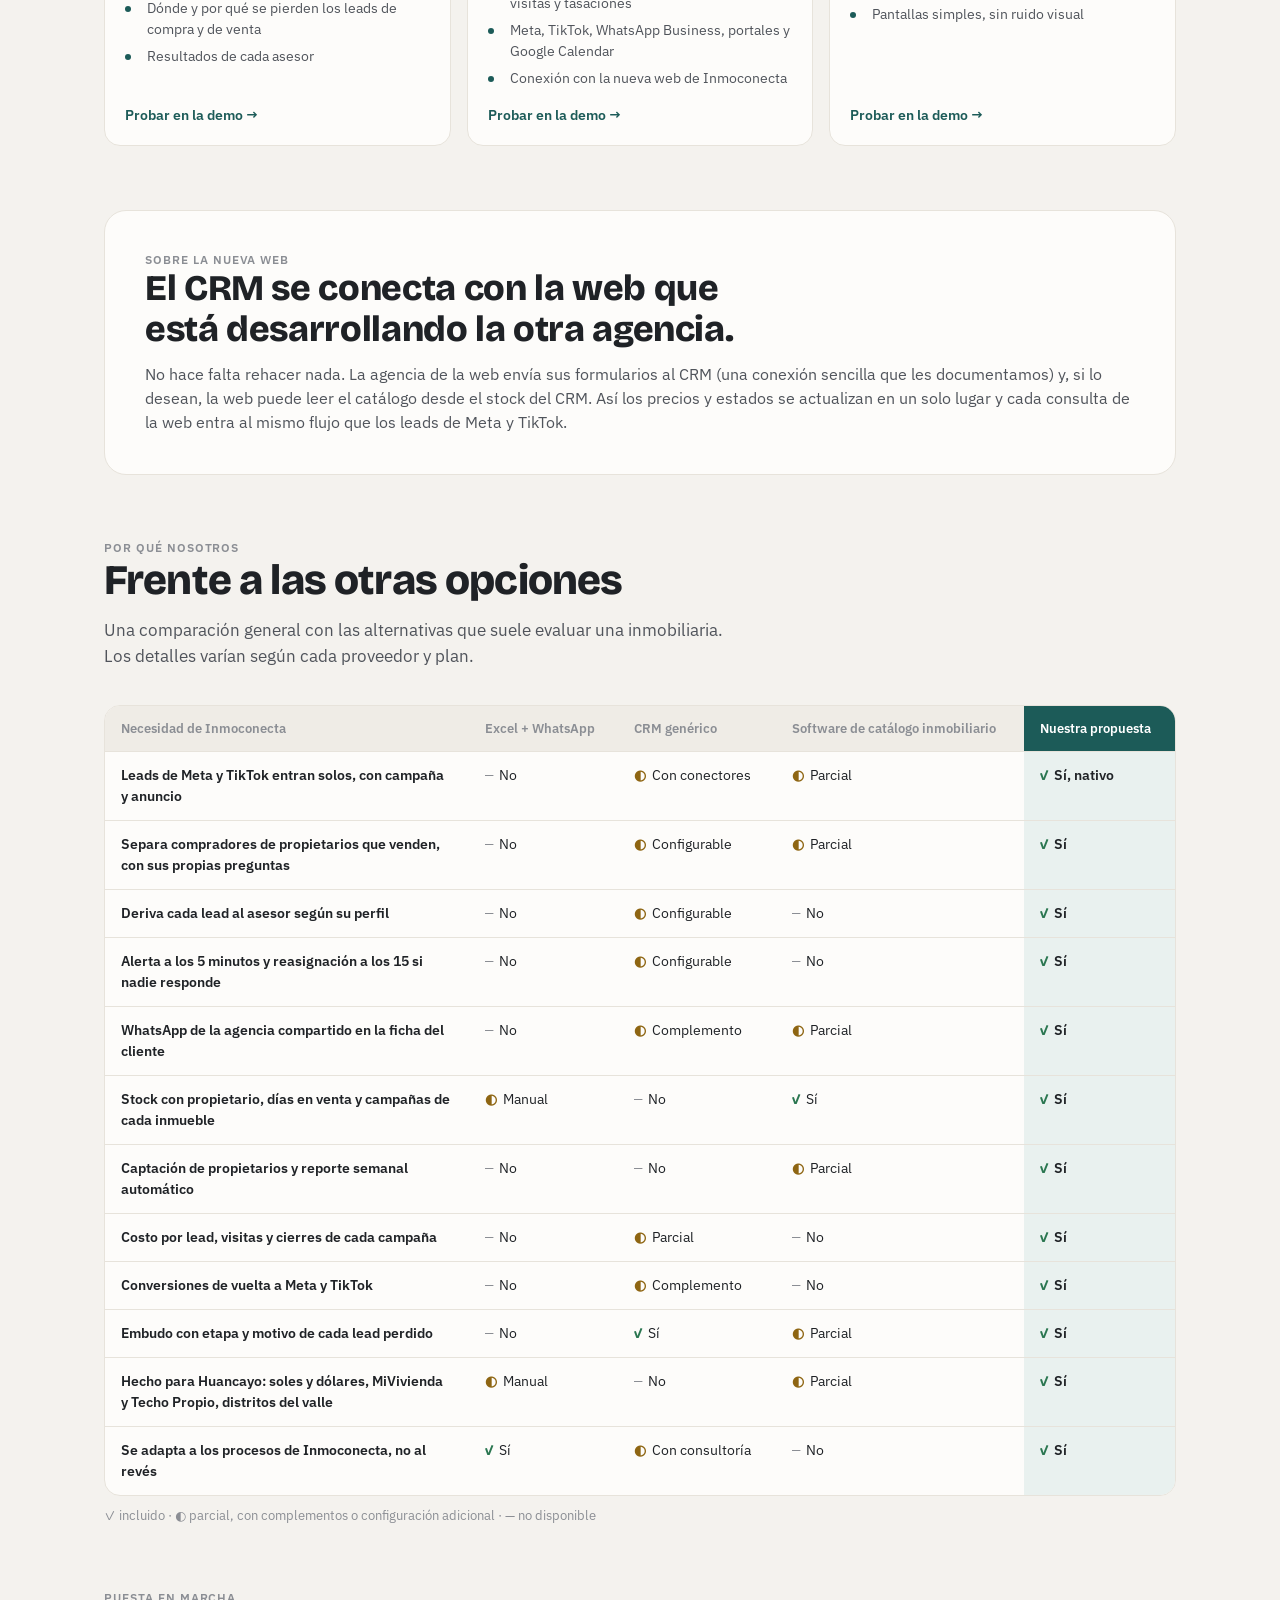
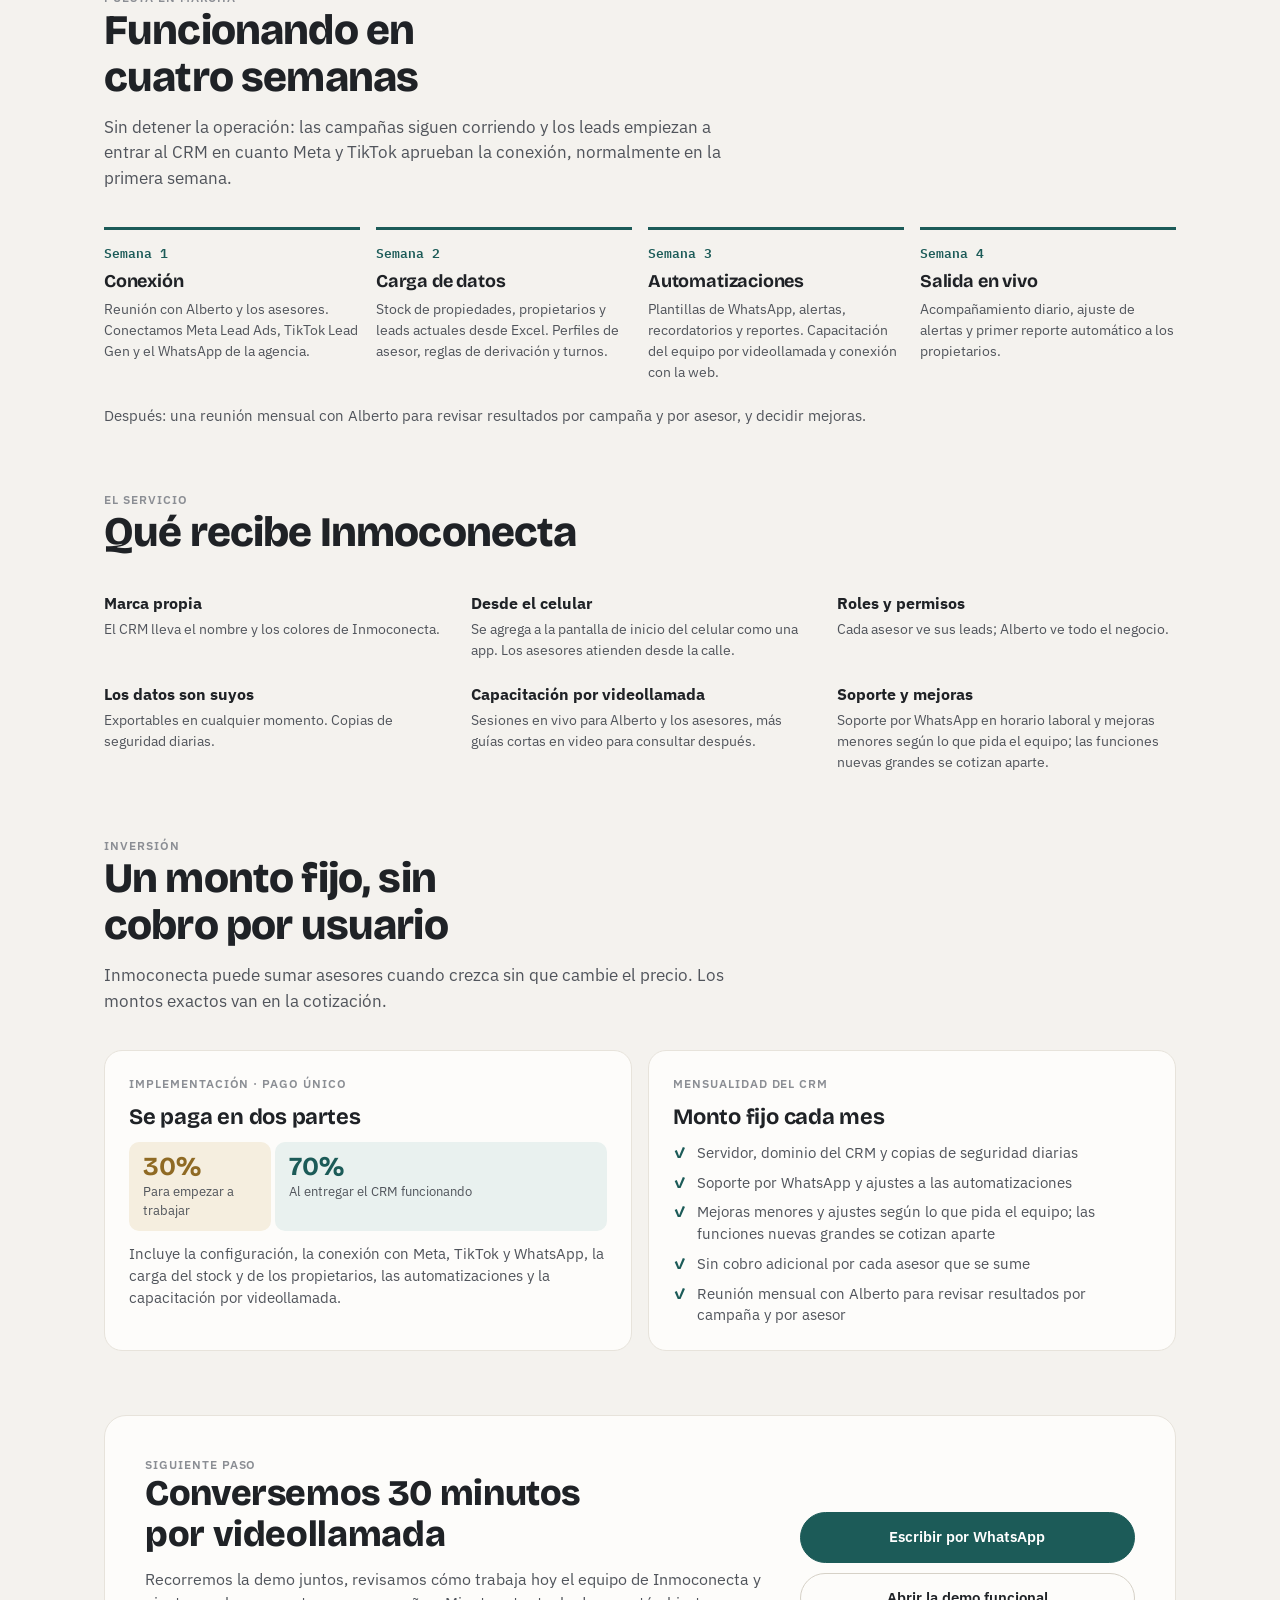
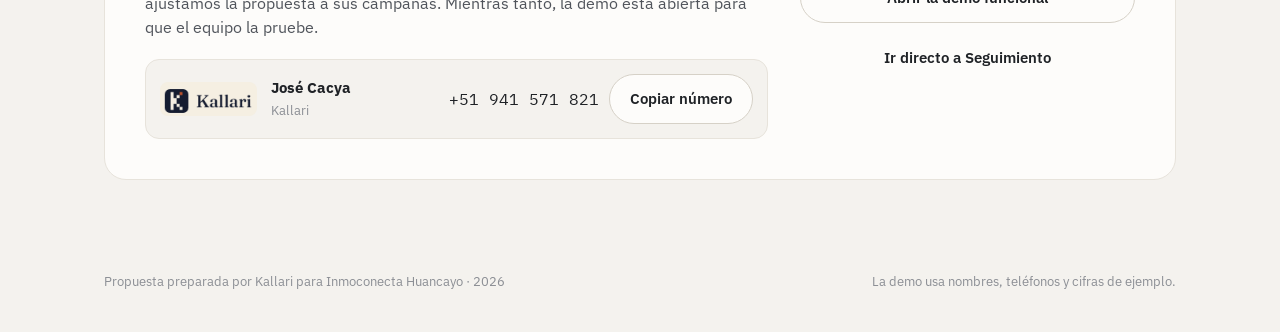
==== commit e2d54714: "Propuesta: corregir textos, enlaces y accesibilidad según la revisión - Enlace y nombre «Seguimiento" ====
--- a/site/index.html
+++ b/site/index.html
@@ -4,7 +4,8 @@
 <meta charset="utf-8">
 <meta name="viewport" content="width=device-width, initial-scale=1, viewport-fit=cover">
 <title>Propuesta CRM Inmoconecta</title>
-<meta name="description" content="Propuesta de CRM inmobiliario para Inmoconecta Huancayo: leads de Meta y TikTok centralizados, urgentes, stock de propiedades, captación y trazabilidad del embudo.">
+<meta name="description" content="Propuesta de CRM inmobiliario para Inmoconecta Huancayo: leads de Meta y TikTok separados en compra y venta, derivación por perfil de asesor, seguimiento diario, captación de propietarios y stock de propiedades.">
+<meta name="theme-color" content="#f4f2ee">
 <link rel="preconnect" href="https://fonts.googleapis.com">
 <link rel="preconnect" href="https://fonts.gstatic.com" crossorigin>
 <link rel="stylesheet" href="https://fonts.googleapis.com/css2?family=Bricolage+Grotesque:opsz,wght@12..96,500;12..96,700;12..96,800&family=IBM+Plex+Mono:wght@400;500;600&family=IBM+Plex+Sans:wght@400;500;600;700&display=swap">
@@ -203,7 +204,7 @@
 <header class="bar">
   <div class="wrap">
     <div class="logo"><span class="kallari"><img src="assets/kallari-logo.png" width="123" height="43" alt="Kallari"></span><span class="logo-for">Propuesta CRM <small>para Inmoconecta</small></span></div>
-    <div class="bar-actions"><button type="button" class="theme-toggle" data-theme-toggle></button><a class="btn sm" href="demo.html">Abrir la demo</a></div>
+    <div class="bar-actions"><button type="button" class="theme-toggle" data-theme-toggle aria-label="Modo oscuro"></button><a class="btn sm" href="demo.html">Abrir la demo</a></div>
   </div>
 </header>
 
@@ -212,17 +213,17 @@
     <div>
       <span class="for"><span class="pill accent">Propuesta</span>Para Alberto · Inmoconecta Huancayo · por Kallari</span>
       <h1>Que ningún lead de Meta o TikTok <em>se enfríe esperando.</em></h1>
-      <p class="lead">Un CRM hecho para la forma en que vende Inmoconecta. Cada formulario de sus campañas entra solo y queda claro si la persona quiere <b>comprar o vender</b>. Se deriva al asesor cuyo perfil encaja, recibe un WhatsApp en menos de un minuto y queda con su próximo seguimiento hasta la firma. Además, cada propietario sabe cómo va la venta de su inmueble.</p>
+      <p class="lead">Un CRM hecho para la forma en que vende Inmoconecta. Cada formulario de sus campañas entra solo y queda claro si la persona quiere <b>comprar o vender</b>. Se deriva al asesor cuyo perfil encaja, la persona recibe un WhatsApp de bienvenida en menos de un minuto y el lead queda con su próximo seguimiento hasta la firma. Además, cada propietario sabe cómo va la venta de su inmueble.</p>
       <div class="ctas">
         <a class="btn primary" href="demo.html">Abrir la demo funcional</a>
         <a class="btn" href="#modulos">Ver qué incluye</a>
       </div>
     </div>
 
-    <div class="livecard" aria-label="Ejemplo: así se ve un lead recién llegado">
+    <div class="livecard" role="figure" aria-label="Ejemplo: así se ve un lead recién llegado">
       <div class="lc-top">
         <span class="lc-src"><i></i>TikTok Lead Gen · hace un momento</span>
-        <span class="pill gold">Nuevo</span>
+        <span class="pill gold">Nuevo · Compra</span>
       </div>
       <div>
         <div class="lc-name">Yesenia T.</div>
@@ -230,8 +231,8 @@
       </div>
       <dl class="lc-answers">
         <div><dt>Presupuesto</dt><dd>US$ 15,000</dd></div>
-        <div><dt>Pago</dt><dd>MiVivienda</dd></div>
-        <div><dt>Compra</dt><dd>1 a 3 meses</dd></div>
+        <div><dt>Pago</dt><dd>Crédito · MiVivienda</dd></div>
+        <div><dt>Plazo</dt><dd>1 a 3 meses</dd></div>
       </dl>
       <ol class="lc-steps">
         <li><span class="st">✓</span><span>Derivado a Diego · perfil Terrenos y lotes</span><span class="t">0:02</span></li>
@@ -248,12 +249,12 @@
   <div class="wrap">
     <div class="sec-head">
       <div class="eyebrow">Lo que resolvemos</div>
-      <h2 class="sec">Donde suele perder dinero una inmobiliaria que invierte en anuncios</h2>
+      <h2 class="sec">Dónde suele perder dinero una inmobiliaria que invierte en anuncios</h2>
       <p class="intro">Estos son los problemas más comunes cuando los leads llegan por Meta y TikTok y se gestionan entre el Administrador de Anuncios, el WhatsApp de cada asesor y un Excel. En la reunión validamos cuáles aplican a Inmoconecta.</p>
     </div>
     <div class="pains">
       <div class="pain"><h3>Leads que esperan horas</h3><p>El formulario llega a Meta o TikTok y alguien lo descarga cuando puede. Para entonces el interesado ya habló con otra inmobiliaria.</p><span class="fix">Entran al CRM en segundos, con alerta a los 5 minutos y reasignación a los 15.</span></div>
-      <div class="pain"><h3>Nadie sabe qué campaña vende</h3><p>Se sabe cuánto costó cada lead, pero no cuántas visitas ni cierres trajo cada anuncio.</p><span class="fix">Costo por visita y por cierre de cada campaña, conectado a la venta real.</span></div>
+      <div class="pain"><h3>Nadie sabe qué campaña vende</h3><p>Se sabe cuánto costó cada lead, pero no cuántas visitas ni cierres trajo cada anuncio.</p><span class="fix">Costo por lead, visitas y cierres de cada campaña, conectado a la venta real.</span></div>
       <div class="pain"><h3>El historial vive en celulares</h3><p>Si un asesor se va o cambia de turno, las conversaciones y los compromisos se van con él.</p><span class="fix">WhatsApp de la agencia compartido: todo queda en la ficha del cliente.</span></div>
       <div class="pain"><h3>Propietarios que llaman a preguntar</h3><p>El dueño no sabe cuántas personas vieron su casa ni por qué no se vende, y empieza a dudar de la exclusiva.</p><span class="fix">Reporte semanal automático con vistas, leads, visitas y ofertas de su inmueble.</span></div>
     </div>
@@ -281,7 +282,7 @@
     </div>
     <div class="quote">
       <div class="big">7×</div>
-      <p>Las empresas que intentaron contactar a un lead en menos de una hora tuvieron casi siete veces más probabilidad de calificarlo que las que esperaron más.<cite>Harvard Business Review, «The Short Life of Online Sales Leads», 2011</cite></p>
+      <p>Las empresas que intentaron contactar a un lead en menos de una hora tuvieron casi siete veces más probabilidad de calificarlo que las que lo intentaron una hora después o más tarde.<cite>Harvard Business Review, «The Short Life of Online Sales Leads», 2011</cite></p>
     </div>
   </div>
 </section>
@@ -295,10 +296,10 @@
     </div>
     <div class="mods">
       <article class="mod key"><div class="top"><span class="grp">Proceso</span><span class="pill crit">Clave</span></div><h3>Compra y venta, separados</h3><ul><li>Cada lead dice si quiere comprar o vender</li><li>Compra: ¿contado, crédito o no sabe?</li><li>Venta: ¿la propiedad está a su nombre o no?</li><li>Filtros y etapas propias para cada caso</li></ul><a class="try" href="demo.html#leads">Probar en la demo →</a></article>
-      <article class="mod key"><div class="top"><span class="grp">Proceso</span><span class="pill crit">Clave</span></div><h3>Derivación por perfil de asesor</h3><ul><li>Perfiles: compradores con crédito, al contado, terrenos y captación</li><li>El CRM recomienda a quién derivar cada lead</li><li>Botón «Derivar» para cambiarlo en un toque</li><li>Si el asesor no está en turno, pasa al más cercano</li></ul><a class="try" href="demo.html#ajustes">Probar en la demo →</a></article>
-      <article class="mod key"><div class="top"><span class="grp">Proceso</span><span class="pill crit">Clave</span></div><h3>Seguimiento</h3><ul><li>Sin atender, con reloj en vivo</li><li>Vencidos, de hoy, próximos y citas</li><li>Alerta a los 5 min, derivación a los 15, aviso a Alberto a los 30</li><li>Cada lead con su próxima acción y fecha</li></ul><a class="try" href="demo.html#seguimiento">Probar en la demo →</a></article>
+      <article class="mod key"><div class="top"><span class="grp">Proceso</span><span class="pill crit">Clave</span></div><h3>Derivación por perfil de asesor</h3><ul><li>Perfiles: compradores con crédito, al contado, terrenos y captación</li><li>El CRM recomienda a quién derivar cada lead</li><li>Botón «Derivar» para cambiarlo en un toque</li><li>Si el asesor no está en turno, pasa al asesor con el perfil más cercano</li></ul><a class="try" href="demo.html#ajustes">Probar en la demo →</a></article>
+      <article class="mod key"><div class="top"><span class="grp">Proceso</span><span class="pill crit">Clave</span></div><h3>Seguimiento</h3><ul><li>Sin atender, con reloj en vivo</li><li>Vencidos, de hoy, próximos y citas</li><li>Alerta a los 5 min, pasa a otro asesor del mismo perfil a los 15 y aviso a Alberto a los 30</li><li>Cada lead con su próxima acción y fecha</li></ul><a class="try" href="demo.html#seguimiento">Probar en la demo →</a></article>
       <article class="mod"><div class="top"><span class="grp">Venta</span></div><h3>Captación de propietarios</h3><ul><li>Nuevo, contactado, tasación, exclusiva, publicada y vendida</li><li>Si no está a su nombre: lista de documentos y revisión legal</li><li>Reporte semanal automático al propietario</li></ul><a class="try" href="demo.html#captacion">Probar en la demo →</a></article>
-      <article class="mod"><div class="top"><span class="grp">Compra</span></div><h3>Pipeline de compra</h3><ul><li>Nuevo, contactado, calificado, visita, negociación, separación y compra</li><li>Se arrastra la tarjeta para cambiar de etapa</li><li>Aviso cuando un lead se enfría</li></ul><a class="try" href="demo.html#pipeline">Probar en la demo →</a></article>
+      <article class="mod"><div class="top"><span class="grp">Compra</span></div><h3>Pipeline de compra</h3><ul><li>Nuevo, contactado, calificado, visita, negociación, separación y compra</li><li>Se arrastra la tarjeta para cambiar de etapa</li><li>La tarjeta cambia de color cuando un lead lleva demasiado tiempo en una etapa</li></ul><a class="try" href="demo.html#pipeline">Probar en la demo →</a></article>
       <article class="mod"><div class="top"><span class="grp">Inventario</span></div><h3>Stock de propiedades</h3><ul><li>Cada inmueble con su propietario y días en venta</li><li>Interesados, visitas y campañas de cada uno</li><li>Sugerencias cuando un inmueble se estanca</li></ul><a class="try" href="demo.html#propiedades">Probar en la demo →</a></article>
       <article class="mod"><div class="top"><span class="grp">Dirección</span></div><h3>Reportes</h3><ul><li>Costo por lead y cierres de cada campaña de Meta y TikTok</li><li>Dónde y por qué se pierden los leads de compra y de venta</li><li>Resultados de cada asesor</li></ul><a class="try" href="demo.html#reportes">Probar en la demo →</a></article>
       <article class="mod"><div class="top"><span class="grp">Gestión</span></div><h3>Automatizaciones e integraciones</h3><ul><li>WhatsApp de bienvenida, recordatorios de visitas y tasaciones</li><li>Meta, TikTok, WhatsApp Business, portales y Google Calendar</li><li>Conexión con la nueva web de Inmoconecta</li></ul><a class="try" href="demo.html#automatizaciones">Probar en la demo →</a></article>
@@ -313,7 +314,7 @@
       <div>
         <div class="eyebrow">Sobre la nueva web</div>
         <h2>El CRM se conecta con la web que está desarrollando la otra agencia.</h2>
-        <p>No hace falta rehacer nada. La agencia de la web envía sus formularios al CRM (una conexión de pocas horas) y, si lo desean, la web puede leer el catálogo desde el stock del CRM. Así los precios y estados se actualizan en un solo lugar y cada consulta de la web entra al mismo flujo que los leads de Meta y TikTok.</p>
+        <p>No hace falta rehacer nada. La agencia de la web envía sus formularios al CRM (una conexión sencilla que les documentamos) y, si lo desean, la web puede leer el catálogo desde el stock del CRM. Así los precios y estados se actualizan en un solo lugar y cada consulta de la web entra al mismo flujo que los leads de Meta y TikTok.</p>
       </div>
     </div>
   </div>
@@ -333,11 +334,11 @@
           <tr><td>Leads de Meta y TikTok entran solos, con campaña y anuncio</td><td><span class="mk n">No</span></td><td><span class="mk p">Con conectores</span></td><td><span class="mk p">Parcial</span></td><td class="us"><span class="mk y">Sí, nativo</span></td></tr>
           <tr><td>Separa compradores de propietarios que venden, con sus propias preguntas</td><td><span class="mk n">No</span></td><td><span class="mk p">Configurable</span></td><td><span class="mk p">Parcial</span></td><td class="us"><span class="mk y">Sí</span></td></tr>
           <tr><td>Deriva cada lead al asesor según su perfil</td><td><span class="mk n">No</span></td><td><span class="mk p">Configurable</span></td><td><span class="mk n">No</span></td><td class="us"><span class="mk y">Sí</span></td></tr>
-          <tr><td>Alerta y reasignación si nadie responde en 5 minutos</td><td><span class="mk n">No</span></td><td><span class="mk p">Configurable</span></td><td><span class="mk n">No</span></td><td class="us"><span class="mk y">Sí</span></td></tr>
+          <tr><td>Alerta a los 5 minutos y reasignación a los 15 si nadie responde</td><td><span class="mk n">No</span></td><td><span class="mk p">Configurable</span></td><td><span class="mk n">No</span></td><td class="us"><span class="mk y">Sí</span></td></tr>
           <tr><td>WhatsApp de la agencia compartido en la ficha del cliente</td><td><span class="mk n">No</span></td><td><span class="mk p">Complemento</span></td><td><span class="mk p">Parcial</span></td><td class="us"><span class="mk y">Sí</span></td></tr>
           <tr><td>Stock con propietario, días en venta y campañas de cada inmueble</td><td><span class="mk p">Manual</span></td><td><span class="mk n">No</span></td><td><span class="mk y">Sí</span></td><td class="us"><span class="mk y">Sí</span></td></tr>
           <tr><td>Captación de propietarios y reporte semanal automático</td><td><span class="mk n">No</span></td><td><span class="mk n">No</span></td><td><span class="mk p">Parcial</span></td><td class="us"><span class="mk y">Sí</span></td></tr>
-          <tr><td>Costo por visita y por cierre de cada campaña</td><td><span class="mk n">No</span></td><td><span class="mk p">Parcial</span></td><td><span class="mk n">No</span></td><td class="us"><span class="mk y">Sí</span></td></tr>
+          <tr><td>Costo por lead, visitas y cierres de cada campaña</td><td><span class="mk n">No</span></td><td><span class="mk p">Parcial</span></td><td><span class="mk n">No</span></td><td class="us"><span class="mk y">Sí</span></td></tr>
           <tr><td>Conversiones de vuelta a Meta y TikTok</td><td><span class="mk n">No</span></td><td><span class="mk p">Complemento</span></td><td><span class="mk n">No</span></td><td class="us"><span class="mk y">Sí</span></td></tr>
           <tr><td>Embudo con etapa y motivo de cada lead perdido</td><td><span class="mk n">No</span></td><td><span class="mk y">Sí</span></td><td><span class="mk p">Parcial</span></td><td class="us"><span class="mk y">Sí</span></td></tr>
           <tr><td>Hecho para Huancayo: soles y dólares, MiVivienda y Techo Propio, distritos del valle</td><td><span class="mk p">Manual</span></td><td><span class="mk n">No</span></td><td><span class="mk p">Parcial</span></td><td class="us"><span class="mk y">Sí</span></td></tr>
@@ -354,7 +355,7 @@
     <div class="sec-head">
       <div class="eyebrow">Puesta en marcha</div>
       <h2 class="sec">Funcionando en cuatro semanas</h2>
-      <p class="intro">Sin detener la operación: las campañas siguen corriendo y los leads empiezan a entrar al CRM desde la primera semana.</p>
+      <p class="intro">Sin detener la operación: las campañas siguen corriendo y los leads empiezan a entrar al CRM en cuanto Meta y TikTok aprueban la conexión, normalmente en la primera semana.</p>
     </div>
     <div class="plan">
       <div class="wk"><span class="n">Semana 1</span><h3>Conexión</h3><p>Reunión con Alberto y los asesores. Conectamos Meta Lead Ads, TikTok Lead Gen y el WhatsApp de la agencia.</p></div>
@@ -374,11 +375,11 @@
     </div>
     <div class="incl">
       <div><b>Marca propia</b><span>El CRM lleva el nombre y los colores de Inmoconecta.</span></div>
-      <div><b>Desde el celular</b><span>Se instala como app en Android y iPhone. Los asesores atienden desde la calle.</span></div>
+      <div><b>Desde el celular</b><span>Se agrega a la pantalla de inicio del celular como una app. Los asesores atienden desde la calle.</span></div>
       <div><b>Roles y permisos</b><span>Cada asesor ve sus leads; Alberto ve todo el negocio.</span></div>
       <div><b>Los datos son suyos</b><span>Exportables en cualquier momento. Copias de seguridad diarias.</span></div>
       <div><b>Capacitación por videollamada</b><span>Sesiones en vivo para Alberto y los asesores, más guías cortas en video para consultar después.</span></div>
-      <div><b>Soporte y mejoras</b><span>Soporte por WhatsApp en horario laboral y nuevas funciones según lo que pida el equipo.</span></div>
+      <div><b>Soporte y mejoras</b><span>Soporte por WhatsApp en horario laboral y mejoras menores según lo que pida el equipo; las funciones nuevas grandes se cotizan aparte.</span></div>
     </div>
   </div>
 </section>
@@ -406,8 +407,9 @@
         <ul>
           <li>Servidor, dominio del CRM y copias de seguridad diarias</li>
           <li>Soporte por WhatsApp y ajustes a las automatizaciones</li>
-          <li>Mejoras y nuevas funciones según lo que pida el equipo</li>
+          <li>Mejoras menores y ajustes según lo que pida el equipo; las funciones nuevas grandes se cotizan aparte</li>
           <li>Sin cobro adicional por cada asesor que se sume</li>
+          <li>Reunión mensual con Alberto para revisar resultados por campaña y por asesor</li>
         </ul>
       </div>
     </div>
@@ -424,13 +426,13 @@
         <div class="contact">
           <img src="assets/kallari-logo.png" width="123" height="43" alt="Kallari">
           <div><b>José Cacya</b><span>Kallari</span></div>
-          <div class="phone"><span id="phone">+51 941 571 821</span><button type="button" class="btn sm" id="copy-phone">Copiar número</button></div>
+          <div class="phone"><span id="phone">+51 941 571 821</span><button type="button" class="btn sm" id="copy-phone" aria-live="polite">Copiar número</button></div>
         </div>
       </div>
       <div class="ctas">
         <a class="btn primary" href="https://wa.me/51941571821?text=Hola%20Jos%C3%A9%2C%20vi%20la%20propuesta%20del%20CRM%20para%20Inmoconecta%20y%20quiero%20agendar%20una%20reuni%C3%B3n." target="_blank" rel="noopener">Escribir por WhatsApp</a>
         <a class="btn" href="demo.html">Abrir la demo funcional</a>
-        <a class="btn ghost" href="demo.html#urgentes">Ir directo a Urgentes</a>
+        <a class="btn ghost" href="demo.html#seguimiento">Ir directo a Seguimiento</a>
       </div>
     </div>
   </div>
@@ -439,7 +441,7 @@
 <footer>
   <div class="wrap">
     <span>Propuesta preparada por Kallari para Inmoconecta Huancayo · 2026</span>
-    <span>La demo usa nombres, teléfonos y cifras ficticias.</span>
+    <span>La demo usa nombres, teléfonos y cifras de ejemplo.</span>
   </div>
 </footer>
 
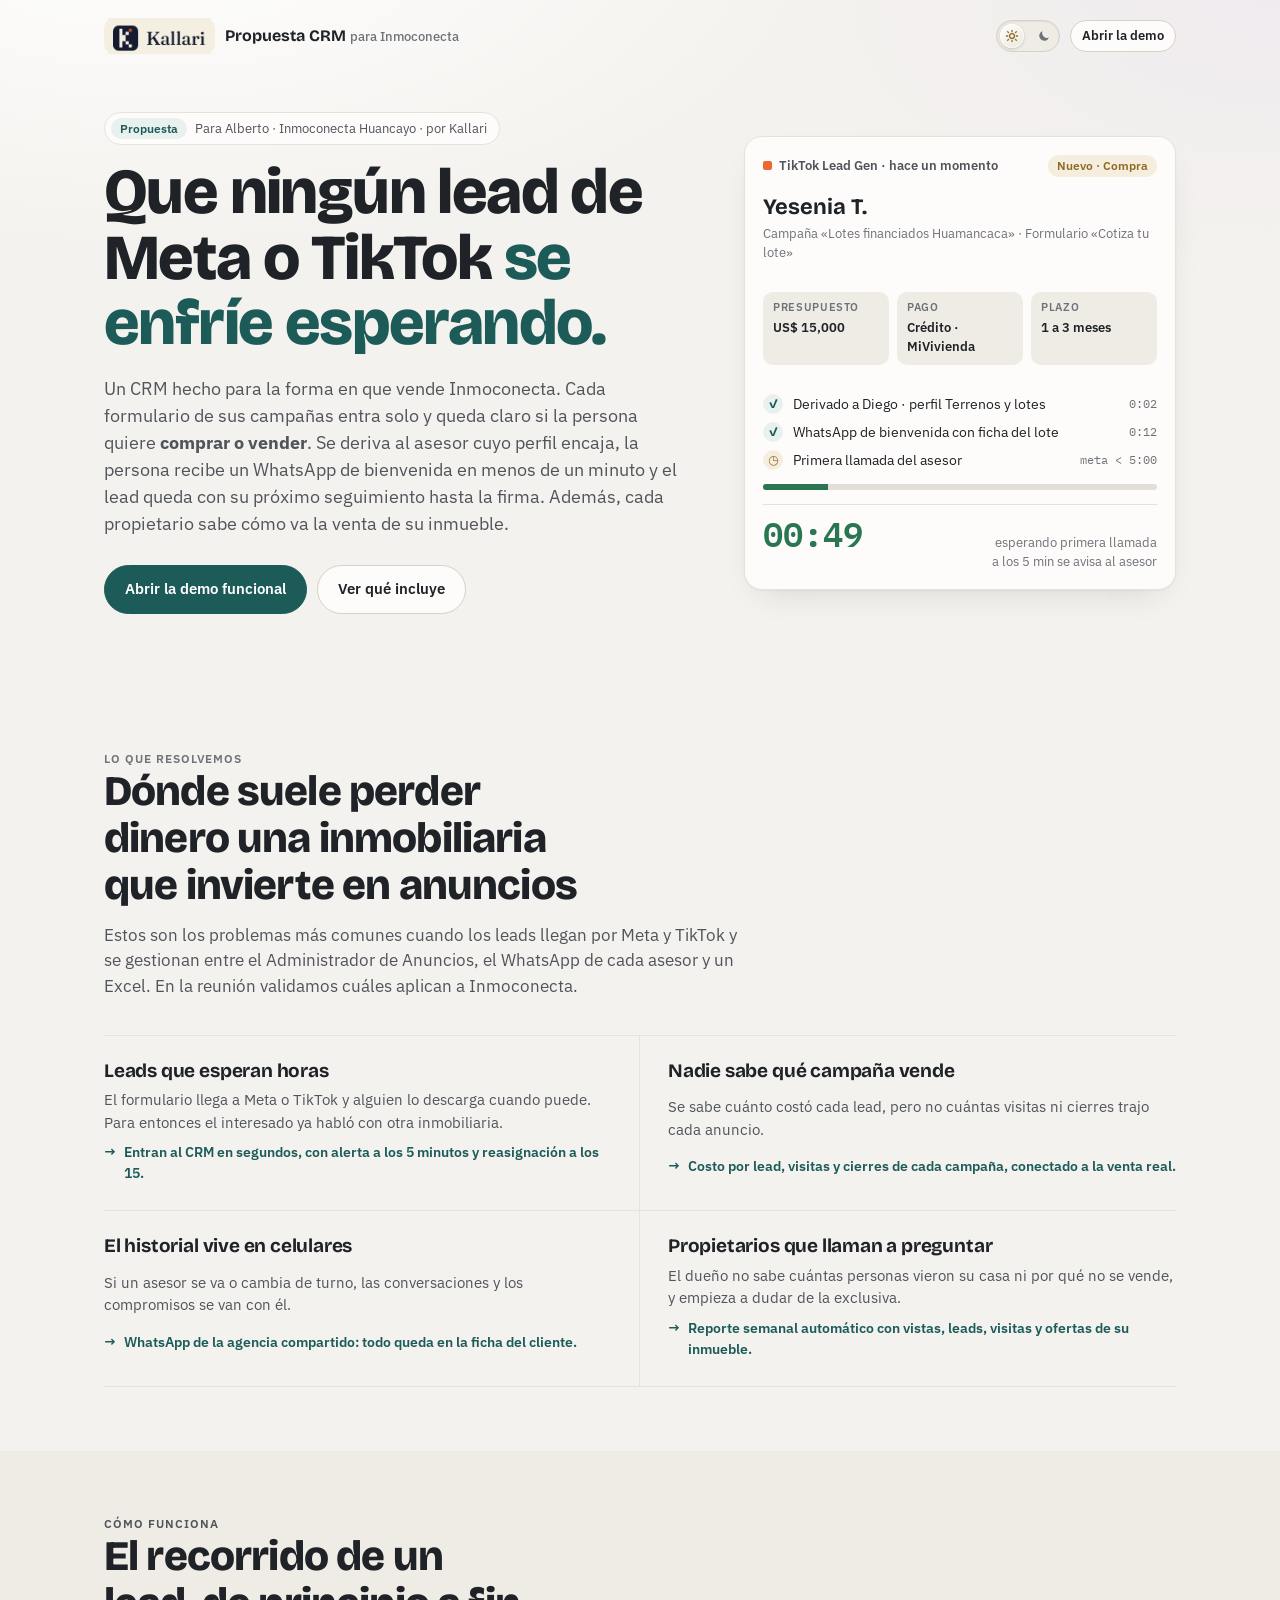
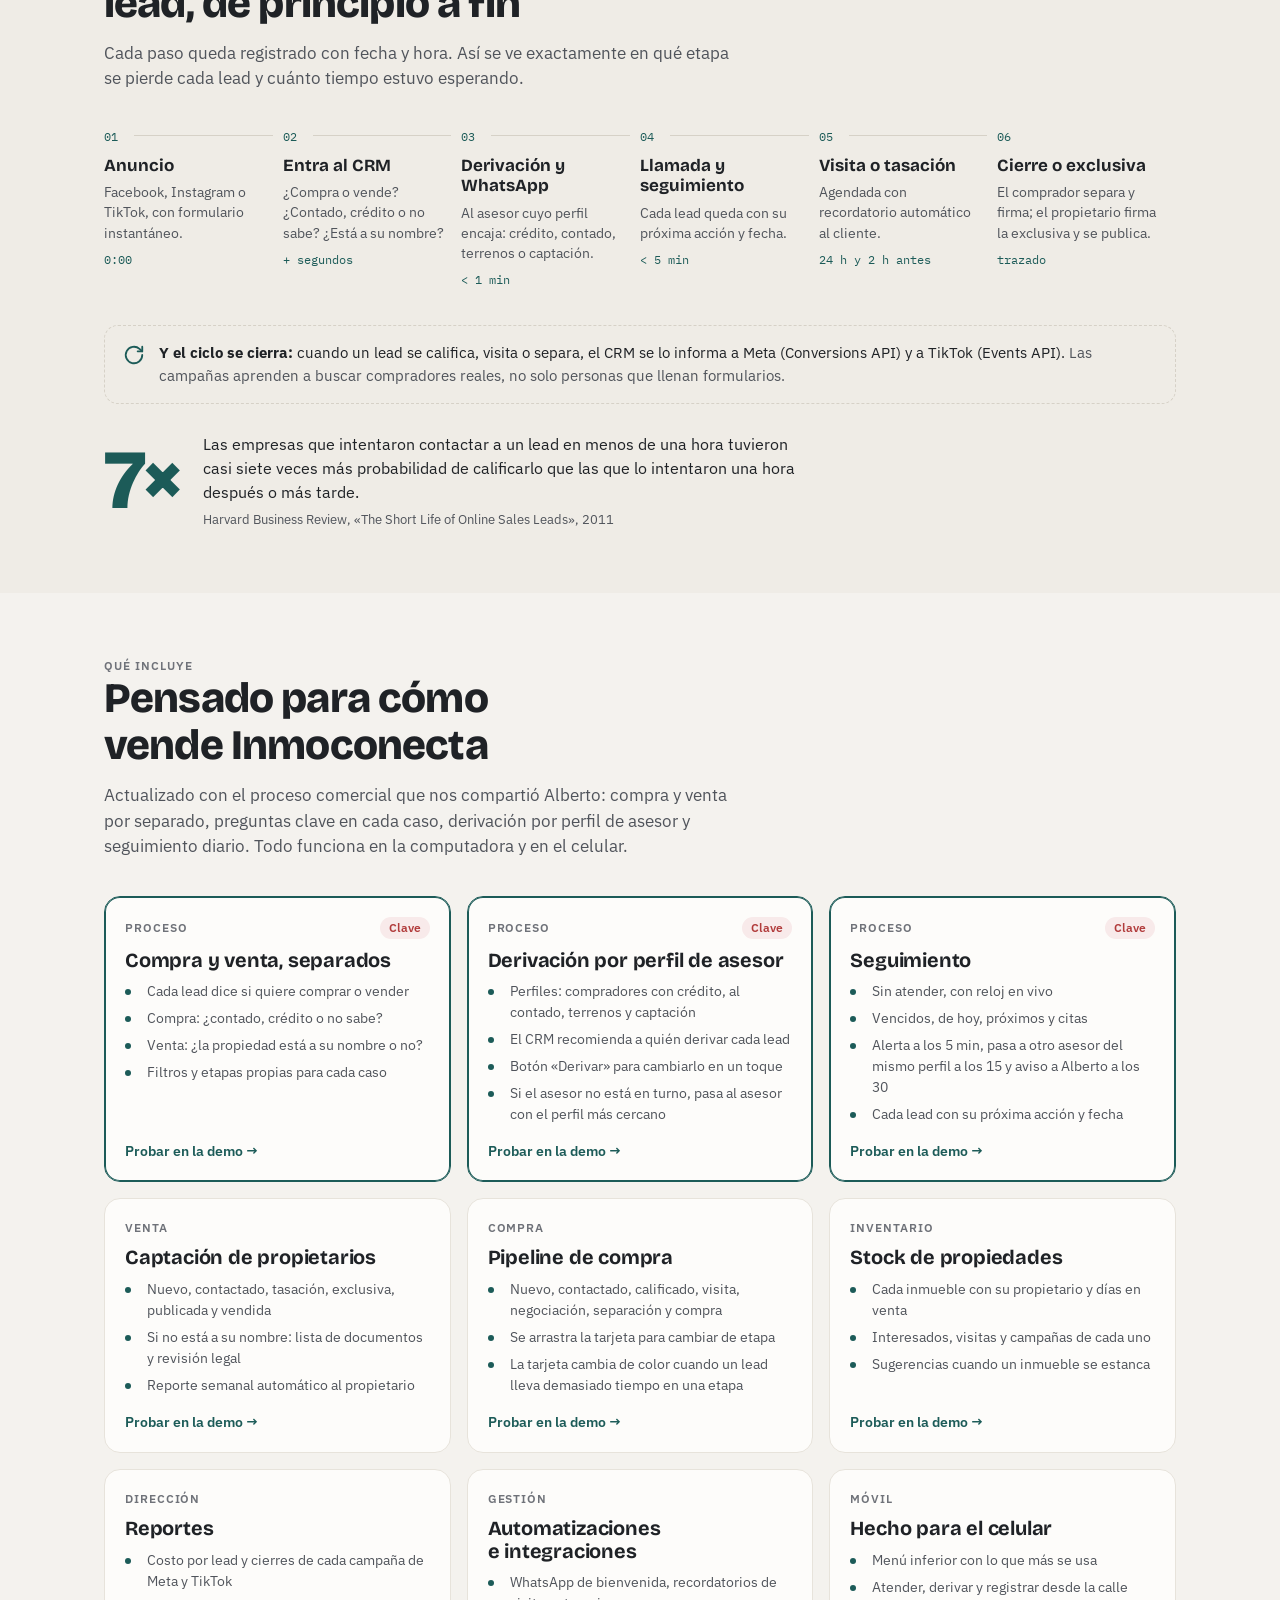
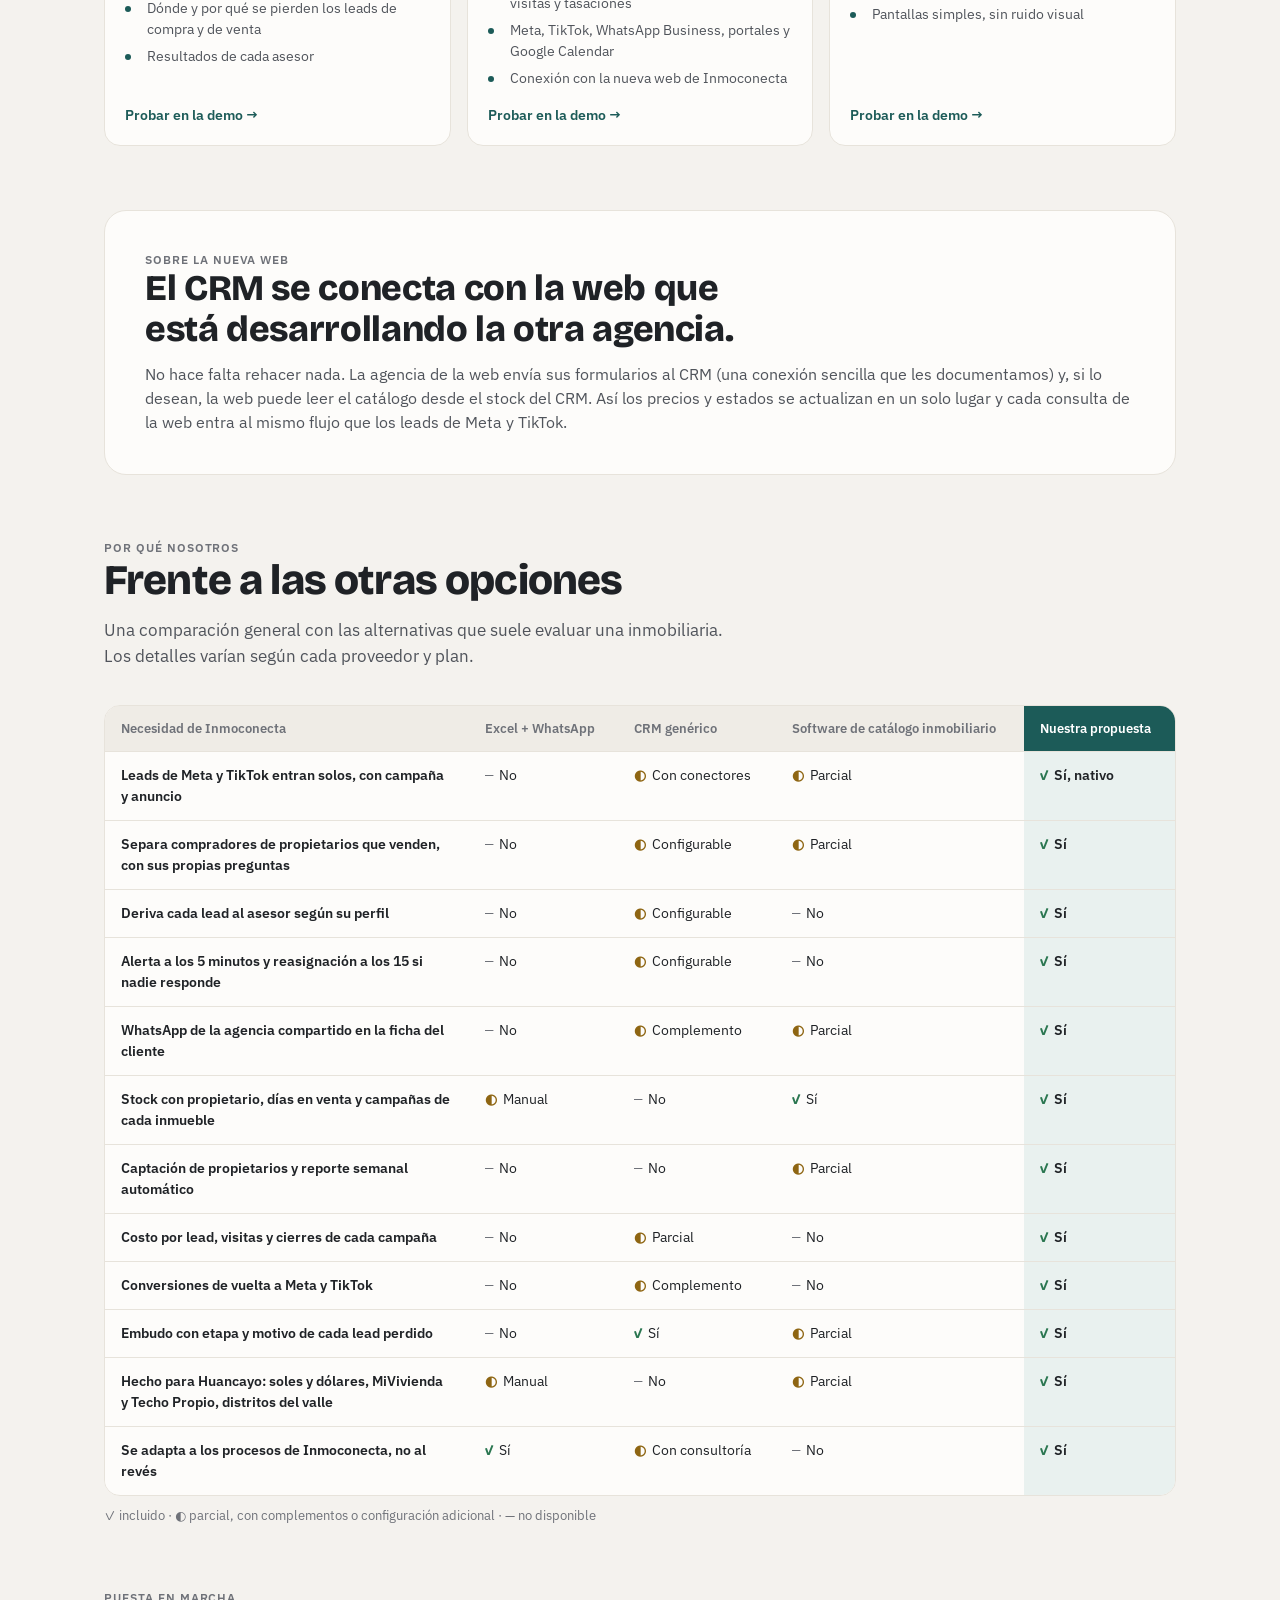
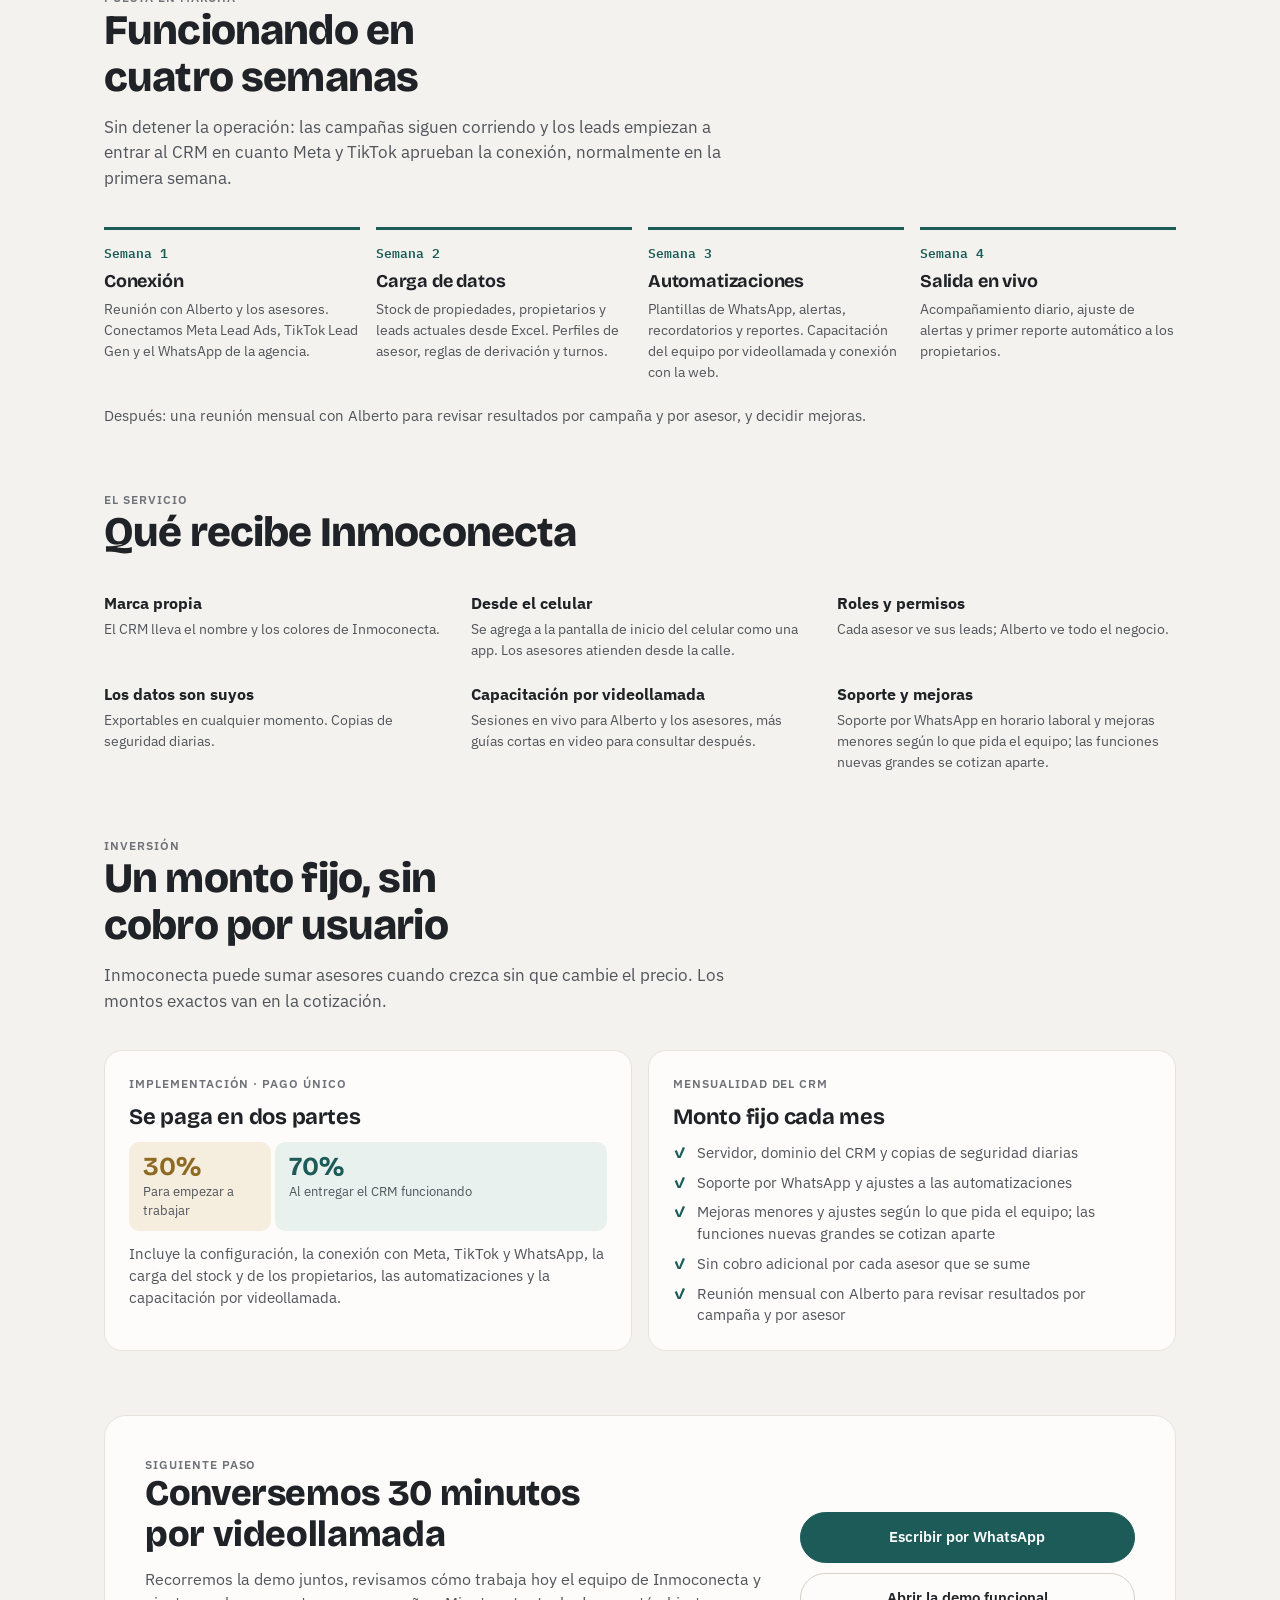
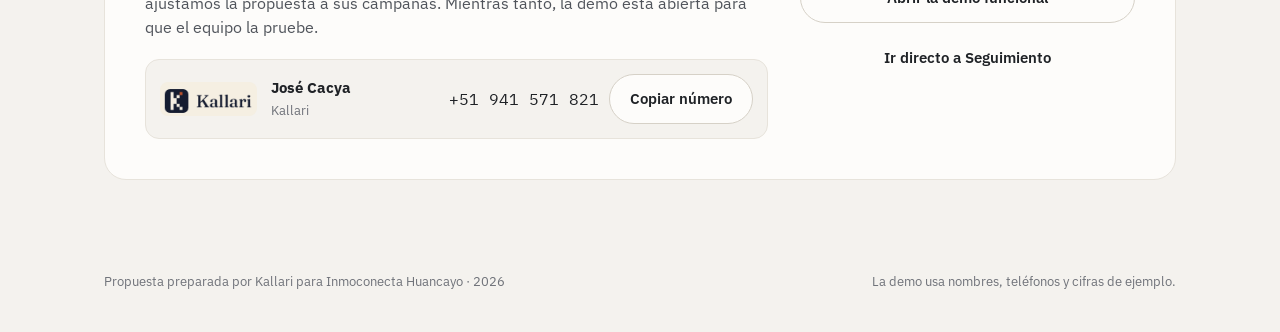
==== commit 94309ee5: "Corrige errores de lógica, datos y diseño encontrados en la revisión Lógica: - Agendar visita o tasa" ====
--- a/site/index.html
+++ b/site/index.html
@@ -114,6 +114,14 @@
   .cmp td.us { background: var(--accent-soft); font-weight: 600; }
   .cmp tbody tr:last-child td { border-bottom: 0; }
   .cmp td:first-child { font-weight: 600; width: 34%; }
+  .cmp th:first-child, .cmp td:first-child { position: sticky; left: 0; z-index: 1; background: var(--surface); box-shadow: 1px 0 0 var(--line); }
+  .cmp thead th:first-child { background: var(--surface-2); }
+  .cmp-hint { display: none; font-size: 12.5px; color: var(--muted); margin-bottom: 8px; }
+  @media (max-width: 800px) {
+    .cmp-hint { display: block; }
+    .cmp th:first-child, .cmp td:first-child { width: 44%; min-width: 160px; }
+    table.cmp { min-width: 680px; }
+  }
   .mk { display: inline-flex; align-items: center; gap: 6px; white-space: nowrap; }
   .mk::before { font-family: var(--font-mono); font-weight: 700; }
   .mk.y::before { content: "✓"; color: var(--ok); }
@@ -327,6 +335,7 @@
       <h2 class="sec">Frente a las otras opciones</h2>
       <p class="intro">Una comparación general con las alternativas que suele evaluar una inmobiliaria. Los detalles varían según cada proveedor y plan.</p>
     </div>
+    <p class="cmp-hint">Desliza la tabla hacia la derecha para ver todas las columnas →</p>
     <div class="cmp-wrap">
       <table class="cmp">
         <thead><tr><th>Necesidad de Inmoconecta</th><th>Excel + WhatsApp</th><th>CRM genérico</th><th>Software de catálogo inmobiliario</th><th class="us">Nuestra propuesta</th></tr></thead>
--- a/site/assets/base.css
+++ b/site/assets/base.css
@@ -11,7 +11,7 @@
   --surface-3: #e3dfd7;
   --ink: #1f2226;
   --ink-2: #50545b;
-  --muted: #8b8e94;
+  --muted: #6f7279;
   --line: #e7e3db;
   --line-strong: #d6d1c7;
   --accent: #1c5b58;
@@ -27,6 +27,7 @@
   --crit: #b13b3b;
   --crit-soft: #f8eaea;
   --crit-line: #ecd0d0;
+  --crit-ink: #ffffff;
   --crit-deep: #7d1515;
   --series-1: #2a78d6;
   --series-2: #eb6834;
@@ -64,6 +65,7 @@
   --crit: #ee8282;
   --crit-soft: #321e1f;
   --crit-line: #4a2a2b;
+  --crit-ink: #2a0d0d;
   --crit-deep: #ffb0b0;
   --series-1: #3987e5;
   --series-2: #d95926;
@@ -72,6 +74,7 @@
 }
 
 *, *::before, *::after { box-sizing: border-box; }
+[hidden] { display: none !important; }
 html { -webkit-text-size-adjust: 100%; }
 body {
   margin: 0;
